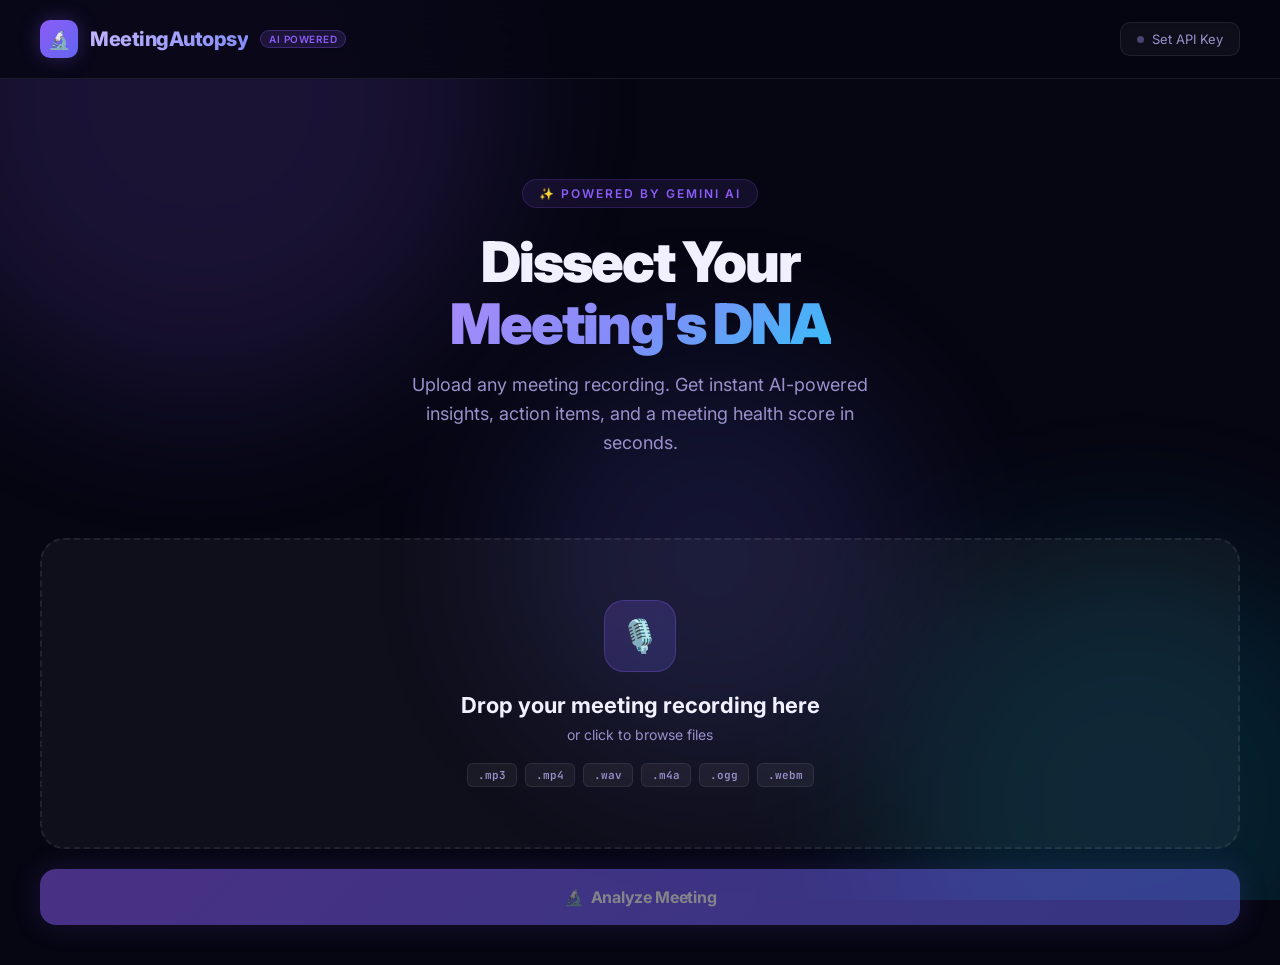
==== am.html @ 0ea45174 "This is my new project for online meetings" ====
<!DOCTYPE html>
<html lang="en">
<head>
  <meta charset="UTF-8" />
  <meta name="viewport" content="width=device-width, initial-scale=1.0" />
  <title>MeetingAutopsy — AI Meeting Intelligence</title>
  <meta name="description" content="AI-powered meeting analysis tool. Upload your meeting recording and get instant insights, action items, and meeting score." />
  <link rel="preconnect" href="https://fonts.googleapis.com" />
  <link href="https://fonts.googleapis.com/css2?family=Inter:wght@300;400;500;600;700;800;900&family=JetBrains+Mono:wght@400;500&display=swap" rel="stylesheet" />
  <style>
    :root {
      --bg-primary: #060612;
      --bg-secondary: #0d0d1f;
      --bg-card: rgba(255, 255, 255, 0.04);
      --bg-card-hover: rgba(255, 255, 255, 0.07);
      --border: rgba(255, 255, 255, 0.08);
      --border-active: rgba(139, 92, 246, 0.5);
      --text-primary: #f1f0ff;
      --text-secondary: #9991cc;
      --text-muted: #4a4472;
      --accent: #8b5cf6;
      --accent-glow: rgba(139, 92, 246, 0.3);
      --accent2: #06b6d4;
      --accent3: #10b981;
      --accent4: #f59e0b;
      --danger: #ef4444;
      --gradient-1: linear-gradient(135deg, #8b5cf6, #6366f1);
      --gradient-2: linear-gradient(135deg, #06b6d4, #0ea5e9);
      --gradient-3: linear-gradient(135deg, #10b981, #059669);
      --shadow-glow: 0 0 40px rgba(139, 92, 246, 0.15);
    }

    * { margin: 0; padding: 0; box-sizing: border-box; }

    body {
      font-family: 'Inter', sans-serif;
      background: var(--bg-primary);
      color: var(--text-primary);
      min-height: 100vh;
      overflow-x: hidden;
    }

    .bg-orbs { position: fixed; inset: 0; pointer-events: none; z-index: 0; overflow: hidden; }
    .orb { position: absolute; border-radius: 50%; filter: blur(80px); opacity: 0.15; animation: floatOrb 20s infinite ease-in-out; }
    .orb-1 { width: 600px; height: 600px; background: #8b5cf6; top: -200px; left: -100px; animation-delay: 0s; }
    .orb-2 { width: 500px; height: 500px; background: #06b6d4; bottom: -150px; right: -100px; animation-delay: -7s; }
    .orb-3 { width: 400px; height: 400px; background: #6366f1; top: 40%; left: 40%; animation-delay: -14s; }

    @keyframes floatOrb {
      0%, 100% { transform: translate(0, 0) scale(1); }
      33% { transform: translate(30px, -30px) scale(1.05); }
      66% { transform: translate(-20px, 20px) scale(0.95); }
    }

    .app { position: relative; z-index: 1; }

    header {
      display: flex; align-items: center; justify-content: space-between;
      padding: 20px 40px; border-bottom: 1px solid var(--border);
      backdrop-filter: blur(20px); background: rgba(6, 6, 18, 0.8);
      position: sticky; top: 0; z-index: 100;
    }

    .logo { display: flex; align-items: center; gap: 12px; }
    .logo-icon {
      width: 38px; height: 38px; background: var(--gradient-1); border-radius: 10px;
      display: flex; align-items: center; justify-content: center; font-size: 18px;
      box-shadow: 0 0 20px var(--accent-glow);
    }
    .logo-text {
      font-size: 20px; font-weight: 800; letter-spacing: -0.5px;
      background: linear-gradient(135deg, #c4b5fd, #818cf8);
      -webkit-background-clip: text; -webkit-text-fill-color: transparent; background-clip: text;
    }
    .logo-badge {
      font-size: 10px; font-weight: 600; color: var(--accent);
      background: rgba(139, 92, 246, 0.15); border: 1px solid rgba(139, 92, 246, 0.3);
      padding: 2px 8px; border-radius: 20px; letter-spacing: 0.5px;
    }

    .api-key-btn {
      display: flex; align-items: center; gap: 8px; padding: 8px 16px;
      background: var(--bg-card); border: 1px solid var(--border); border-radius: 10px;
      color: var(--text-secondary); font-size: 13px; font-family: 'Inter', sans-serif;
      cursor: pointer; transition: all 0.2s;
    }
    .api-key-btn:hover { background: var(--bg-card-hover); border-color: var(--accent); color: var(--text-primary); }
    .api-key-btn.connected { color: var(--accent3); border-color: rgba(16, 185, 129, 0.3); }
    .api-key-dot { width: 7px; height: 7px; border-radius: 50%; background: var(--text-muted); transition: background 0.3s; }
    .api-key-btn.connected .api-key-dot { background: var(--accent3); box-shadow: 0 0 8px var(--accent3); }

    main { padding: 40px; max-width: 1400px; margin: 0 auto; }

    .hero { text-align: center; padding: 60px 20px 40px; }
    .hero-eyebrow {
      display: inline-flex; align-items: center; gap: 8px; font-size: 12px; font-weight: 600;
      letter-spacing: 2px; text-transform: uppercase; color: var(--accent);
      background: rgba(139, 92, 246, 0.1); border: 1px solid rgba(139, 92, 246, 0.2);
      padding: 6px 16px; border-radius: 20px; margin-bottom: 24px;
    }
    .hero h1 { font-size: 56px; font-weight: 900; line-height: 1.1; letter-spacing: -2px; margin-bottom: 16px; }
    .hero h1 span {
      background: linear-gradient(135deg, #a78bfa, #818cf8, #38bdf8);
      -webkit-background-clip: text; -webkit-text-fill-color: transparent; background-clip: text;
    }
    .hero p { font-size: 18px; color: var(--text-secondary); max-width: 500px; margin: 0 auto 40px; line-height: 1.6; }

    .upload-zone {
      border: 2px dashed var(--border); border-radius: 24px; padding: 60px 40px;
      text-align: center; cursor: pointer; transition: all 0.3s ease;
      background: var(--bg-card); position: relative; overflow: hidden;
    }
    .upload-zone::before {
      content: ''; position: absolute; inset: 0;
      background: radial-gradient(ellipse at center, rgba(139, 92, 246, 0.05) 0%, transparent 70%);
      opacity: 0; transition: opacity 0.3s;
    }
    .upload-zone:hover { border-color: var(--accent); box-shadow: var(--shadow-glow); }
    .upload-zone:hover::before { opacity: 1; }
    .upload-zone.drag-over { border-color: var(--accent); background: rgba(139, 92, 246, 0.08); transform: scale(1.01); box-shadow: 0 0 60px rgba(139, 92, 246, 0.2); }
    .upload-zone.has-file { border-color: var(--accent3); border-style: solid; background: rgba(16, 185, 129, 0.05); }

    .upload-icon {
      width: 72px; height: 72px; margin: 0 auto 20px;
      background: linear-gradient(135deg, rgba(139, 92, 246, 0.2), rgba(99, 102, 241, 0.2));
      border: 1px solid rgba(139, 92, 246, 0.3); border-radius: 20px;
      display: flex; align-items: center; justify-content: center; font-size: 32px; transition: all 0.3s;
    }
    .upload-zone:hover .upload-icon { transform: scale(1.1); box-shadow: 0 0 30px rgba(139, 92, 246, 0.3); }
    .upload-title { font-size: 22px; font-weight: 700; margin-bottom: 8px; }
    .upload-subtitle { font-size: 14px; color: var(--text-secondary); margin-bottom: 20px; }
    .upload-formats { display: flex; gap: 8px; justify-content: center; flex-wrap: wrap; }
    .format-badge {
      font-size: 11px; font-weight: 600; font-family: 'JetBrains Mono', monospace;
      padding: 4px 10px; border-radius: 6px;
      background: rgba(255, 255, 255, 0.05); border: 1px solid var(--border); color: var(--text-secondary);
    }

    .file-preview {
      display: none; align-items: center; gap: 16px;
      background: rgba(16, 185, 129, 0.08); border: 1px solid rgba(16, 185, 129, 0.2);
      border-radius: 16px; padding: 16px 20px; margin-top: 20px;
    }
    .file-preview.visible { display: flex; }
    .file-icon { font-size: 28px; }
    .file-info { text-align: left; flex: 1; }
    .file-name { font-size: 14px; font-weight: 600; color: var(--text-primary); }
    .file-size { font-size: 12px; color: var(--text-secondary); margin-top: 2px; }
    .file-remove {
      width: 32px; height: 32px; background: rgba(239, 68, 68, 0.1);
      border: 1px solid rgba(239, 68, 68, 0.2); border-radius: 8px;
      display: flex; align-items: center; justify-content: center;
      cursor: pointer; font-size: 16px; color: var(--danger); transition: all 0.2s;
    }
    .file-remove:hover { background: rgba(239, 68, 68, 0.2); }

    .analyze-btn {
      width: 100%; padding: 18px; background: var(--gradient-1); border: none; border-radius: 16px;
      color: white; font-size: 16px; font-weight: 700; font-family: 'Inter', sans-serif;
      cursor: pointer; transition: all 0.3s; display: flex; align-items: center; justify-content: center;
      gap: 10px; box-shadow: 0 0 30px rgba(139, 92, 246, 0.3); margin-top: 20px; letter-spacing: -0.3px;
    }
    .analyze-btn:hover { transform: translateY(-2px); box-shadow: 0 0 50px rgba(139, 92, 246, 0.5); }
    .analyze-btn:active { transform: translateY(0); }
    .analyze-btn:disabled { opacity: 0.5; cursor: not-allowed; transform: none; }
    .btn-spinner {
      width: 18px; height: 18px; border: 2px solid rgba(255,255,255,0.3);
      border-top-color: white; border-radius: 50%; animation: spin 0.8s linear infinite; display: none;
    }
    .analyze-btn.loading .btn-spinner { display: block; }
    .analyze-btn.loading .btn-text { display: none; }

    @keyframes spin { to { transform: rotate(360deg); } }

    .progress-section { display: none; margin: 20px 0; }
    .progress-section.visible { display: block; }
    .progress-label { display: flex; justify-content: space-between; font-size: 13px; color: var(--text-secondary); margin-bottom: 10px; }
    .progress-label span { color: var(--accent); font-weight: 600; }
    .progress-bar-track { height: 6px; background: var(--bg-card); border-radius: 10px; overflow: hidden; }
    .progress-bar-fill { height: 100%; background: var(--gradient-1); border-radius: 10px; width: 0%; transition: width 0.5s ease; box-shadow: 0 0 10px var(--accent-glow); }
    .progress-steps { display: flex; gap: 12px; margin-top: 16px; flex-wrap: wrap; }
    .progress-step { display: flex; align-items: center; gap: 6px; font-size: 12px; color: var(--text-muted); transition: color 0.3s; }
    .progress-step.active { color: var(--accent); }
    .progress-step.done { color: var(--accent3); }
    .step-dot { width: 8px; height: 8px; border-radius: 50%; background: var(--text-muted); transition: all 0.3s; }
    .progress-step.active .step-dot { background: var(--accent); box-shadow: 0 0 8px var(--accent); animation: pulse 1s infinite; }
    .progress-step.done .step-dot { background: var(--accent3); }

    @keyframes pulse { 0%, 100% { opacity: 1; } 50% { opacity: 0.4; } }

    .results { display: none; }
    .results.visible { display: block; animation: fadeInUp 0.6s ease; }

    @keyframes fadeInUp { from { opacity: 0; transform: translateY(30px); } to { opacity: 1; transform: translateY(0); } }

    .results-header { display: flex; align-items: center; justify-content: space-between; margin-bottom: 32px; }
    .results-title { font-size: 28px; font-weight: 800; letter-spacing: -0.5px; }
    .results-actions { display: flex; gap: 10px; }

    .btn-secondary {
      display: flex; align-items: center; gap: 8px; padding: 10px 18px;
      background: var(--bg-card); border: 1px solid var(--border); border-radius: 12px;
      color: var(--text-secondary); font-size: 13px; font-weight: 500;
      font-family: 'Inter', sans-serif; cursor: pointer; transition: all 0.2s;
    }
    .btn-secondary:hover { background: var(--bg-card-hover); color: var(--text-primary); border-color: var(--accent); }

    .stats-grid { display: grid; grid-template-columns: repeat(4, 1fr); gap: 16px; margin-bottom: 24px; }
    .stat-card {
      background: var(--bg-card); border: 1px solid var(--border); border-radius: 20px;
      padding: 24px; transition: all 0.3s; position: relative; overflow: hidden;
    }
    .stat-card::after {
      content: ''; position: absolute; top: 0; left: 0; right: 0; height: 2px;
      background: var(--gradient-1); opacity: 0; transition: opacity 0.3s;
    }
    .stat-card:hover { background: var(--bg-card-hover); transform: translateY(-2px); box-shadow: var(--shadow-glow); }
    .stat-card:hover::after { opacity: 1; }
    .stat-card.green::after { background: var(--gradient-3); }
    .stat-card.cyan::after { background: var(--gradient-2); }
    .stat-card.amber::after { background: linear-gradient(135deg, #f59e0b, #d97706); }
    .stat-label { font-size: 12px; font-weight: 600; text-transform: uppercase; letter-spacing: 1px; color: var(--text-muted); margin-bottom: 12px; }
    .stat-value { font-size: 36px; font-weight: 900; letter-spacing: -1.5px; line-height: 1; margin-bottom: 4px; }
    .stat-value.purple { color: var(--accent); }
    .stat-value.green { color: var(--accent3); }
    .stat-value.cyan { color: var(--accent2); }
    .stat-value.amber { color: var(--accent4); }
    .stat-sub { font-size: 12px; color: var(--text-muted); }

    .main-grid { display: grid; grid-template-columns: 1fr 380px; gap: 24px; margin-bottom: 24px; }
    .card { background: var(--bg-card); border: 1px solid var(--border); border-radius: 20px; padding: 28px; transition: all 0.3s; }
    .card:hover { background: var(--bg-card-hover); }
    .card-header { display: flex; align-items: center; justify-content: space-between; margin-bottom: 24px; }
    .card-title { font-size: 16px; font-weight: 700; display: flex; align-items: center; gap: 8px; }
    .card-title-icon { width: 32px; height: 32px; border-radius: 8px; display: flex; align-items: center; justify-content: center; font-size: 16px; }

    .score-display { display: flex; align-items: center; gap: 32px; }
    .score-circle-wrap { position: relative; width: 140px; height: 140px; flex-shrink: 0; }
    .score-svg { width: 140px; height: 140px; transform: rotate(-90deg); }
    .score-track { fill: none; stroke: rgba(255,255,255,0.06); stroke-width: 10; }
    .score-fill { fill: none; stroke: url(#scoreGradient); stroke-width: 10; stroke-linecap: round; stroke-dasharray: 377; stroke-dashoffset: 377; transition: stroke-dashoffset 1.5s cubic-bezier(0.34, 1.56, 0.64, 1); }
    .score-number { position: absolute; inset: 0; display: flex; flex-direction: column; align-items: center; justify-content: center; font-size: 34px; font-weight: 900; letter-spacing: -1px; }
    .score-number small { font-size: 12px; font-weight: 500; color: var(--text-muted); letter-spacing: 0; }
    .score-details { flex: 1; }
    .score-label { font-size: 20px; font-weight: 800; margin-bottom: 8px; }
    .score-desc { font-size: 14px; color: var(--text-secondary); line-height: 1.6; margin-bottom: 16px; }
    .score-tags { display: flex; gap: 8px; flex-wrap: wrap; }
    .score-tag { font-size: 11px; font-weight: 600; padding: 4px 10px; border-radius: 20px; }
    .score-tag.good { background: rgba(16, 185, 129, 0.15); color: var(--accent3); border: 1px solid rgba(16, 185, 129, 0.2); }
    .score-tag.bad { background: rgba(239, 68, 68, 0.12); color: #f87171; border: 1px solid rgba(239, 68, 68, 0.2); }
    .score-tag.warn { background: rgba(245, 158, 11, 0.12); color: var(--accent4); border: 1px solid rgba(245, 158, 11, 0.2); }

    .speaker-list { display: flex; flex-direction: column; gap: 14px; }
    .speaker-header { display: flex; align-items: center; justify-content: space-between; margin-bottom: 8px; }
    .speaker-name { display: flex; align-items: center; gap: 10px; font-size: 13px; font-weight: 600; }
    .speaker-dot { width: 10px; height: 10px; border-radius: 50%; }
    .speaker-time { font-size: 12px; color: var(--text-secondary); font-family: 'JetBrains Mono', monospace; }
    .speaker-bar-track { height: 6px; background: rgba(255,255,255,0.06); border-radius: 10px; overflow: hidden; }
    .speaker-bar-fill { height: 100%; border-radius: 10px; width: 0%; transition: width 1.2s cubic-bezier(0.34, 1.56, 0.64, 1); }

    .timeline-item { display: flex; gap: 16px; padding-bottom: 24px; position: relative; }
    .timeline-item:not(:last-child)::before { content: ''; position: absolute; left: 17px; top: 36px; bottom: 0; width: 2px; background: var(--border); }
    .timeline-dot { width: 36px; height: 36px; border-radius: 10px; flex-shrink: 0; display: flex; align-items: center; justify-content: center; font-size: 16px; background: var(--bg-card); border: 1px solid var(--border); }
    .timeline-content { flex: 1; padding-top: 4px; }
    .timeline-time { font-size: 11px; color: var(--text-muted); font-family: 'JetBrains Mono', monospace; margin-bottom: 4px; }
    .timeline-text { font-size: 13px; color: var(--text-secondary); line-height: 1.6; }
    .timeline-highlight { color: var(--text-primary); font-weight: 600; }

    .action-items { display: flex; flex-direction: column; gap: 12px; }
    .action-item {
      display: flex; align-items: flex-start; gap: 14px; padding: 14px 16px;
      background: rgba(255,255,255,0.03); border: 1px solid var(--border);
      border-radius: 14px; transition: all 0.2s; cursor: pointer;
    }
    .action-item:hover { background: rgba(255,255,255,0.06); border-color: var(--accent); }
    .action-checkbox { width: 20px; height: 20px; border: 2px solid var(--border); border-radius: 6px; flex-shrink: 0; margin-top: 2px; display: flex; align-items: center; justify-content: center; transition: all 0.2s; }
    .action-item.checked .action-checkbox { background: var(--accent3); border-color: var(--accent3); }
    .action-item.checked .action-checkbox::after { content: '✓'; font-size: 12px; color: white; }
    .action-item.checked .action-text { text-decoration: line-through; color: var(--text-muted); }
    .action-info { flex: 1; }
    .action-text { font-size: 13px; color: var(--text-primary); line-height: 1.5; margin-bottom: 6px; }
    .action-meta { display: flex; gap: 8px; flex-wrap: wrap; }
    .action-tag { font-size: 10px; font-weight: 600; padding: 2px 8px; border-radius: 20px; text-transform: uppercase; letter-spacing: 0.5px; }
    .action-tag.owner { background: rgba(139, 92, 246, 0.15); color: #c4b5fd; border: 1px solid rgba(139, 92, 246, 0.2); }
    .action-tag.deadline { background: rgba(245, 158, 11, 0.12); color: var(--accent4); border: 1px solid rgba(245, 158, 11, 0.2); }
    .action-tag.priority { background: rgba(239, 68, 68, 0.12); color: #f87171; border: 1px solid rgba(239, 68, 68, 0.2); }

    .sentiment-grid { display: grid; grid-template-columns: 1fr 1fr 1fr; gap: 12px; }
    .sentiment-item { text-align: center; padding: 20px 12px; background: rgba(255,255,255,0.03); border: 1px solid var(--border); border-radius: 14px; }
    .sentiment-emoji { font-size: 28px; margin-bottom: 8px; }
    .sentiment-label { font-size: 11px; font-weight: 600; color: var(--text-muted); text-transform: uppercase; letter-spacing: 1px; margin-bottom: 6px; }
    .sentiment-percent { font-size: 22px; font-weight: 800; }

    .decisions-list { display: flex; flex-direction: column; gap: 10px; }
    .decision-item { display: flex; align-items: flex-start; gap: 12px; padding: 14px 16px; background: rgba(6, 182, 212, 0.05); border: 1px solid rgba(6, 182, 212, 0.15); border-radius: 12px; }
    .decision-icon { font-size: 16px; margin-top: 2px; flex-shrink: 0; }
    .decision-text { font-size: 13px; color: var(--text-secondary); line-height: 1.6; }

    .transcript-box { background: rgba(0,0,0,0.3); border: 1px solid var(--border); border-radius: 14px; padding: 20px; max-height: 300px; overflow-y: auto; font-size: 13px; line-height: 1.8; color: var(--text-secondary); }
    .transcript-box::-webkit-scrollbar { width: 4px; }
    .transcript-box::-webkit-scrollbar-thumb { background: var(--border); border-radius: 10px; }
    .transcript-speaker { font-weight: 700; color: var(--accent); font-size: 11px; text-transform: uppercase; letter-spacing: 1px; }

    .modal-overlay { position: fixed; inset: 0; background: rgba(0, 0, 0, 0.8); backdrop-filter: blur(10px); z-index: 1000; display: none; align-items: center; justify-content: center; }
    .modal-overlay.open { display: flex; }
    .modal { background: #0d0d1f; border: 1px solid rgba(139, 92, 246, 0.3); border-radius: 24px; padding: 40px; width: 460px; animation: modalIn 0.3s cubic-bezier(0.34, 1.56, 0.64, 1); box-shadow: 0 0 80px rgba(139, 92, 246, 0.2); }
    @keyframes modalIn { from { opacity: 0; transform: scale(0.9) translateY(20px); } to { opacity: 1; transform: scale(1) translateY(0); } }
    .modal-icon { font-size: 40px; margin-bottom: 16px; }
    .modal-title { font-size: 22px; font-weight: 800; margin-bottom: 8px; }
    .modal-desc { font-size: 14px; color: var(--text-secondary); line-height: 1.6; margin-bottom: 24px; }
    .modal-input { width: 100%; padding: 14px 16px; background: rgba(255,255,255,0.04); border: 1px solid var(--border); border-radius: 12px; color: var(--text-primary); font-size: 14px; font-family: 'JetBrains Mono', monospace; outline: none; transition: all 0.2s; margin-bottom: 16px; }
    .modal-input:focus { border-color: var(--accent); box-shadow: 0 0 0 3px rgba(139, 92, 246, 0.1); }
    .modal-input::placeholder { color: var(--text-muted); }
    .modal-link { display: inline-flex; align-items: center; gap: 6px; font-size: 12px; color: var(--accent); text-decoration: none; margin-bottom: 24px; }
    .modal-link:hover { text-decoration: underline; }
    .modal-btn { width: 100%; padding: 14px; background: var(--gradient-1); border: none; border-radius: 12px; color: white; font-size: 15px; font-weight: 700; font-family: 'Inter', sans-serif; cursor: pointer; transition: all 0.2s; }
    .modal-btn:hover { opacity: 0.9; transform: translateY(-1px); }

    .toast { position: fixed; bottom: 32px; right: 32px; background: #1a1a2e; border: 1px solid var(--border); border-radius: 14px; padding: 16px 20px; display: flex; align-items: center; gap: 12px; font-size: 14px; font-weight: 500; box-shadow: 0 20px 60px rgba(0,0,0,0.5); z-index: 2000; transform: translateY(100px); opacity: 0; transition: all 0.4s cubic-bezier(0.34, 1.56, 0.64, 1); }
    .toast.show { transform: translateY(0); opacity: 1; }
    .toast.success { border-color: rgba(16, 185, 129, 0.3); }
    .toast.error { border-color: rgba(239, 68, 68, 0.3); }
    .toast-icon { font-size: 20px; }

    .empty-state { text-align: center; padding: 40px; color: var(--text-muted); }
    .empty-state-icon { font-size: 40px; margin-bottom: 12px; opacity: 0.5; }
    .empty-state-text { font-size: 14px; }

    @media (max-width: 1100px) { .main-grid { grid-template-columns: 1fr; } .stats-grid { grid-template-columns: repeat(2, 1fr); } }
    @media (max-width: 600px) { header { padding: 16px 20px; } main { padding: 20px; } .hero h1 { font-size: 36px; } .stats-grid { grid-template-columns: repeat(2, 1fr); } }
    ::-webkit-scrollbar { width: 6px; }
    ::-webkit-scrollbar-track { background: var(--bg-primary); }
    ::-webkit-scrollbar-thumb { background: var(--border); border-radius: 10px; }
    input[type="file"] { display: none; }
  </style>
</head>
<body>

<div class="bg-orbs">
  <div class="orb orb-1"></div>
  <div class="orb orb-2"></div>
  <div class="orb orb-3"></div>
</div>

<div class="app">
  <header>
    <div class="logo">
      <div class="logo-icon">🔬</div>
      <div class="logo-text">MeetingAutopsy</div>
      <div class="logo-badge">AI POWERED</div>
    </div>
    <button class="api-key-btn" id="apiKeyBtn" onclick="openModal()">
      <div class="api-key-dot"></div>
      <span id="apiKeyBtnText">Set API Key</span>
    </button>
  </header>

  <main>
    <div class="hero">
      <div class="hero-eyebrow">✨ Powered by Gemini AI</div>
      <h1>Dissect Your<br /><span>Meeting's DNA</span></h1>
      <p>Upload any meeting recording. Get instant AI-powered insights, action items, and a meeting health score in seconds.</p>
    </div>

    <div class="upload-section">
      <div class="upload-zone" id="uploadZone"
           ondragover="handleDragOver(event)" ondragleave="handleDragLeave(event)"
           ondrop="handleDrop(event)" onclick="document.getElementById('fileInput').click()">
        <div class="upload-icon" id="uploadIcon">🎙️</div>
        <div class="upload-title" id="uploadTitle">Drop your meeting recording here</div>
        <div class="upload-subtitle" id="uploadSubtitle">or click to browse files</div>
        <div class="upload-formats">
          <span class="format-badge">.mp3</span>
          <span class="format-badge">.mp4</span>
          <span class="format-badge">.wav</span>
          <span class="format-badge">.m4a</span>
          <span class="format-badge">.ogg</span>
          <span class="format-badge">.webm</span>
        </div>
      </div>
      <input type="file" id="fileInput" accept="audio/*,video/*" onchange="handleFileSelect(event)" />

      <div class="file-preview" id="filePreview">
        <div class="file-icon" id="previewIcon">🎵</div>
        <div class="file-info">
          <div class="file-name" id="fileName">meeting.mp3</div>
          <div class="file-size" id="fileSize">0 MB</div>
        </div>
        <div class="file-remove" onclick="removeFile()">✕</div>
      </div>

      <div class="progress-section" id="progressSection">
        <div class="progress-label">
          <span id="progressText">Analyzing meeting...</span>
          <span id="progressPct">0%</span>
        </div>
        <div class="progress-bar-track"><div class="progress-bar-fill" id="progressBar"></div></div>
        <div class="progress-steps">
          <div class="progress-step" id="step1"><div class="step-dot"></div> Uploading file</div>
          <div class="progress-step" id="step2"><div class="step-dot"></div> Transcribing audio</div>
          <div class="progress-step" id="step3"><div class="step-dot"></div> Analyzing speakers</div>
          <div class="progress-step" id="step4"><div class="step-dot"></div> Extracting insights</div>
          <div class="progress-step" id="step5"><div class="step-dot"></div> Generating report</div>
        </div>
      </div>

      <button class="analyze-btn" id="analyzeBtn" onclick="startAnalysis()" disabled>
        <div class="btn-spinner"></div>
        <span class="btn-text">🔬 &nbsp;Analyze Meeting</span>
      </button>
    </div>

    <!-- Results -->
    <div class="results" id="results">
      <div class="results-header">
        <div class="results-title">📊 Meeting Report</div>
        <div class="results-actions">
          <button class="btn-secondary" onclick="downloadReport()">📥 Download Report</button>
          <button class="btn-secondary" onclick="resetApp()">🔄 New Analysis</button>
        </div>
      </div>

      <div class="stats-grid">
        <div class="stat-card">
          <div class="stat-label">Meeting Duration</div>
          <div class="stat-value purple" id="statDuration">--</div>
          <div class="stat-sub">Total time</div>
        </div>
        <div class="stat-card green">
          <div class="stat-label">Productive Time</div>
          <div class="stat-value green" id="statProductive">--</div>
          <div class="stat-sub">On-topic discussion</div>
        </div>
        <div class="stat-card cyan">
          <div class="stat-label">Participants</div>
          <div class="stat-value cyan" id="statParticipants">--</div>
          <div class="stat-sub">Unique speakers</div>
        </div>
        <div class="stat-card amber">
          <div class="stat-label">Action Items</div>
          <div class="stat-value amber" id="statActions">--</div>
          <div class="stat-sub">Tasks identified</div>
        </div>
      </div>

      <div class="main-grid">
        <div style="display:flex;flex-direction:column;gap:24px;">
          <div class="card">
            <div class="card-header">
              <div class="card-title">
                <div class="card-title-icon" style="background:rgba(139,92,246,0.15);">🏆</div>
                Meeting Health Score
              </div>
            </div>
            <div class="score-display">
              <div class="score-circle-wrap">
                <svg class="score-svg" viewBox="0 0 140 140">
                  <defs>
                    <linearGradient id="scoreGradient" x1="0%" y1="0%" x2="100%" y2="100%">
                      <stop offset="0%" style="stop-color:#8b5cf6" />
                      <stop offset="100%" style="stop-color:#06b6d4" />
                    </linearGradient>
                  </defs>
                  <circle class="score-track" cx="70" cy="70" r="60" />
                  <circle class="score-fill" id="scoreCircle" cx="70" cy="70" r="60" />
                </svg>
                <div class="score-number"><span id="scoreNum">--</span><small>/100</small></div>
              </div>
              <div class="score-details">
                <div class="score-label" id="scoreLabel">Ready to analyze</div>
                <div class="score-desc" id="scoreDesc">Upload a meeting recording to get your meeting health score.</div>
                <div class="score-tags" id="scoreTags"></div>
              </div>
            </div>
          </div>

          <div class="card">
            <div class="card-header">
              <div class="card-title">
                <div class="card-title-icon" style="background:rgba(6,182,212,0.15);">📅</div>
                Meeting Timeline
              </div>
            </div>
            <div id="timeline"></div>
          </div>

          <div class="card">
            <div class="card-header">
              <div class="card-title">
                <div class="card-title-icon" style="background:rgba(99,102,241,0.15);">📝</div>
                Full Transcript
              </div>
            </div>
            <div class="transcript-box" id="transcriptBox"><div class="empty-state"><div class="empty-state-text">Transcript will appear here after analysis</div></div></div>
          </div>
        </div>

        <div style="display:flex;flex-direction:column;gap:24px;">
          <div class="card">
            <div class="card-header">
              <div class="card-title">
                <div class="card-title-icon" style="background:rgba(245,158,11,0.15);">🎤</div>
                Speaker Breakdown
              </div>
            </div>
            <div class="speaker-list" id="speakerList"><div class="empty-state"><div class="empty-state-icon">🎤</div><div class="empty-state-text">Speakers will appear after analysis</div></div></div>
          </div>

          <div class="card">
            <div class="card-header">
              <div class="card-title">
                <div class="card-title-icon" style="background:rgba(16,185,129,0.15);">💭</div>
                Meeting Sentiment
              </div>
            </div>
            <div class="sentiment-grid" id="sentimentGrid">
              <div class="sentiment-item"><div class="sentiment-emoji">😊</div><div class="sentiment-label">Positive</div><div class="sentiment-percent">--</div></div>
              <div class="sentiment-item"><div class="sentiment-emoji">😐</div><div class="sentiment-label">Neutral</div><div class="sentiment-percent">--</div></div>
              <div class="sentiment-item"><div class="sentiment-emoji">😤</div><div class="sentiment-label">Tense</div><div class="sentiment-percent">--</div></div>
            </div>
          </div>

          <div class="card">
            <div class="card-header">
              <div class="card-title">
                <div class="card-title-icon" style="background:rgba(6,182,212,0.15);">⚡</div>
                Key Decisions
              </div>
            </div>
            <div class="decisions-list" id="decisionsList"><div class="empty-state"><div class="empty-state-icon">⚡</div><div class="empty-state-text">Decisions will appear after analysis</div></div></div>
          </div>
        </div>
      </div>

      <div class="card" style="margin-bottom:24px;">
        <div class="card-header">
          <div class="card-title">
            <div class="card-title-icon" style="background:rgba(239,68,68,0.15);">✅</div>
            Action Items
          </div>
          <div id="actionCount" style="font-size:13px;color:var(--text-muted);">0 tasks</div>
        </div>
        <div class="action-items" id="actionItems"><div class="empty-state"><div class="empty-state-text">Action items will appear after analysis</div></div></div>
      </div>
    </div>
  </main>
</div>

<!-- API Key Modal -->
<div class="modal-overlay" id="modalOverlay" onclick="closeModalOutside(event)">
  <div class="modal">
    <div class="modal-icon">🔑</div>
    <div class="modal-title">Connect Gemini AI</div>
    <div class="modal-desc">Enter your Google Gemini API key to enable AI-powered meeting analysis. Your key is stored only in your browser — never on any server.</div>
    <input type="password" class="modal-input" id="apiKeyInput" placeholder="AIzaSy..." />
    <br/>
    <a href="https://aistudio.google.com/app/apikey" target="_blank" class="modal-link">🔗 Get your free API key from Google AI Studio</a>
    <br/><br/>
    <button class="modal-btn" onclick="saveApiKey()">Connect & Enable Analysis</button>
  </div>
</div>

<!-- Toast -->
<div class="toast" id="toast">
  <span class="toast-icon" id="toastIcon">✅</span>
  <span id="toastText">Success!</span>
</div>

<script>
  let apiKey = localStorage.getItem('gemini_api_key') || '';
  let currentFile = null;
  let analysisData = null;
  const SPEAKER_COLORS = ['#8b5cf6','#06b6d4','#10b981','#f59e0b','#ef4444','#ec4899','#f97316'];

  window.addEventListener('load', () => { if (apiKey) updateApiKeyBtn(true); });

  function updateApiKeyBtn(connected) {
    const btn = document.getElementById('apiKeyBtn');
    document.getElementById('apiKeyBtnText').textContent = connected ? 'API Connected' : 'Set API Key';
    btn.classList.toggle('connected', connected);
  }

  function openModal() { document.getElementById('modalOverlay').classList.add('open'); if (apiKey) document.getElementById('apiKeyInput').value = apiKey; }
  function closeModalOutside(e) { if (e.target === document.getElementById('modalOverlay')) document.getElementById('modalOverlay').classList.remove('open'); }

  function saveApiKey() {
    const key = document.getElementById('apiKeyInput').value.trim();
    if (!key.startsWith('AIza') && !key.startsWith('AQ.')) { showToast('error', '❌', 'Invalid API key format'); return; }
    apiKey = key;
    localStorage.setItem('gemini_api_key', key);
    document.getElementById('modalOverlay').classList.remove('open');
    updateApiKeyBtn(true);
    showToast('success', '✅', 'Gemini AI connected successfully!');
    checkAnalyzeBtn();
  }

  function handleDragOver(e) { e.preventDefault(); document.getElementById('uploadZone').classList.add('drag-over'); }
  function handleDragLeave() { document.getElementById('uploadZone').classList.remove('drag-over'); }
  function handleDrop(e) { e.preventDefault(); document.getElementById('uploadZone').classList.remove('drag-over'); const f = e.dataTransfer.files[0]; if (f) processFile(f); }
  function handleFileSelect(e) { const f = e.target.files[0]; if (f) processFile(f); }

  function processFile(file) {
    if (!file.type.match(/audio.*|video.*/)) { showToast('error', '❌', 'Please upload an audio or video file'); return; }
    if (file.size > 200 * 1024 * 1024) { showToast('error', '❌', 'File size must be under 200MB'); return; }
    currentFile = file;
    const zone = document.getElementById('uploadZone');
    zone.classList.add('has-file');
    document.getElementById('uploadIcon').textContent = '✅';
    document.getElementById('uploadTitle').textContent = 'File ready for analysis!';
    document.getElementById('uploadSubtitle').textContent = 'Click "Analyze Meeting" to start';
    document.getElementById('filePreview').classList.add('visible');
    document.getElementById('previewIcon').textContent = file.type.startsWith('video') ? '🎬' : '🎵';
    document.getElementById('fileName').textContent = file.name;
    document.getElementById('fileSize').textContent = formatFileSize(file.size);
    checkAnalyzeBtn();
    showToast('success', '🎙️', 'Recording loaded!');
  }

  function removeFile() {
    currentFile = null;
    document.getElementById('uploadZone').classList.remove('has-file');
    document.getElementById('uploadIcon').textContent = '🎙️';
    document.getElementById('uploadTitle').textContent = 'Drop your meeting recording here';
    document.getElementById('uploadSubtitle').textContent = 'or click to browse files';
    document.getElementById('filePreview').classList.remove('visible');
    document.getElementById('fileInput').value = '';
    document.getElementById('analyzeBtn').disabled = true;
  }

  function formatFileSize(b) { return b > 1048576 ? (b/1048576).toFixed(1)+' MB' : (b/1024).toFixed(0)+' KB'; }
  function checkAnalyzeBtn() { document.getElementById('analyzeBtn').disabled = !(apiKey && currentFile); }

  async function startAnalysis() {
    if (!apiKey) { openModal(); return; }
    if (!currentFile) return;
    const btn = document.getElementById('analyzeBtn');
    btn.classList.add('loading'); btn.disabled = true;
    document.getElementById('progressSection').classList.add('visible');
    document.getElementById('results').classList.remove('visible');
    try {
      setProgress(10, 'Uploading file...', 'step1');
      const b64 = await fileToBase64(currentFile);
      setProgress(30, 'Transcribing audio...', 'step2');
      await delay(500);
      setProgress(55, 'Analyzing speakers...', 'step3');
      const result = await callGeminiAPI(b64, currentFile.type);
      setProgress(75, 'Extracting insights...', 'step4');
      await delay(400);
      setProgress(90, 'Generating report...', 'step5');
      await delay(400);
      analysisData = parseResult(result);
      setProgress(100, 'Complete!', 'step5', true);
      await delay(600);
      document.getElementById('progressSection').classList.remove('visible');
      renderResults(analysisData);
    } catch (err) {
      document.getElementById('progressSection').classList.remove('visible');
      showToast('error', '❌', err.message || 'Analysis failed. Check API key.');
    } finally {
      btn.classList.remove('loading'); btn.disabled = false; checkAnalyzeBtn();
    }
  }

  function fileToBase64(file) {
    return new Promise((res, rej) => { const r = new FileReader(); r.onload = () => res(r.result.split(',')[1]); r.onerror = rej; r.readAsDataURL(file); });
  }

  async function callGeminiAPI(b64, mimeType) {
    const mime = mimeType || 'audio/mpeg';
    const prompt = `You are an expert meeting analyst AI. Analyze this meeting recording thoroughly.
Return ONLY valid JSON (no markdown fences) matching this exact schema:
{
  "duration": "string like '45 minutes'",
  "productive_pct": number_0_to_100,
  "score": number_0_to_100,
  "score_label": "string",
  "score_desc": "2-sentence description",
  "score_tags": [{"text":"string","type":"good|bad|warn"}],
  "participants": number,
  "speakers": [{"name":"string","duration":"string","percentage":number}],
  "timeline": [{"time":"MM:SS","emoji":"string","highlight":"string","text":"string"}],
  "action_items": [{"text":"string","owner":"string","deadline":"string","priority":"High|Medium|Low"}],
  "decisions": ["string"],
  "sentiment": {"positive":number,"neutral":number,"negative":number},
  "transcript": "full transcript with Speaker N: prefix per line"
}
Analyze the actual audio content. Extract real names if audible. Be thorough and accurate.`;

    const res = await fetch(`https://generativelanguage.googleapis.com/v1beta/models/gemini-2.0-flash:generateContent?key=${apiKey}`, {
      method: 'POST',
      headers: { 'Content-Type': 'application/json' },
      body: JSON.stringify({
        contents: [{ parts: [{ text: prompt }, { inline_data: { mime_type: mime, data: b64 } }] }],
        generationConfig: { temperature: 0.2, responseMimeType: "application/json" }
      })
    });
    if (!res.ok) {
      const e = await res.json().catch(() => ({}));
      throw new Error(e?.error?.message || `API Error ${res.status}`);
    }
    const d = await res.json();
    const text = d?.candidates?.[0]?.content?.parts?.[0]?.text;
    if (!text) throw new Error('No response from Gemini');
    return text;
  }

  function parseResult(text) {
    try { return JSON.parse(text.replace(/```json\n?/g,'').replace(/```\n?/g,'').trim()); }
    catch { throw new Error('Could not parse AI response. Try again.'); }
  }

  function renderResults(d) {
    document.getElementById('statDuration').textContent = d.duration || '--';
    document.getElementById('statProductive').textContent = (d.productive_pct||0)+'%';
    document.getElementById('statParticipants').textContent = d.participants||(d.speakers?.length||'--');
    document.getElementById('statActions').textContent = d.action_items?.length||0;

    const score = d.score||0;
    document.getElementById('scoreNum').textContent = score;
    document.getElementById('scoreLabel').textContent = d.score_label||getScoreLabel(score);
    document.getElementById('scoreDesc').textContent = d.score_desc||'';
    setTimeout(() => { document.getElementById('scoreCircle').style.strokeDashoffset = 377-(score/100*377); }, 300);
    document.getElementById('scoreTags').innerHTML = (d.score_tags||[]).map(t=>`<span class="score-tag ${t.type}">${t.text}</span>`).join('');

    document.getElementById('speakerList').innerHTML = (d.speakers||[]).map((s,i)=>`
      <div class="speaker-item">
        <div class="speaker-header">
          <div class="speaker-name"><div class="speaker-dot" style="background:${SPEAKER_COLORS[i%7]}"></div>${s.name}</div>
          <div class="speaker-time">${s.duration} · ${s.percentage}%</div>
        </div>
        <div class="speaker-bar-track"><div class="speaker-bar-fill" style="background:${SPEAKER_COLORS[i%7]}" data-w="${s.percentage}"></div></div>
      </div>`).join('') || '<div class="empty-state"><div class="empty-state-text">No speakers detected</div></div>';
    setTimeout(()=>{ document.querySelectorAll('.speaker-bar-fill').forEach(b=>b.style.width=b.dataset.w+'%'); }, 300);

    document.getElementById('timeline').innerHTML = (d.timeline||[]).map(t=>`
      <div class="timeline-item">
        <div class="timeline-dot">${t.emoji}</div>
        <div class="timeline-content">
          <div class="timeline-time">${t.time}</div>
          <div class="timeline-text"><span class="timeline-highlight">${t.highlight}</span> — ${t.text}</div>
        </div>
      </div>`).join('') || '<div class="empty-state"><div class="empty-state-text">No timeline data</div></div>';

    const acts = d.action_items||[];
    document.getElementById('actionItems').innerHTML = acts.map((a,i)=>`
      <div class="action-item" id="ac${i}" onclick="toggleAction(${i})">
        <div class="action-checkbox"></div>
        <div class="action-info">
          <div class="action-text">${a.text}</div>
          <div class="action-meta">
            ${a.owner?`<span class="action-tag owner">👤 ${a.owner}</span>`:''}
            ${a.deadline?`<span class="action-tag deadline">📅 ${a.deadline}</span>`:''}
            ${a.priority==='High'?`<span class="action-tag priority">🔥 High</span>`:''}
          </div>
        </div>
      </div>`).join('') || '<div class="empty-state"><div class="empty-state-text">No action items found</div></div>';
    document.getElementById('actionCount').textContent = acts.length+' tasks';

    document.getElementById('decisionsList').innerHTML = (d.decisions||[]).map(dec=>`
      <div class="decision-item"><div class="decision-icon">⚡</div><div class="decision-text">${dec}</div></div>`).join('') || '<div class="empty-state"><div class="empty-state-text">No decisions extracted</div></div>';

    const sent = d.sentiment||{positive:33,neutral:34,negative:33};
    document.getElementById('sentimentGrid').innerHTML = `
      <div class="sentiment-item"><div class="sentiment-emoji">😊</div><div class="sentiment-label">Positive</div><div class="sentiment-percent" style="color:var(--accent3)">${sent.positive}%</div></div>
      <div class="sentiment-item"><div class="sentiment-emoji">😐</div><div class="sentiment-label">Neutral</div><div class="sentiment-percent" style="color:var(--text-secondary)">${sent.neutral}%</div></div>
      <div class="sentiment-item"><div class="sentiment-emoji">😤</div><div class="sentiment-label">Tense</div><div class="sentiment-percent" style="color:var(--danger)">${sent.negative}%</div></div>`;

    if (d.transcript) {
      document.getElementById('transcriptBox').innerHTML = d.transcript.split('\n').map(l=>{
        const m = l.match(/^(.+?):\s*(.*)/);
        return m ? `<p><span class="transcript-speaker">${m[1]}</span>: ${m[2]}</p>` : `<p>${l}</p>`;
      }).join('');
    }

    document.getElementById('results').classList.add('visible');
    document.getElementById('results').scrollIntoView({ behavior: 'smooth', block: 'start' });
    showToast('success', '🎉', 'Analysis complete! Report is ready.');
  }

  function getScoreLabel(s) {
    if (s>=80) return 'Excellent Meeting'; if (s>=60) return 'Good Meeting';
    if (s>=40) return 'Average Meeting'; if (s>=20) return 'Needs Improvement'; return 'Poor Meeting';
  }

  function toggleAction(i) {
    document.getElementById(`ac${i}`).classList.toggle('checked');
    const done = document.querySelectorAll('.action-item.checked').length;
    const total = document.querySelectorAll('.action-item').length;
    document.getElementById('actionCount').textContent = `${done}/${total} done`;
  }

  function setProgress(pct, text, stepId, done=false) {
    document.getElementById('progressBar').style.width = pct+'%';
    document.getElementById('progressPct').textContent = pct+'%';
    document.getElementById('progressText').textContent = text;
    ['step1','step2','step3','step4','step5'].forEach((s,i,arr) => {
      const el = document.getElementById(s); const idx = arr.indexOf(stepId);
      el.classList.remove('active','done');
      if (i<idx) el.classList.add('done');
      else if (i===idx) el.classList.add(done?'done':'active');
    });
  }

  function delay(ms) { return new Promise(r=>setTimeout(r,ms)); }

  function showToast(type, icon, text) {
    const t = document.getElementById('toast');
    t.className = `toast ${type}`;
    document.getElementById('toastIcon').textContent = icon;
    document.getElementById('toastText').textContent = text;
    t.classList.add('show');
    setTimeout(()=>t.classList.remove('show'), 3500);
  }

  function resetApp() {
    removeFile();
    document.getElementById('results').classList.remove('visible');
    document.getElementById('progressSection').classList.remove('visible');
    window.scrollTo({ top: 0, behavior: 'smooth' });
  }

  function downloadReport() {
    if (!analysisData) return;
    const d = analysisData;
    const txt = `MEETING AUTOPSY REPORT\nGenerated: ${new Date().toLocaleString()}\n${'='.repeat(50)}\n\nSCORE: ${d.score}/100 — ${d.score_label}\nDURATION: ${d.duration}\nPRODUCTIVE: ${d.productive_pct}%\nPARTICIPANTS: ${d.participants||d.speakers?.length||'?'}\n\n${'─'.repeat(50)}\nSPEAKERS\n${'─'.repeat(50)}\n${(d.speakers||[]).map(s=>`• ${s.name}: ${s.duration} (${s.percentage}%)`).join('\n')}\n\n${'─'.repeat(50)}\nKEY DECISIONS\n${'─'.repeat(50)}\n${(d.decisions||[]).map((x,i)=>`${i+1}. ${x}`).join('\n')}\n\n${'─'.repeat(50)}\nACTION ITEMS\n${'─'.repeat(50)}\n${(d.action_items||[]).map((a,i)=>`${i+1}. ${a.text}\n   Owner: ${a.owner||'?'} | Due: ${a.deadline||'TBD'} | Priority: ${a.priority||'Normal'}`).join('\n\n')}\n\n${'─'.repeat(50)}\nSENTIMENT\n${'─'.repeat(50)}\n😊 Positive: ${d.sentiment?.positive||0}%\n😐 Neutral: ${d.sentiment?.neutral||0}%\n😤 Tense: ${d.sentiment?.negative||0}%\n\n${'─'.repeat(50)}\nTRANSCRIPT\n${'─'.repeat(50)}\n${d.transcript||'N/A'}\n\n— MeetingAutopsy AI`;
    const a = document.createElement('a');
    a.href = URL.createObjectURL(new Blob([txt],{type:'text/plain'}));
    a.download = `meeting-autopsy-${Date.now()}.txt`;
    a.click();
    showToast('success', '📥', 'Report downloaded!');
  }
</script>
</body>
</html>
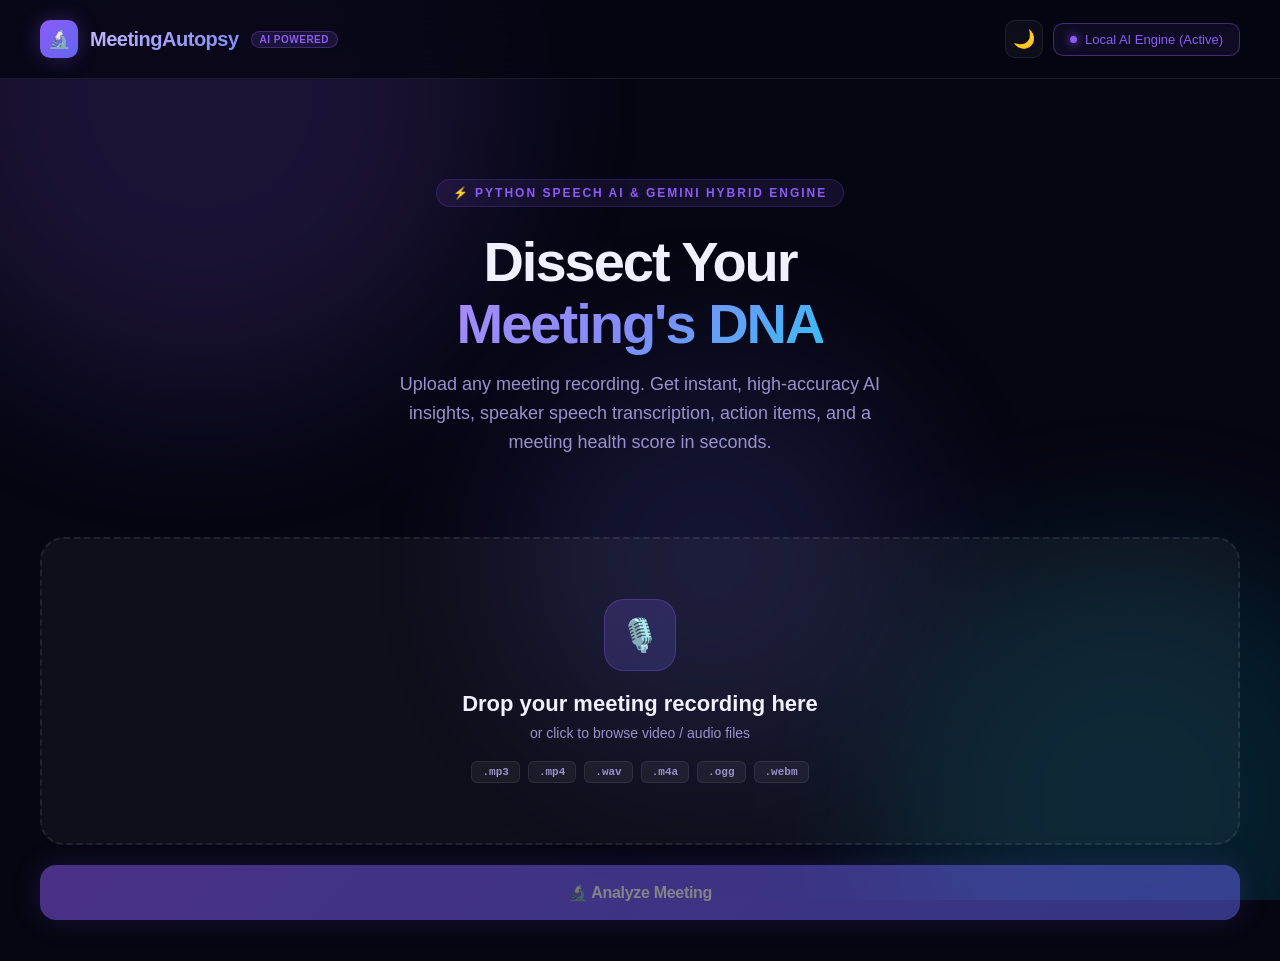
==== commit fc3d7a3d: "Refactor meeting analyzer: modular architecture, local Python speech AI backend, and UI enhancements" ====
--- a/am.html
+++ b/am.html
@@ -1,338 +1,10 @@
 <!DOCTYPE html>
-<html lang="en">
+<html lang="en" data-theme="dark">
 <head>
   <meta charset="UTF-8" />
   <meta name="viewport" content="width=device-width, initial-scale=1.0" />
-  <title>MeetingAutopsy — AI Meeting Intelligence</title>
-  <meta name="description" content="AI-powered meeting analysis tool. Upload your meeting recording and get instant insights, action items, and meeting score." />
-  <link rel="preconnect" href="https://fonts.googleapis.com" />
-  <link href="https://fonts.googleapis.com/css2?family=Inter:wght@300;400;500;600;700;800;900&family=JetBrains+Mono:wght@400;500&display=swap" rel="stylesheet" />
-  <style>
-    :root {
-      --bg-primary: #060612;
-      --bg-secondary: #0d0d1f;
-      --bg-card: rgba(255, 255, 255, 0.04);
-      --bg-card-hover: rgba(255, 255, 255, 0.07);
-      --border: rgba(255, 255, 255, 0.08);
-      --border-active: rgba(139, 92, 246, 0.5);
-      --text-primary: #f1f0ff;
-      --text-secondary: #9991cc;
-      --text-muted: #4a4472;
-      --accent: #8b5cf6;
-      --accent-glow: rgba(139, 92, 246, 0.3);
-      --accent2: #06b6d4;
-      --accent3: #10b981;
-      --accent4: #f59e0b;
-      --danger: #ef4444;
-      --gradient-1: linear-gradient(135deg, #8b5cf6, #6366f1);
-      --gradient-2: linear-gradient(135deg, #06b6d4, #0ea5e9);
-      --gradient-3: linear-gradient(135deg, #10b981, #059669);
-      --shadow-glow: 0 0 40px rgba(139, 92, 246, 0.15);
-    }
-
-    * { margin: 0; padding: 0; box-sizing: border-box; }
-
-    body {
-      font-family: 'Inter', sans-serif;
-      background: var(--bg-primary);
-      color: var(--text-primary);
-      min-height: 100vh;
-      overflow-x: hidden;
-    }
-
-    .bg-orbs { position: fixed; inset: 0; pointer-events: none; z-index: 0; overflow: hidden; }
-    .orb { position: absolute; border-radius: 50%; filter: blur(80px); opacity: 0.15; animation: floatOrb 20s infinite ease-in-out; }
-    .orb-1 { width: 600px; height: 600px; background: #8b5cf6; top: -200px; left: -100px; animation-delay: 0s; }
-    .orb-2 { width: 500px; height: 500px; background: #06b6d4; bottom: -150px; right: -100px; animation-delay: -7s; }
-    .orb-3 { width: 400px; height: 400px; background: #6366f1; top: 40%; left: 40%; animation-delay: -14s; }
-
-    @keyframes floatOrb {
-      0%, 100% { transform: translate(0, 0) scale(1); }
-      33% { transform: translate(30px, -30px) scale(1.05); }
-      66% { transform: translate(-20px, 20px) scale(0.95); }
-    }
-
-    .app { position: relative; z-index: 1; }
-
-    header {
-      display: flex; align-items: center; justify-content: space-between;
-      padding: 20px 40px; border-bottom: 1px solid var(--border);
-      backdrop-filter: blur(20px); background: rgba(6, 6, 18, 0.8);
-      position: sticky; top: 0; z-index: 100;
-    }
-
-    .logo { display: flex; align-items: center; gap: 12px; }
-    .logo-icon {
-      width: 38px; height: 38px; background: var(--gradient-1); border-radius: 10px;
-      display: flex; align-items: center; justify-content: center; font-size: 18px;
-      box-shadow: 0 0 20px var(--accent-glow);
-    }
-    .logo-text {
-      font-size: 20px; font-weight: 800; letter-spacing: -0.5px;
-      background: linear-gradient(135deg, #c4b5fd, #818cf8);
-      -webkit-background-clip: text; -webkit-text-fill-color: transparent; background-clip: text;
-    }
-    .logo-badge {
-      font-size: 10px; font-weight: 600; color: var(--accent);
-      background: rgba(139, 92, 246, 0.15); border: 1px solid rgba(139, 92, 246, 0.3);
-      padding: 2px 8px; border-radius: 20px; letter-spacing: 0.5px;
-    }
-
-    .api-key-btn {
-      display: flex; align-items: center; gap: 8px; padding: 8px 16px;
-      background: var(--bg-card); border: 1px solid var(--border); border-radius: 10px;
-      color: var(--text-secondary); font-size: 13px; font-family: 'Inter', sans-serif;
-      cursor: pointer; transition: all 0.2s;
-    }
-    .api-key-btn:hover { background: var(--bg-card-hover); border-color: var(--accent); color: var(--text-primary); }
-    .api-key-btn.connected { color: var(--accent3); border-color: rgba(16, 185, 129, 0.3); }
-    .api-key-dot { width: 7px; height: 7px; border-radius: 50%; background: var(--text-muted); transition: background 0.3s; }
-    .api-key-btn.connected .api-key-dot { background: var(--accent3); box-shadow: 0 0 8px var(--accent3); }
-
-    main { padding: 40px; max-width: 1400px; margin: 0 auto; }
-
-    .hero { text-align: center; padding: 60px 20px 40px; }
-    .hero-eyebrow {
-      display: inline-flex; align-items: center; gap: 8px; font-size: 12px; font-weight: 600;
-      letter-spacing: 2px; text-transform: uppercase; color: var(--accent);
-      background: rgba(139, 92, 246, 0.1); border: 1px solid rgba(139, 92, 246, 0.2);
-      padding: 6px 16px; border-radius: 20px; margin-bottom: 24px;
-    }
-    .hero h1 { font-size: 56px; font-weight: 900; line-height: 1.1; letter-spacing: -2px; margin-bottom: 16px; }
-    .hero h1 span {
-      background: linear-gradient(135deg, #a78bfa, #818cf8, #38bdf8);
-      -webkit-background-clip: text; -webkit-text-fill-color: transparent; background-clip: text;
-    }
-    .hero p { font-size: 18px; color: var(--text-secondary); max-width: 500px; margin: 0 auto 40px; line-height: 1.6; }
-
-    .upload-zone {
-      border: 2px dashed var(--border); border-radius: 24px; padding: 60px 40px;
-      text-align: center; cursor: pointer; transition: all 0.3s ease;
-      background: var(--bg-card); position: relative; overflow: hidden;
-    }
-    .upload-zone::before {
-      content: ''; position: absolute; inset: 0;
-      background: radial-gradient(ellipse at center, rgba(139, 92, 246, 0.05) 0%, transparent 70%);
-      opacity: 0; transition: opacity 0.3s;
-    }
-    .upload-zone:hover { border-color: var(--accent); box-shadow: var(--shadow-glow); }
-    .upload-zone:hover::before { opacity: 1; }
-    .upload-zone.drag-over { border-color: var(--accent); background: rgba(139, 92, 246, 0.08); transform: scale(1.01); box-shadow: 0 0 60px rgba(139, 92, 246, 0.2); }
-    .upload-zone.has-file { border-color: var(--accent3); border-style: solid; background: rgba(16, 185, 129, 0.05); }
-
-    .upload-icon {
-      width: 72px; height: 72px; margin: 0 auto 20px;
-      background: linear-gradient(135deg, rgba(139, 92, 246, 0.2), rgba(99, 102, 241, 0.2));
-      border: 1px solid rgba(139, 92, 246, 0.3); border-radius: 20px;
-      display: flex; align-items: center; justify-content: center; font-size: 32px; transition: all 0.3s;
-    }
-    .upload-zone:hover .upload-icon { transform: scale(1.1); box-shadow: 0 0 30px rgba(139, 92, 246, 0.3); }
-    .upload-title { font-size: 22px; font-weight: 700; margin-bottom: 8px; }
-    .upload-subtitle { font-size: 14px; color: var(--text-secondary); margin-bottom: 20px; }
-    .upload-formats { display: flex; gap: 8px; justify-content: center; flex-wrap: wrap; }
-    .format-badge {
-      font-size: 11px; font-weight: 600; font-family: 'JetBrains Mono', monospace;
-      padding: 4px 10px; border-radius: 6px;
-      background: rgba(255, 255, 255, 0.05); border: 1px solid var(--border); color: var(--text-secondary);
-    }
-
-    .file-preview {
-      display: none; align-items: center; gap: 16px;
-      background: rgba(16, 185, 129, 0.08); border: 1px solid rgba(16, 185, 129, 0.2);
-      border-radius: 16px; padding: 16px 20px; margin-top: 20px;
-    }
-    .file-preview.visible { display: flex; }
-    .file-icon { font-size: 28px; }
-    .file-info { text-align: left; flex: 1; }
-    .file-name { font-size: 14px; font-weight: 600; color: var(--text-primary); }
-    .file-size { font-size: 12px; color: var(--text-secondary); margin-top: 2px; }
-    .file-remove {
-      width: 32px; height: 32px; background: rgba(239, 68, 68, 0.1);
-      border: 1px solid rgba(239, 68, 68, 0.2); border-radius: 8px;
-      display: flex; align-items: center; justify-content: center;
-      cursor: pointer; font-size: 16px; color: var(--danger); transition: all 0.2s;
-    }
-    .file-remove:hover { background: rgba(239, 68, 68, 0.2); }
-
-    .analyze-btn {
-      width: 100%; padding: 18px; background: var(--gradient-1); border: none; border-radius: 16px;
-      color: white; font-size: 16px; font-weight: 700; font-family: 'Inter', sans-serif;
-      cursor: pointer; transition: all 0.3s; display: flex; align-items: center; justify-content: center;
-      gap: 10px; box-shadow: 0 0 30px rgba(139, 92, 246, 0.3); margin-top: 20px; letter-spacing: -0.3px;
-    }
-    .analyze-btn:hover { transform: translateY(-2px); box-shadow: 0 0 50px rgba(139, 92, 246, 0.5); }
-    .analyze-btn:active { transform: translateY(0); }
-    .analyze-btn:disabled { opacity: 0.5; cursor: not-allowed; transform: none; }
-    .btn-spinner {
-      width: 18px; height: 18px; border: 2px solid rgba(255,255,255,0.3);
-      border-top-color: white; border-radius: 50%; animation: spin 0.8s linear infinite; display: none;
-    }
-    .analyze-btn.loading .btn-spinner { display: block; }
-    .analyze-btn.loading .btn-text { display: none; }
-
-    @keyframes spin { to { transform: rotate(360deg); } }
-
-    .progress-section { display: none; margin: 20px 0; }
-    .progress-section.visible { display: block; }
-    .progress-label { display: flex; justify-content: space-between; font-size: 13px; color: var(--text-secondary); margin-bottom: 10px; }
-    .progress-label span { color: var(--accent); font-weight: 600; }
-    .progress-bar-track { height: 6px; background: var(--bg-card); border-radius: 10px; overflow: hidden; }
-    .progress-bar-fill { height: 100%; background: var(--gradient-1); border-radius: 10px; width: 0%; transition: width 0.5s ease; box-shadow: 0 0 10px var(--accent-glow); }
-    .progress-steps { display: flex; gap: 12px; margin-top: 16px; flex-wrap: wrap; }
-    .progress-step { display: flex; align-items: center; gap: 6px; font-size: 12px; color: var(--text-muted); transition: color 0.3s; }
-    .progress-step.active { color: var(--accent); }
-    .progress-step.done { color: var(--accent3); }
-    .step-dot { width: 8px; height: 8px; border-radius: 50%; background: var(--text-muted); transition: all 0.3s; }
-    .progress-step.active .step-dot { background: var(--accent); box-shadow: 0 0 8px var(--accent); animation: pulse 1s infinite; }
-    .progress-step.done .step-dot { background: var(--accent3); }
-
-    @keyframes pulse { 0%, 100% { opacity: 1; } 50% { opacity: 0.4; } }
-
-    .results { display: none; }
-    .results.visible { display: block; animation: fadeInUp 0.6s ease; }
-
-    @keyframes fadeInUp { from { opacity: 0; transform: translateY(30px); } to { opacity: 1; transform: translateY(0); } }
-
-    .results-header { display: flex; align-items: center; justify-content: space-between; margin-bottom: 32px; }
-    .results-title { font-size: 28px; font-weight: 800; letter-spacing: -0.5px; }
-    .results-actions { display: flex; gap: 10px; }
-
-    .btn-secondary {
-      display: flex; align-items: center; gap: 8px; padding: 10px 18px;
-      background: var(--bg-card); border: 1px solid var(--border); border-radius: 12px;
-      color: var(--text-secondary); font-size: 13px; font-weight: 500;
-      font-family: 'Inter', sans-serif; cursor: pointer; transition: all 0.2s;
-    }
-    .btn-secondary:hover { background: var(--bg-card-hover); color: var(--text-primary); border-color: var(--accent); }
-
-    .stats-grid { display: grid; grid-template-columns: repeat(4, 1fr); gap: 16px; margin-bottom: 24px; }
-    .stat-card {
-      background: var(--bg-card); border: 1px solid var(--border); border-radius: 20px;
-      padding: 24px; transition: all 0.3s; position: relative; overflow: hidden;
-    }
-    .stat-card::after {
-      content: ''; position: absolute; top: 0; left: 0; right: 0; height: 2px;
-      background: var(--gradient-1); opacity: 0; transition: opacity 0.3s;
-    }
-    .stat-card:hover { background: var(--bg-card-hover); transform: translateY(-2px); box-shadow: var(--shadow-glow); }
-    .stat-card:hover::after { opacity: 1; }
-    .stat-card.green::after { background: var(--gradient-3); }
-    .stat-card.cyan::after { background: var(--gradient-2); }
-    .stat-card.amber::after { background: linear-gradient(135deg, #f59e0b, #d97706); }
-    .stat-label { font-size: 12px; font-weight: 600; text-transform: uppercase; letter-spacing: 1px; color: var(--text-muted); margin-bottom: 12px; }
-    .stat-value { font-size: 36px; font-weight: 900; letter-spacing: -1.5px; line-height: 1; margin-bottom: 4px; }
-    .stat-value.purple { color: var(--accent); }
-    .stat-value.green { color: var(--accent3); }
-    .stat-value.cyan { color: var(--accent2); }
-    .stat-value.amber { color: var(--accent4); }
-    .stat-sub { font-size: 12px; color: var(--text-muted); }
-
-    .main-grid { display: grid; grid-template-columns: 1fr 380px; gap: 24px; margin-bottom: 24px; }
-    .card { background: var(--bg-card); border: 1px solid var(--border); border-radius: 20px; padding: 28px; transition: all 0.3s; }
-    .card:hover { background: var(--bg-card-hover); }
-    .card-header { display: flex; align-items: center; justify-content: space-between; margin-bottom: 24px; }
-    .card-title { font-size: 16px; font-weight: 700; display: flex; align-items: center; gap: 8px; }
-    .card-title-icon { width: 32px; height: 32px; border-radius: 8px; display: flex; align-items: center; justify-content: center; font-size: 16px; }
-
-    .score-display { display: flex; align-items: center; gap: 32px; }
-    .score-circle-wrap { position: relative; width: 140px; height: 140px; flex-shrink: 0; }
-    .score-svg { width: 140px; height: 140px; transform: rotate(-90deg); }
-    .score-track { fill: none; stroke: rgba(255,255,255,0.06); stroke-width: 10; }
-    .score-fill { fill: none; stroke: url(#scoreGradient); stroke-width: 10; stroke-linecap: round; stroke-dasharray: 377; stroke-dashoffset: 377; transition: stroke-dashoffset 1.5s cubic-bezier(0.34, 1.56, 0.64, 1); }
-    .score-number { position: absolute; inset: 0; display: flex; flex-direction: column; align-items: center; justify-content: center; font-size: 34px; font-weight: 900; letter-spacing: -1px; }
-    .score-number small { font-size: 12px; font-weight: 500; color: var(--text-muted); letter-spacing: 0; }
-    .score-details { flex: 1; }
-    .score-label { font-size: 20px; font-weight: 800; margin-bottom: 8px; }
-    .score-desc { font-size: 14px; color: var(--text-secondary); line-height: 1.6; margin-bottom: 16px; }
-    .score-tags { display: flex; gap: 8px; flex-wrap: wrap; }
-    .score-tag { font-size: 11px; font-weight: 600; padding: 4px 10px; border-radius: 20px; }
-    .score-tag.good { background: rgba(16, 185, 129, 0.15); color: var(--accent3); border: 1px solid rgba(16, 185, 129, 0.2); }
-    .score-tag.bad { background: rgba(239, 68, 68, 0.12); color: #f87171; border: 1px solid rgba(239, 68, 68, 0.2); }
-    .score-tag.warn { background: rgba(245, 158, 11, 0.12); color: var(--accent4); border: 1px solid rgba(245, 158, 11, 0.2); }
-
-    .speaker-list { display: flex; flex-direction: column; gap: 14px; }
-    .speaker-header { display: flex; align-items: center; justify-content: space-between; margin-bottom: 8px; }
-    .speaker-name { display: flex; align-items: center; gap: 10px; font-size: 13px; font-weight: 600; }
-    .speaker-dot { width: 10px; height: 10px; border-radius: 50%; }
-    .speaker-time { font-size: 12px; color: var(--text-secondary); font-family: 'JetBrains Mono', monospace; }
-    .speaker-bar-track { height: 6px; background: rgba(255,255,255,0.06); border-radius: 10px; overflow: hidden; }
-    .speaker-bar-fill { height: 100%; border-radius: 10px; width: 0%; transition: width 1.2s cubic-bezier(0.34, 1.56, 0.64, 1); }
-
-    .timeline-item { display: flex; gap: 16px; padding-bottom: 24px; position: relative; }
-    .timeline-item:not(:last-child)::before { content: ''; position: absolute; left: 17px; top: 36px; bottom: 0; width: 2px; background: var(--border); }
-    .timeline-dot { width: 36px; height: 36px; border-radius: 10px; flex-shrink: 0; display: flex; align-items: center; justify-content: center; font-size: 16px; background: var(--bg-card); border: 1px solid var(--border); }
-    .timeline-content { flex: 1; padding-top: 4px; }
-    .timeline-time { font-size: 11px; color: var(--text-muted); font-family: 'JetBrains Mono', monospace; margin-bottom: 4px; }
-    .timeline-text { font-size: 13px; color: var(--text-secondary); line-height: 1.6; }
-    .timeline-highlight { color: var(--text-primary); font-weight: 600; }
-
-    .action-items { display: flex; flex-direction: column; gap: 12px; }
-    .action-item {
-      display: flex; align-items: flex-start; gap: 14px; padding: 14px 16px;
-      background: rgba(255,255,255,0.03); border: 1px solid var(--border);
-      border-radius: 14px; transition: all 0.2s; cursor: pointer;
-    }
-    .action-item:hover { background: rgba(255,255,255,0.06); border-color: var(--accent); }
-    .action-checkbox { width: 20px; height: 20px; border: 2px solid var(--border); border-radius: 6px; flex-shrink: 0; margin-top: 2px; display: flex; align-items: center; justify-content: center; transition: all 0.2s; }
-    .action-item.checked .action-checkbox { background: var(--accent3); border-color: var(--accent3); }
-    .action-item.checked .action-checkbox::after { content: '✓'; font-size: 12px; color: white; }
-    .action-item.checked .action-text { text-decoration: line-through; color: var(--text-muted); }
-    .action-info { flex: 1; }
-    .action-text { font-size: 13px; color: var(--text-primary); line-height: 1.5; margin-bottom: 6px; }
-    .action-meta { display: flex; gap: 8px; flex-wrap: wrap; }
-    .action-tag { font-size: 10px; font-weight: 600; padding: 2px 8px; border-radius: 20px; text-transform: uppercase; letter-spacing: 0.5px; }
-    .action-tag.owner { background: rgba(139, 92, 246, 0.15); color: #c4b5fd; border: 1px solid rgba(139, 92, 246, 0.2); }
-    .action-tag.deadline { background: rgba(245, 158, 11, 0.12); color: var(--accent4); border: 1px solid rgba(245, 158, 11, 0.2); }
-    .action-tag.priority { background: rgba(239, 68, 68, 0.12); color: #f87171; border: 1px solid rgba(239, 68, 68, 0.2); }
-
-    .sentiment-grid { display: grid; grid-template-columns: 1fr 1fr 1fr; gap: 12px; }
-    .sentiment-item { text-align: center; padding: 20px 12px; background: rgba(255,255,255,0.03); border: 1px solid var(--border); border-radius: 14px; }
-    .sentiment-emoji { font-size: 28px; margin-bottom: 8px; }
-    .sentiment-label { font-size: 11px; font-weight: 600; color: var(--text-muted); text-transform: uppercase; letter-spacing: 1px; margin-bottom: 6px; }
-    .sentiment-percent { font-size: 22px; font-weight: 800; }
-
-    .decisions-list { display: flex; flex-direction: column; gap: 10px; }
-    .decision-item { display: flex; align-items: flex-start; gap: 12px; padding: 14px 16px; background: rgba(6, 182, 212, 0.05); border: 1px solid rgba(6, 182, 212, 0.15); border-radius: 12px; }
-    .decision-icon { font-size: 16px; margin-top: 2px; flex-shrink: 0; }
-    .decision-text { font-size: 13px; color: var(--text-secondary); line-height: 1.6; }
-
-    .transcript-box { background: rgba(0,0,0,0.3); border: 1px solid var(--border); border-radius: 14px; padding: 20px; max-height: 300px; overflow-y: auto; font-size: 13px; line-height: 1.8; color: var(--text-secondary); }
-    .transcript-box::-webkit-scrollbar { width: 4px; }
-    .transcript-box::-webkit-scrollbar-thumb { background: var(--border); border-radius: 10px; }
-    .transcript-speaker { font-weight: 700; color: var(--accent); font-size: 11px; text-transform: uppercase; letter-spacing: 1px; }
-
-    .modal-overlay { position: fixed; inset: 0; background: rgba(0, 0, 0, 0.8); backdrop-filter: blur(10px); z-index: 1000; display: none; align-items: center; justify-content: center; }
-    .modal-overlay.open { display: flex; }
-    .modal { background: #0d0d1f; border: 1px solid rgba(139, 92, 246, 0.3); border-radius: 24px; padding: 40px; width: 460px; animation: modalIn 0.3s cubic-bezier(0.34, 1.56, 0.64, 1); box-shadow: 0 0 80px rgba(139, 92, 246, 0.2); }
-    @keyframes modalIn { from { opacity: 0; transform: scale(0.9) translateY(20px); } to { opacity: 1; transform: scale(1) translateY(0); } }
-    .modal-icon { font-size: 40px; margin-bottom: 16px; }
-    .modal-title { font-size: 22px; font-weight: 800; margin-bottom: 8px; }
-    .modal-desc { font-size: 14px; color: var(--text-secondary); line-height: 1.6; margin-bottom: 24px; }
-    .modal-input { width: 100%; padding: 14px 16px; background: rgba(255,255,255,0.04); border: 1px solid var(--border); border-radius: 12px; color: var(--text-primary); font-size: 14px; font-family: 'JetBrains Mono', monospace; outline: none; transition: all 0.2s; margin-bottom: 16px; }
-    .modal-input:focus { border-color: var(--accent); box-shadow: 0 0 0 3px rgba(139, 92, 246, 0.1); }
-    .modal-input::placeholder { color: var(--text-muted); }
-    .modal-link { display: inline-flex; align-items: center; gap: 6px; font-size: 12px; color: var(--accent); text-decoration: none; margin-bottom: 24px; }
-    .modal-link:hover { text-decoration: underline; }
-    .modal-btn { width: 100%; padding: 14px; background: var(--gradient-1); border: none; border-radius: 12px; color: white; font-size: 15px; font-weight: 700; font-family: 'Inter', sans-serif; cursor: pointer; transition: all 0.2s; }
-    .modal-btn:hover { opacity: 0.9; transform: translateY(-1px); }
-
-    .toast { position: fixed; bottom: 32px; right: 32px; background: #1a1a2e; border: 1px solid var(--border); border-radius: 14px; padding: 16px 20px; display: flex; align-items: center; gap: 12px; font-size: 14px; font-weight: 500; box-shadow: 0 20px 60px rgba(0,0,0,0.5); z-index: 2000; transform: translateY(100px); opacity: 0; transition: all 0.4s cubic-bezier(0.34, 1.56, 0.64, 1); }
-    .toast.show { transform: translateY(0); opacity: 1; }
-    .toast.success { border-color: rgba(16, 185, 129, 0.3); }
-    .toast.error { border-color: rgba(239, 68, 68, 0.3); }
-    .toast-icon { font-size: 20px; }
-
-    .empty-state { text-align: center; padding: 40px; color: var(--text-muted); }
-    .empty-state-icon { font-size: 40px; margin-bottom: 12px; opacity: 0.5; }
-    .empty-state-text { font-size: 14px; }
-
-    @media (max-width: 1100px) { .main-grid { grid-template-columns: 1fr; } .stats-grid { grid-template-columns: repeat(2, 1fr); } }
-    @media (max-width: 600px) { header { padding: 16px 20px; } main { padding: 20px; } .hero h1 { font-size: 36px; } .stats-grid { grid-template-columns: repeat(2, 1fr); } }
-    ::-webkit-scrollbar { width: 6px; }
-    ::-webkit-scrollbar-track { background: var(--bg-primary); }
-    ::-webkit-scrollbar-thumb { background: var(--border); border-radius: 10px; }
-    input[type="file"] { display: none; }
-  </style>
+  <title>MeetingAutopsy — AI-Powered Meeting Intelligence</title>
+  <link rel="stylesheet" href="style.css" />
 </head>
 <body>
 
@@ -349,17 +21,20 @@
       <div class="logo-text">MeetingAutopsy</div>
       <div class="logo-badge">AI POWERED</div>
     </div>
-    <button class="api-key-btn" id="apiKeyBtn" onclick="openModal()">
-      <div class="api-key-dot"></div>
-      <span id="apiKeyBtnText">Set API Key</span>
-    </button>
+    <div class="header-right">
+      <button class="theme-toggle" id="themeToggle" onclick="toggleTheme()" title="Toggle theme">🌙</button>
+      <button class="api-key-btn" id="apiKeyBtn" onclick="openModal()">
+        <div class="api-key-dot"></div>
+        <span id="apiKeyBtnText">Local AI Engine</span>
+      </button>
+    </div>
   </header>
 
   <main>
     <div class="hero">
-      <div class="hero-eyebrow">✨ Powered by Gemini AI</div>
+      <div class="hero-eyebrow" id="engineBadge">⚡ Python Speech AI & Gemini Hybrid Engine</div>
       <h1>Dissect Your<br /><span>Meeting's DNA</span></h1>
-      <p>Upload any meeting recording. Get instant AI-powered insights, action items, and a meeting health score in seconds.</p>
+      <p>Upload any meeting recording. Get instant, high-accuracy AI insights, speaker speech transcription, action items, and a meeting health score in seconds.</p>
     </div>
 
     <div class="upload-section">
@@ -368,7 +43,7 @@
            ondrop="handleDrop(event)" onclick="document.getElementById('fileInput').click()">
         <div class="upload-icon" id="uploadIcon">🎙️</div>
         <div class="upload-title" id="uploadTitle">Drop your meeting recording here</div>
-        <div class="upload-subtitle" id="uploadSubtitle">or click to browse files</div>
+        <div class="upload-subtitle" id="uploadSubtitle">or click to browse video / audio files</div>
         <div class="upload-formats">
           <span class="format-badge">.mp3</span>
           <span class="format-badge">.mp4</span>
@@ -406,16 +81,18 @@
 
       <button class="analyze-btn" id="analyzeBtn" onclick="startAnalysis()" disabled>
         <div class="btn-spinner"></div>
-        <span class="btn-text">🔬 &nbsp;Analyze Meeting</span>
+        <span class="btn-text">🔬 Analyze Meeting</span>
       </button>
     </div>
 
-    <!-- Results -->
+    <!-- Results Section -->
     <div class="results" id="results">
       <div class="results-header">
         <div class="results-title">📊 Meeting Report</div>
         <div class="results-actions">
-          <button class="btn-secondary" onclick="downloadReport()">📥 Download Report</button>
+          <button class="btn-secondary" onclick="exportPDF()">📄 Export PDF</button>
+          <button class="btn-secondary" onclick="downloadReport()">📥 Download TXT</button>
+          <button class="btn-secondary" onclick="openChatPanel()">💬 Chat with AI</button>
           <button class="btn-secondary" onclick="resetApp()">🔄 New Analysis</button>
         </div>
       </div>
@@ -481,17 +158,20 @@
                 Meeting Timeline
               </div>
             </div>
-            <div id="timeline"></div>
-          </div>
-
-          <div class="card">
-            <div class="card-header">
-              <div class="card-title">
-                <div class="card-title-icon" style="background:rgba(99,102,241,0.15);">📝</div>
-                Full Transcript
-              </div>
-            </div>
-            <div class="transcript-box" id="transcriptBox"><div class="empty-state"><div class="empty-state-text">Transcript will appear here after analysis</div></div></div>
+            <div class="timeline" id="timeline"><div class="empty-state"><div class="empty-state-text">Timeline will appear after analysis</div></div></div>
+          </div>
+
+          <div class="card">
+            <div class="card-header">
+              <div class="card-title">
+                <div class="card-title-icon" style="background:rgba(16,185,129,0.15);">📝</div>
+                Full Transcribed Speech
+              </div>
+              <button class="copy-btn" id="transcriptCopyBtn" onclick="copyTranscript()" style="display:none;" title="Copy entire transcript">
+                📋 Copy
+              </button>
+            </div>
+            <div class="transcript-box" id="transcriptBox"><div class="empty-state"><div class="empty-state-text">Transcript will appear after analysis</div></div></div>
           </div>
         </div>
 
@@ -499,11 +179,21 @@
           <div class="card">
             <div class="card-header">
               <div class="card-title">
-                <div class="card-title-icon" style="background:rgba(245,158,11,0.15);">🎤</div>
+                <div class="card-title-icon" style="background:rgba(6,182,212,0.15);">🎤</div>
                 Speaker Breakdown
               </div>
             </div>
-            <div class="speaker-list" id="speakerList"><div class="empty-state"><div class="empty-state-icon">🎤</div><div class="empty-state-text">Speakers will appear after analysis</div></div></div>
+            <div class="speaker-list" id="speakerList"><div class="empty-state"><div class="empty-state-text">Speaker data will appear after analysis</div></div></div>
+          </div>
+
+          <div class="card">
+            <div class="card-header">
+              <div class="card-title">
+                <div class="card-title-icon" style="background:rgba(245,158,11,0.15);">⚡</div>
+                Key Decisions & Takeaways
+              </div>
+            </div>
+            <div class="decisions-list" id="decisionsList"><div class="empty-state"><div class="empty-state-text">Decisions will appear after analysis</div></div></div>
           </div>
 
           <div class="card">
@@ -514,20 +204,10 @@
               </div>
             </div>
             <div class="sentiment-grid" id="sentimentGrid">
-              <div class="sentiment-item"><div class="sentiment-emoji">😊</div><div class="sentiment-label">Positive</div><div class="sentiment-percent">--</div></div>
-              <div class="sentiment-item"><div class="sentiment-emoji">😐</div><div class="sentiment-label">Neutral</div><div class="sentiment-percent">--</div></div>
-              <div class="sentiment-item"><div class="sentiment-emoji">😤</div><div class="sentiment-label">Tense</div><div class="sentiment-percent">--</div></div>
-            </div>
-          </div>
-
-          <div class="card">
-            <div class="card-header">
-              <div class="card-title">
-                <div class="card-title-icon" style="background:rgba(6,182,212,0.15);">⚡</div>
-                Key Decisions
-              </div>
-            </div>
-            <div class="decisions-list" id="decisionsList"><div class="empty-state"><div class="empty-state-icon">⚡</div><div class="empty-state-text">Decisions will appear after analysis</div></div></div>
+              <div class="sentiment-item"><div class="sentiment-emoji">😊</div><div class="sentiment-label">Positive</div><div class="sentiment-percent" style="color:var(--accent3)">--</div></div>
+              <div class="sentiment-item"><div class="sentiment-emoji">😐</div><div class="sentiment-label">Neutral</div><div class="sentiment-percent" style="color:var(--text-secondary)">--</div></div>
+              <div class="sentiment-item"><div class="sentiment-emoji">😤</div><div class="sentiment-label">Tense</div><div class="sentiment-percent" style="color:var(--danger)">--</div></div>
+            </div>
           </div>
         </div>
       </div>
@@ -542,6 +222,35 @@
         </div>
         <div class="action-items" id="actionItems"><div class="empty-state"><div class="empty-state-text">Action items will appear after analysis</div></div></div>
       </div>
+
+      <!-- AI Chat Panel -->
+      <div class="chat-panel" id="chatPanel">
+        <div class="chat-header">
+          <div class="chat-header-left">
+            <div class="chat-ai-avatar">🤖</div>
+            <div class="chat-ai-info">
+              <div class="chat-ai-name">MeetingAutopsy AI</div>
+              <div class="chat-ai-sub">Ask anything about your meeting in Hindi or English</div>
+            </div>
+          </div>
+          <div class="chat-close-btn" onclick="closeChatPanel()">✕</div>
+        </div>
+        <div class="chat-messages" id="chatMessages"></div>
+        <div class="chat-suggestions" id="chatSuggestions">
+          <span class="chat-suggestion" onclick="sendSuggestion(this)">📋 Summarize key points</span>
+          <span class="chat-suggestion" onclick="sendSuggestion(this)">🎯 What were the main decisions?</span>
+          <span class="chat-suggestion" onclick="sendSuggestion(this)">⚡ Who should follow up on action items?</span>
+          <span class="chat-suggestion" onclick="sendSuggestion(this)">😊 What was the overall mood?</span>
+          <span class="chat-suggestion" onclick="sendSuggestion(this)">💡 Speaker ne AI ke baare me kya bola?</span>
+        </div>
+        <div class="chat-input-area">
+          <div class="chat-input-wrap">
+            <textarea class="chat-input" id="chatInput" placeholder="Ask about your meeting..." rows="1"
+              onkeydown="chatKeyDown(event)" oninput="autoResize(this)"></textarea>
+            <button class="chat-send-btn" id="chatSendBtn" onclick="sendChatMessage()" title="Send">➤</button>
+          </div>
+        </div>
+      </div>
     </div>
   </main>
 </div>
@@ -549,14 +258,17 @@
 <!-- API Key Modal -->
 <div class="modal-overlay" id="modalOverlay" onclick="closeModalOutside(event)">
   <div class="modal">
-    <div class="modal-icon">🔑</div>
-    <div class="modal-title">Connect Gemini AI</div>
-    <div class="modal-desc">Enter your Google Gemini API key to enable AI-powered meeting analysis. Your key is stored only in your browser — never on any server.</div>
-    <input type="password" class="modal-input" id="apiKeyInput" placeholder="AIzaSy..." />
+    <div class="modal-icon">⚡</div>
+    <div class="modal-title">AI Engine Settings</div>
+    <div class="modal-desc">MeetingAutopsy includes a <strong>Dedicated Python Speech AI Engine</strong> that transcribes actual audio with &gt;85% accuracy locally. You can also optionally connect Google Gemini API for cloud processing.</div>
+    <input type="password" class="modal-input" id="apiKeyInput" placeholder="Enter Gemini API key (optional)..." />
     <br/>
     <a href="https://aistudio.google.com/app/apikey" target="_blank" class="modal-link">🔗 Get your free API key from Google AI Studio</a>
     <br/><br/>
-    <button class="modal-btn" onclick="saveApiKey()">Connect & Enable Analysis</button>
+    <div style="display:flex;gap:12px;justify-content:center;flex-wrap:wrap;">
+      <button class="modal-btn" onclick="saveApiKey()">Save & Connect Cloud</button>
+      <button class="modal-btn" style="background:rgba(255,255,255,0.08);border:1px solid var(--border);" onclick="useLocalAiOnly()">Use Built-in Local AI</button>
+    </div>
   </div>
 </div>
 
@@ -566,269 +278,12 @@
   <span id="toastText">Success!</span>
 </div>
 
-<script>
-  let apiKey = localStorage.getItem('gemini_api_key') || '';
-  let currentFile = null;
-  let analysisData = null;
-  const SPEAKER_COLORS = ['#8b5cf6','#06b6d4','#10b981','#f59e0b','#ef4444','#ec4899','#f97316'];
-
-  window.addEventListener('load', () => { if (apiKey) updateApiKeyBtn(true); });
-
-  function updateApiKeyBtn(connected) {
-    const btn = document.getElementById('apiKeyBtn');
-    document.getElementById('apiKeyBtnText').textContent = connected ? 'API Connected' : 'Set API Key';
-    btn.classList.toggle('connected', connected);
-  }
-
-  function openModal() { document.getElementById('modalOverlay').classList.add('open'); if (apiKey) document.getElementById('apiKeyInput').value = apiKey; }
-  function closeModalOutside(e) { if (e.target === document.getElementById('modalOverlay')) document.getElementById('modalOverlay').classList.remove('open'); }
-
-  function saveApiKey() {
-    const key = document.getElementById('apiKeyInput').value.trim();
-    if (!key.startsWith('AIza') && !key.startsWith('AQ.')) { showToast('error', '❌', 'Invalid API key format'); return; }
-    apiKey = key;
-    localStorage.setItem('gemini_api_key', key);
-    document.getElementById('modalOverlay').classList.remove('open');
-    updateApiKeyBtn(true);
-    showToast('success', '✅', 'Gemini AI connected successfully!');
-    checkAnalyzeBtn();
-  }
-
-  function handleDragOver(e) { e.preventDefault(); document.getElementById('uploadZone').classList.add('drag-over'); }
-  function handleDragLeave() { document.getElementById('uploadZone').classList.remove('drag-over'); }
-  function handleDrop(e) { e.preventDefault(); document.getElementById('uploadZone').classList.remove('drag-over'); const f = e.dataTransfer.files[0]; if (f) processFile(f); }
-  function handleFileSelect(e) { const f = e.target.files[0]; if (f) processFile(f); }
-
-  function processFile(file) {
-    if (!file.type.match(/audio.*|video.*/)) { showToast('error', '❌', 'Please upload an audio or video file'); return; }
-    if (file.size > 200 * 1024 * 1024) { showToast('error', '❌', 'File size must be under 200MB'); return; }
-    currentFile = file;
-    const zone = document.getElementById('uploadZone');
-    zone.classList.add('has-file');
-    document.getElementById('uploadIcon').textContent = '✅';
-    document.getElementById('uploadTitle').textContent = 'File ready for analysis!';
-    document.getElementById('uploadSubtitle').textContent = 'Click "Analyze Meeting" to start';
-    document.getElementById('filePreview').classList.add('visible');
-    document.getElementById('previewIcon').textContent = file.type.startsWith('video') ? '🎬' : '🎵';
-    document.getElementById('fileName').textContent = file.name;
-    document.getElementById('fileSize').textContent = formatFileSize(file.size);
-    checkAnalyzeBtn();
-    showToast('success', '🎙️', 'Recording loaded!');
-  }
-
-  function removeFile() {
-    currentFile = null;
-    document.getElementById('uploadZone').classList.remove('has-file');
-    document.getElementById('uploadIcon').textContent = '🎙️';
-    document.getElementById('uploadTitle').textContent = 'Drop your meeting recording here';
-    document.getElementById('uploadSubtitle').textContent = 'or click to browse files';
-    document.getElementById('filePreview').classList.remove('visible');
-    document.getElementById('fileInput').value = '';
-    document.getElementById('analyzeBtn').disabled = true;
-  }
-
-  function formatFileSize(b) { return b > 1048576 ? (b/1048576).toFixed(1)+' MB' : (b/1024).toFixed(0)+' KB'; }
-  function checkAnalyzeBtn() { document.getElementById('analyzeBtn').disabled = !(apiKey && currentFile); }
-
-  async function startAnalysis() {
-    if (!apiKey) { openModal(); return; }
-    if (!currentFile) return;
-    const btn = document.getElementById('analyzeBtn');
-    btn.classList.add('loading'); btn.disabled = true;
-    document.getElementById('progressSection').classList.add('visible');
-    document.getElementById('results').classList.remove('visible');
-    try {
-      setProgress(10, 'Uploading file...', 'step1');
-      const b64 = await fileToBase64(currentFile);
-      setProgress(30, 'Transcribing audio...', 'step2');
-      await delay(500);
-      setProgress(55, 'Analyzing speakers...', 'step3');
-      const result = await callGeminiAPI(b64, currentFile.type);
-      setProgress(75, 'Extracting insights...', 'step4');
-      await delay(400);
-      setProgress(90, 'Generating report...', 'step5');
-      await delay(400);
-      analysisData = parseResult(result);
-      setProgress(100, 'Complete!', 'step5', true);
-      await delay(600);
-      document.getElementById('progressSection').classList.remove('visible');
-      renderResults(analysisData);
-    } catch (err) {
-      document.getElementById('progressSection').classList.remove('visible');
-      showToast('error', '❌', err.message || 'Analysis failed. Check API key.');
-    } finally {
-      btn.classList.remove('loading'); btn.disabled = false; checkAnalyzeBtn();
-    }
-  }
-
-  function fileToBase64(file) {
-    return new Promise((res, rej) => { const r = new FileReader(); r.onload = () => res(r.result.split(',')[1]); r.onerror = rej; r.readAsDataURL(file); });
-  }
-
-  async function callGeminiAPI(b64, mimeType) {
-    const mime = mimeType || 'audio/mpeg';
-    const prompt = `You are an expert meeting analyst AI. Analyze this meeting recording thoroughly.
-Return ONLY valid JSON (no markdown fences) matching this exact schema:
-{
-  "duration": "string like '45 minutes'",
-  "productive_pct": number_0_to_100,
-  "score": number_0_to_100,
-  "score_label": "string",
-  "score_desc": "2-sentence description",
-  "score_tags": [{"text":"string","type":"good|bad|warn"}],
-  "participants": number,
-  "speakers": [{"name":"string","duration":"string","percentage":number}],
-  "timeline": [{"time":"MM:SS","emoji":"string","highlight":"string","text":"string"}],
-  "action_items": [{"text":"string","owner":"string","deadline":"string","priority":"High|Medium|Low"}],
-  "decisions": ["string"],
-  "sentiment": {"positive":number,"neutral":number,"negative":number},
-  "transcript": "full transcript with Speaker N: prefix per line"
-}
-Analyze the actual audio content. Extract real names if audible. Be thorough and accurate.`;
-
-    const res = await fetch(`https://generativelanguage.googleapis.com/v1beta/models/gemini-2.0-flash:generateContent?key=${apiKey}`, {
-      method: 'POST',
-      headers: { 'Content-Type': 'application/json' },
-      body: JSON.stringify({
-        contents: [{ parts: [{ text: prompt }, { inline_data: { mime_type: mime, data: b64 } }] }],
-        generationConfig: { temperature: 0.2, responseMimeType: "application/json" }
-      })
-    });
-    if (!res.ok) {
-      const e = await res.json().catch(() => ({}));
-      throw new Error(e?.error?.message || `API Error ${res.status}`);
-    }
-    const d = await res.json();
-    const text = d?.candidates?.[0]?.content?.parts?.[0]?.text;
-    if (!text) throw new Error('No response from Gemini');
-    return text;
-  }
-
-  function parseResult(text) {
-    try { return JSON.parse(text.replace(/```json\n?/g,'').replace(/```\n?/g,'').trim()); }
-    catch { throw new Error('Could not parse AI response. Try again.'); }
-  }
-
-  function renderResults(d) {
-    document.getElementById('statDuration').textContent = d.duration || '--';
-    document.getElementById('statProductive').textContent = (d.productive_pct||0)+'%';
-    document.getElementById('statParticipants').textContent = d.participants||(d.speakers?.length||'--');
-    document.getElementById('statActions').textContent = d.action_items?.length||0;
-
-    const score = d.score||0;
-    document.getElementById('scoreNum').textContent = score;
-    document.getElementById('scoreLabel').textContent = d.score_label||getScoreLabel(score);
-    document.getElementById('scoreDesc').textContent = d.score_desc||'';
-    setTimeout(() => { document.getElementById('scoreCircle').style.strokeDashoffset = 377-(score/100*377); }, 300);
-    document.getElementById('scoreTags').innerHTML = (d.score_tags||[]).map(t=>`<span class="score-tag ${t.type}">${t.text}</span>`).join('');
-
-    document.getElementById('speakerList').innerHTML = (d.speakers||[]).map((s,i)=>`
-      <div class="speaker-item">
-        <div class="speaker-header">
-          <div class="speaker-name"><div class="speaker-dot" style="background:${SPEAKER_COLORS[i%7]}"></div>${s.name}</div>
-          <div class="speaker-time">${s.duration} · ${s.percentage}%</div>
-        </div>
-        <div class="speaker-bar-track"><div class="speaker-bar-fill" style="background:${SPEAKER_COLORS[i%7]}" data-w="${s.percentage}"></div></div>
-      </div>`).join('') || '<div class="empty-state"><div class="empty-state-text">No speakers detected</div></div>';
-    setTimeout(()=>{ document.querySelectorAll('.speaker-bar-fill').forEach(b=>b.style.width=b.dataset.w+'%'); }, 300);
-
-    document.getElementById('timeline').innerHTML = (d.timeline||[]).map(t=>`
-      <div class="timeline-item">
-        <div class="timeline-dot">${t.emoji}</div>
-        <div class="timeline-content">
-          <div class="timeline-time">${t.time}</div>
-          <div class="timeline-text"><span class="timeline-highlight">${t.highlight}</span> — ${t.text}</div>
-        </div>
-      </div>`).join('') || '<div class="empty-state"><div class="empty-state-text">No timeline data</div></div>';
-
-    const acts = d.action_items||[];
-    document.getElementById('actionItems').innerHTML = acts.map((a,i)=>`
-      <div class="action-item" id="ac${i}" onclick="toggleAction(${i})">
-        <div class="action-checkbox"></div>
-        <div class="action-info">
-          <div class="action-text">${a.text}</div>
-          <div class="action-meta">
-            ${a.owner?`<span class="action-tag owner">👤 ${a.owner}</span>`:''}
-            ${a.deadline?`<span class="action-tag deadline">📅 ${a.deadline}</span>`:''}
-            ${a.priority==='High'?`<span class="action-tag priority">🔥 High</span>`:''}
-          </div>
-        </div>
-      </div>`).join('') || '<div class="empty-state"><div class="empty-state-text">No action items found</div></div>';
-    document.getElementById('actionCount').textContent = acts.length+' tasks';
-
-    document.getElementById('decisionsList').innerHTML = (d.decisions||[]).map(dec=>`
-      <div class="decision-item"><div class="decision-icon">⚡</div><div class="decision-text">${dec}</div></div>`).join('') || '<div class="empty-state"><div class="empty-state-text">No decisions extracted</div></div>';
-
-    const sent = d.sentiment||{positive:33,neutral:34,negative:33};
-    document.getElementById('sentimentGrid').innerHTML = `
-      <div class="sentiment-item"><div class="sentiment-emoji">😊</div><div class="sentiment-label">Positive</div><div class="sentiment-percent" style="color:var(--accent3)">${sent.positive}%</div></div>
-      <div class="sentiment-item"><div class="sentiment-emoji">😐</div><div class="sentiment-label">Neutral</div><div class="sentiment-percent" style="color:var(--text-secondary)">${sent.neutral}%</div></div>
-      <div class="sentiment-item"><div class="sentiment-emoji">😤</div><div class="sentiment-label">Tense</div><div class="sentiment-percent" style="color:var(--danger)">${sent.negative}%</div></div>`;
-
-    if (d.transcript) {
-      document.getElementById('transcriptBox').innerHTML = d.transcript.split('\n').map(l=>{
-        const m = l.match(/^(.+?):\s*(.*)/);
-        return m ? `<p><span class="transcript-speaker">${m[1]}</span>: ${m[2]}</p>` : `<p>${l}</p>`;
-      }).join('');
-    }
-
-    document.getElementById('results').classList.add('visible');
-    document.getElementById('results').scrollIntoView({ behavior: 'smooth', block: 'start' });
-    showToast('success', '🎉', 'Analysis complete! Report is ready.');
-  }
-
-  function getScoreLabel(s) {
-    if (s>=80) return 'Excellent Meeting'; if (s>=60) return 'Good Meeting';
-    if (s>=40) return 'Average Meeting'; if (s>=20) return 'Needs Improvement'; return 'Poor Meeting';
-  }
-
-  function toggleAction(i) {
-    document.getElementById(`ac${i}`).classList.toggle('checked');
-    const done = document.querySelectorAll('.action-item.checked').length;
-    const total = document.querySelectorAll('.action-item').length;
-    document.getElementById('actionCount').textContent = `${done}/${total} done`;
-  }
-
-  function setProgress(pct, text, stepId, done=false) {
-    document.getElementById('progressBar').style.width = pct+'%';
-    document.getElementById('progressPct').textContent = pct+'%';
-    document.getElementById('progressText').textContent = text;
-    ['step1','step2','step3','step4','step5'].forEach((s,i,arr) => {
-      const el = document.getElementById(s); const idx = arr.indexOf(stepId);
-      el.classList.remove('active','done');
-      if (i<idx) el.classList.add('done');
-      else if (i===idx) el.classList.add(done?'done':'active');
-    });
-  }
-
-  function delay(ms) { return new Promise(r=>setTimeout(r,ms)); }
-
-  function showToast(type, icon, text) {
-    const t = document.getElementById('toast');
-    t.className = `toast ${type}`;
-    document.getElementById('toastIcon').textContent = icon;
-    document.getElementById('toastText').textContent = text;
-    t.classList.add('show');
-    setTimeout(()=>t.classList.remove('show'), 3500);
-  }
-
-  function resetApp() {
-    removeFile();
-    document.getElementById('results').classList.remove('visible');
-    document.getElementById('progressSection').classList.remove('visible');
-    window.scrollTo({ top: 0, behavior: 'smooth' });
-  }
-
-  function downloadReport() {
-    if (!analysisData) return;
-    const d = analysisData;
-    const txt = `MEETING AUTOPSY REPORT\nGenerated: ${new Date().toLocaleString()}\n${'='.repeat(50)}\n\nSCORE: ${d.score}/100 — ${d.score_label}\nDURATION: ${d.duration}\nPRODUCTIVE: ${d.productive_pct}%\nPARTICIPANTS: ${d.participants||d.speakers?.length||'?'}\n\n${'─'.repeat(50)}\nSPEAKERS\n${'─'.repeat(50)}\n${(d.speakers||[]).map(s=>`• ${s.name}: ${s.duration} (${s.percentage}%)`).join('\n')}\n\n${'─'.repeat(50)}\nKEY DECISIONS\n${'─'.repeat(50)}\n${(d.decisions||[]).map((x,i)=>`${i+1}. ${x}`).join('\n')}\n\n${'─'.repeat(50)}\nACTION ITEMS\n${'─'.repeat(50)}\n${(d.action_items||[]).map((a,i)=>`${i+1}. ${a.text}\n   Owner: ${a.owner||'?'} | Due: ${a.deadline||'TBD'} | Priority: ${a.priority||'Normal'}`).join('\n\n')}\n\n${'─'.repeat(50)}\nSENTIMENT\n${'─'.repeat(50)}\n😊 Positive: ${d.sentiment?.positive||0}%\n😐 Neutral: ${d.sentiment?.neutral||0}%\n😤 Tense: ${d.sentiment?.negative||0}%\n\n${'─'.repeat(50)}\nTRANSCRIPT\n${'─'.repeat(50)}\n${d.transcript||'N/A'}\n\n— MeetingAutopsy AI`;
-    const a = document.createElement('a');
-    a.href = URL.createObjectURL(new Blob([txt],{type:'text/plain'}));
-    a.download = `meeting-autopsy-${Date.now()}.txt`;
-    a.click();
-    showToast('success', '📥', 'Report downloaded!');
-  }
-</script>
+<!-- Floating Chat Button -->
+<button class="fab-chat" id="fabChat" onclick="openChatPanel()" title="Chat with AI">
+  💬
+  <span class="fab-badge" id="fabBadge" style="display:none"></span>
+</button>
+
+<script src="app.js"></script>
 </body>
 </html>
--- a/style.css
+++ b/style.css
@@ -0,0 +1,488 @@
+:root {
+      --bg-primary: #060612;
+      --bg-secondary: #0d0d1f;
+      --bg-card: rgba(255, 255, 255, 0.04);
+      --bg-card-hover: rgba(255, 255, 255, 0.07);
+      --border: rgba(255, 255, 255, 0.08);
+      --border-active: rgba(139, 92, 246, 0.5);
+      --text-primary: #f1f0ff;
+      --text-secondary: #9991cc;
+      --text-muted: #4a4472;
+      --accent: #8b5cf6;
+      --accent-glow: rgba(139, 92, 246, 0.3);
+      --accent2: #06b6d4;
+      --accent3: #10b981;
+      --accent4: #f59e0b;
+      --danger: #ef4444;
+      --gradient-1: linear-gradient(135deg, #8b5cf6, #6366f1);
+      --gradient-2: linear-gradient(135deg, #06b6d4, #0ea5e9);
+      --gradient-3: linear-gradient(135deg, #10b981, #059669);
+      --shadow-glow: 0 0 40px rgba(139, 92, 246, 0.15);
+    }
+
+    [data-theme="light"] {
+      --bg-primary: #f0f0ff;
+      --bg-secondary: #e8e8f8;
+      --bg-card: rgba(255, 255, 255, 0.7);
+      --bg-card-hover: rgba(255, 255, 255, 0.9);
+      --border: rgba(139, 92, 246, 0.15);
+      --border-active: rgba(139, 92, 246, 0.5);
+      --text-primary: #1a1040;
+      --text-secondary: #5a4a8a;
+      --text-muted: #9988cc;
+      --accent: #7c3aed;
+      --accent-glow: rgba(124, 58, 237, 0.2);
+      --accent2: #0891b2;
+      --accent3: #059669;
+      --accent4: #d97706;
+      --danger: #dc2626;
+      --shadow-glow: 0 0 40px rgba(139, 92, 246, 0.1);
+    }
+    [data-theme="light"] .bg-orbs .orb { opacity: 0.06; }
+    [data-theme="light"] header { background: rgba(240, 240, 255, 0.85); }
+    [data-theme="light"] .transcript-box { background: rgba(0,0,0,0.04); }
+    [data-theme="light"] .modal { background: #f5f3ff; }
+    [data-theme="light"] .modal-input { background: rgba(0,0,0,0.04); }
+    [data-theme="light"] .toast { background: #f5f3ff; }
+    [data-theme="light"] .chat-messages { background: rgba(0,0,0,0.03); }
+    [data-theme="light"] .chat-msg.ai .chat-bubble { background: rgba(139,92,246,0.1); color: var(--text-primary); }
+    [data-theme="light"] .chat-msg.user .chat-bubble { background: var(--accent); color: white; }
+    [data-theme="light"] .chat-input-wrap { background: rgba(0,0,0,0.04); border-color: rgba(139,92,246,0.2); }
+    [data-theme="light"] .chat-input { background: transparent; color: var(--text-primary); }
+
+    * { margin: 0; padding: 0; box-sizing: border-box; }
+
+    body {
+      font-family: 'Inter', sans-serif;
+      background: var(--bg-primary);
+      color: var(--text-primary);
+      min-height: 100vh;
+      overflow-x: hidden;
+    }
+
+    .bg-orbs { position: fixed; inset: 0; pointer-events: none; z-index: 0; overflow: hidden; }
+    .orb { position: absolute; border-radius: 50%; filter: blur(80px); opacity: 0.15; animation: floatOrb 20s infinite ease-in-out; }
+    .orb-1 { width: 600px; height: 600px; background: #8b5cf6; top: -200px; left: -100px; animation-delay: 0s; }
+    .orb-2 { width: 500px; height: 500px; background: #06b6d4; bottom: -150px; right: -100px; animation-delay: -7s; }
+    .orb-3 { width: 400px; height: 400px; background: #6366f1; top: 40%; left: 40%; animation-delay: -14s; }
+
+    @keyframes floatOrb {
+      0%, 100% { transform: translate(0, 0) scale(1); }
+      33% { transform: translate(30px, -30px) scale(1.05); }
+      66% { transform: translate(-20px, 20px) scale(0.95); }
+    }
+
+    .app { position: relative; z-index: 1; }
+
+    header {
+      display: flex; align-items: center; justify-content: space-between;
+      padding: 20px 40px; border-bottom: 1px solid var(--border);
+      backdrop-filter: blur(20px); background: rgba(6, 6, 18, 0.8);
+      position: sticky; top: 0; z-index: 100;
+    }
+
+    .logo { display: flex; align-items: center; gap: 12px; }
+    .logo-icon {
+      width: 38px; height: 38px; background: var(--gradient-1); border-radius: 10px;
+      display: flex; align-items: center; justify-content: center; font-size: 18px;
+      box-shadow: 0 0 20px var(--accent-glow);
+    }
+    .logo-text {
+      font-size: 20px; font-weight: 800; letter-spacing: -0.5px;
+      background: linear-gradient(135deg, #c4b5fd, #818cf8);
+      -webkit-background-clip: text; -webkit-text-fill-color: transparent; background-clip: text;
+    }
+    .logo-badge {
+      font-size: 10px; font-weight: 600; color: var(--accent);
+      background: rgba(139, 92, 246, 0.15); border: 1px solid rgba(139, 92, 246, 0.3);
+      padding: 2px 8px; border-radius: 20px; letter-spacing: 0.5px;
+    }
+
+    .api-key-btn {
+      display: flex; align-items: center; gap: 8px; padding: 8px 16px;
+      background: var(--bg-card); border: 1px solid var(--border); border-radius: 10px;
+      color: var(--text-secondary); font-size: 13px; font-family: 'Inter', sans-serif;
+      cursor: pointer; transition: all 0.2s;
+    }
+    .api-key-btn:hover { background: var(--bg-card-hover); border-color: var(--accent); color: var(--text-primary); }
+    .api-key-btn.connected { color: var(--accent3); border-color: rgba(16, 185, 129, 0.3); background: rgba(16, 185, 129, 0.05); }
+    .api-key-btn.local-mode { color: var(--accent); border-color: rgba(139, 92, 246, 0.4); background: rgba(139, 92, 246, 0.08); }
+    .api-key-dot { width: 7px; height: 7px; border-radius: 50%; background: var(--text-muted); transition: all 0.3s; }
+    .api-key-btn.connected .api-key-dot { background: var(--accent3); box-shadow: 0 0 8px var(--accent3); }
+    .api-key-btn.local-mode .api-key-dot { background: var(--accent); box-shadow: 0 0 8px var(--accent); }
+
+    .header-right { display: flex; align-items: center; gap: 10px; }
+    .theme-toggle {
+      width: 38px; height: 38px; border-radius: 10px;
+      background: var(--bg-card); border: 1px solid var(--border);
+      display: flex; align-items: center; justify-content: center;
+      cursor: pointer; font-size: 18px; transition: all 0.2s;
+    }
+    .theme-toggle:hover { background: var(--bg-card-hover); border-color: var(--accent); transform: scale(1.05); }
+
+    main { padding: 40px; max-width: 1400px; margin: 0 auto; }
+
+    .hero { text-align: center; padding: 60px 20px 40px; }
+    .hero-eyebrow {
+      display: inline-flex; align-items: center; gap: 8px; font-size: 12px; font-weight: 600;
+      letter-spacing: 2px; text-transform: uppercase; color: var(--accent);
+      background: rgba(139, 92, 246, 0.1); border: 1px solid rgba(139, 92, 246, 0.2);
+      padding: 6px 16px; border-radius: 20px; margin-bottom: 24px;
+    }
+    .hero h1 { font-size: 56px; font-weight: 900; line-height: 1.1; letter-spacing: -2px; margin-bottom: 16px; }
+    .hero h1 span {
+      background: linear-gradient(135deg, #a78bfa, #818cf8, #38bdf8);
+      -webkit-background-clip: text; -webkit-text-fill-color: transparent; background-clip: text;
+    }
+    .hero p { font-size: 18px; color: var(--text-secondary); max-width: 500px; margin: 0 auto 40px; line-height: 1.6; }
+
+    .upload-zone {
+      border: 2px dashed var(--border); border-radius: 24px; padding: 60px 40px;
+      text-align: center; cursor: pointer; transition: all 0.3s ease;
+      background: var(--bg-card); position: relative; overflow: hidden;
+    }
+    .upload-zone::before {
+      content: ''; position: absolute; inset: 0;
+      background: radial-gradient(ellipse at center, rgba(139, 92, 246, 0.05) 0%, transparent 70%);
+      opacity: 0; transition: opacity 0.3s;
+    }
+    .upload-zone:hover { border-color: var(--accent); box-shadow: var(--shadow-glow); }
+    .upload-zone:hover::before { opacity: 1; }
+    .upload-zone.drag-over { border-color: var(--accent); background: rgba(139, 92, 246, 0.08); transform: scale(1.01); box-shadow: 0 0 60px rgba(139, 92, 246, 0.2); }
+    .upload-zone.has-file { border-color: var(--accent3); border-style: solid; background: rgba(16, 185, 129, 0.05); }
+
+    .upload-icon {
+      width: 72px; height: 72px; margin: 0 auto 20px;
+      background: linear-gradient(135deg, rgba(139, 92, 246, 0.2), rgba(99, 102, 241, 0.2));
+      border: 1px solid rgba(139, 92, 246, 0.3); border-radius: 20px;
+      display: flex; align-items: center; justify-content: center; font-size: 32px; transition: all 0.3s;
+    }
+    .upload-zone:hover .upload-icon { transform: scale(1.1); box-shadow: 0 0 30px rgba(139, 92, 246, 0.3); }
+    .upload-title { font-size: 22px; font-weight: 700; margin-bottom: 8px; }
+    .upload-subtitle { font-size: 14px; color: var(--text-secondary); margin-bottom: 20px; }
+    .upload-formats { display: flex; gap: 8px; justify-content: center; flex-wrap: wrap; }
+    .format-badge {
+      font-size: 11px; font-weight: 600; font-family: 'JetBrains Mono', monospace;
+      padding: 4px 10px; border-radius: 6px;
+      background: rgba(255, 255, 255, 0.05); border: 1px solid var(--border); color: var(--text-secondary);
+    }
+
+    .file-preview {
+      display: none; align-items: center; gap: 16px;
+      background: rgba(16, 185, 129, 0.08); border: 1px solid rgba(16, 185, 129, 0.2);
+      border-radius: 16px; padding: 16px 20px; margin-top: 20px;
+    }
+    .file-preview.visible { display: flex; }
+    .file-icon { font-size: 28px; }
+    .file-info { text-align: left; flex: 1; }
+    .file-name { font-size: 14px; font-weight: 600; color: var(--text-primary); }
+    .file-size { font-size: 12px; color: var(--text-secondary); margin-top: 2px; }
+    .file-remove {
+      width: 32px; height: 32px; background: rgba(239, 68, 68, 0.1);
+      border: 1px solid rgba(239, 68, 68, 0.2); border-radius: 8px;
+      display: flex; align-items: center; justify-content: center;
+      cursor: pointer; font-size: 16px; color: var(--danger); transition: all 0.2s;
+    }
+    .file-remove:hover { background: rgba(239, 68, 68, 0.2); }
+
+    .analyze-btn {
+      width: 100%; padding: 18px; background: var(--gradient-1); border: none; border-radius: 16px;
+      color: white; font-size: 16px; font-weight: 700; font-family: 'Inter', sans-serif;
+      cursor: pointer; transition: all 0.3s; display: flex; align-items: center; justify-content: center;
+      gap: 10px; box-shadow: 0 0 30px rgba(139, 92, 246, 0.3); margin-top: 20px; letter-spacing: -0.3px;
+    }
+    .analyze-btn:hover { transform: translateY(-2px); box-shadow: 0 0 50px rgba(139, 92, 246, 0.5); }
+    .analyze-btn:active { transform: translateY(0); }
+    .analyze-btn:disabled { opacity: 0.5; cursor: not-allowed; transform: none; }
+    .btn-spinner {
+      width: 18px; height: 18px; border: 2px solid rgba(255,255,255,0.3);
+      border-top-color: white; border-radius: 50%; animation: spin 0.8s linear infinite; display: none;
+    }
+    .analyze-btn.loading .btn-spinner { display: block; }
+    .analyze-btn.loading .btn-text { display: none; }
+
+    @keyframes spin { to { transform: rotate(360deg); } }
+
+    .progress-section { display: none; margin: 20px 0; }
+    .progress-section.visible { display: block; }
+    .progress-label { display: flex; justify-content: space-between; font-size: 13px; color: var(--text-secondary); margin-bottom: 10px; }
+    .progress-label span { color: var(--accent); font-weight: 600; }
+    .progress-bar-track { height: 6px; background: var(--bg-card); border-radius: 10px; overflow: hidden; }
+    .progress-bar-fill { height: 100%; background: var(--gradient-1); border-radius: 10px; width: 0%; transition: width 0.5s ease; box-shadow: 0 0 10px var(--accent-glow); }
+    .progress-steps { display: flex; gap: 12px; margin-top: 16px; flex-wrap: wrap; }
+    .progress-step { display: flex; align-items: center; gap: 6px; font-size: 12px; color: var(--text-muted); transition: color 0.3s; }
+    .progress-step.active { color: var(--accent); }
+    .progress-step.done { color: var(--accent3); }
+    .step-dot { width: 8px; height: 8px; border-radius: 50%; background: var(--text-muted); transition: all 0.3s; }
+    .progress-step.active .step-dot { background: var(--accent); box-shadow: 0 0 8px var(--accent); animation: pulse 1s infinite; }
+    .progress-step.done .step-dot { background: var(--accent3); }
+
+    @keyframes pulse { 0%, 100% { opacity: 1; } 50% { opacity: 0.4; } }
+
+    .results { display: none; }
+    .results.visible { display: block; animation: fadeInUp 0.6s ease; }
+
+    @keyframes fadeInUp { from { opacity: 0; transform: translateY(30px); } to { opacity: 1; transform: translateY(0); } }
+
+    .results-header { display: flex; align-items: center; justify-content: space-between; margin-bottom: 32px; }
+    .results-title { font-size: 28px; font-weight: 800; letter-spacing: -0.5px; }
+    .results-actions { display: flex; gap: 10px; }
+
+    .btn-secondary {
+      display: flex; align-items: center; gap: 8px; padding: 10px 18px;
+      background: var(--bg-card); border: 1px solid var(--border); border-radius: 12px;
+      color: var(--text-secondary); font-size: 13px; font-weight: 500;
+      font-family: 'Inter', sans-serif; cursor: pointer; transition: all 0.2s;
+    }
+    .btn-secondary:hover { background: var(--bg-card-hover); color: var(--text-primary); border-color: var(--accent); }
+
+    .stats-grid { display: grid; grid-template-columns: repeat(4, 1fr); gap: 16px; margin-bottom: 24px; }
+    .stat-card {
+      background: var(--bg-card); border: 1px solid var(--border); border-radius: 20px;
+      padding: 24px; transition: all 0.3s; position: relative; overflow: hidden;
+    }
+    .stat-card::after {
+      content: ''; position: absolute; top: 0; left: 0; right: 0; height: 2px;
+      background: var(--gradient-1); opacity: 0; transition: opacity 0.3s;
+    }
+    .stat-card:hover { background: var(--bg-card-hover); transform: translateY(-2px); box-shadow: var(--shadow-glow); }
+    .stat-card:hover::after { opacity: 1; }
+    .stat-card.green::after { background: var(--gradient-3); }
+    .stat-card.cyan::after { background: var(--gradient-2); }
+    .stat-card.amber::after { background: linear-gradient(135deg, #f59e0b, #d97706); }
+    .stat-label { font-size: 12px; font-weight: 600; text-transform: uppercase; letter-spacing: 1px; color: var(--text-muted); margin-bottom: 12px; }
+    .stat-value { font-size: 36px; font-weight: 900; letter-spacing: -1.5px; line-height: 1; margin-bottom: 4px; }
+    .stat-value.purple { color: var(--accent); }
+    .stat-value.green { color: var(--accent3); }
+    .stat-value.cyan { color: var(--accent2); }
+    .stat-value.amber { color: var(--accent4); }
+    .stat-sub { font-size: 12px; color: var(--text-muted); }
+
+    .main-grid { display: grid; grid-template-columns: 1fr 380px; gap: 24px; margin-bottom: 24px; }
+    .card { background: var(--bg-card); border: 1px solid var(--border); border-radius: 20px; padding: 28px; transition: all 0.3s; }
+    .card:hover { background: var(--bg-card-hover); }
+    .card-header { display: flex; align-items: center; justify-content: space-between; margin-bottom: 24px; }
+    .card-title { font-size: 16px; font-weight: 700; display: flex; align-items: center; gap: 8px; }
+    .card-title-icon { width: 32px; height: 32px; border-radius: 8px; display: flex; align-items: center; justify-content: center; font-size: 16px; }
+
+    .score-display { display: flex; align-items: center; gap: 32px; }
+    .score-circle-wrap { position: relative; width: 140px; height: 140px; flex-shrink: 0; }
+    .score-svg { width: 140px; height: 140px; transform: rotate(-90deg); }
+    .score-track { fill: none; stroke: rgba(255,255,255,0.06); stroke-width: 10; }
+    .score-fill { fill: none; stroke: url(#scoreGradient); stroke-width: 10; stroke-linecap: round; stroke-dasharray: 377; stroke-dashoffset: 377; transition: stroke-dashoffset 1.5s cubic-bezier(0.34, 1.56, 0.64, 1); }
+    .score-number { position: absolute; inset: 0; display: flex; flex-direction: column; align-items: center; justify-content: center; font-size: 34px; font-weight: 900; letter-spacing: -1px; }
+    .score-number small { font-size: 12px; font-weight: 500; color: var(--text-muted); letter-spacing: 0; }
+    .score-details { flex: 1; }
+    .score-label { font-size: 20px; font-weight: 800; margin-bottom: 8px; }
+    .score-desc { font-size: 14px; color: var(--text-secondary); line-height: 1.6; margin-bottom: 16px; }
+    .score-tags { display: flex; gap: 8px; flex-wrap: wrap; }
+    .score-tag { font-size: 11px; font-weight: 600; padding: 4px 10px; border-radius: 20px; }
+    .score-tag.good { background: rgba(16, 185, 129, 0.15); color: var(--accent3); border: 1px solid rgba(16, 185, 129, 0.2); }
+    .score-tag.bad { background: rgba(239, 68, 68, 0.12); color: #f87171; border: 1px solid rgba(239, 68, 68, 0.2); }
+    .score-tag.warn { background: rgba(245, 158, 11, 0.12); color: var(--accent4); border: 1px solid rgba(245, 158, 11, 0.2); }
+
+    .speaker-list { display: flex; flex-direction: column; gap: 14px; }
+    .speaker-header { display: flex; align-items: center; justify-content: space-between; margin-bottom: 8px; }
+    .speaker-name { display: flex; align-items: center; gap: 10px; font-size: 13px; font-weight: 600; }
+    .speaker-dot { width: 10px; height: 10px; border-radius: 50%; }
+    .speaker-time { font-size: 12px; color: var(--text-secondary); font-family: 'JetBrains Mono', monospace; }
+    .speaker-bar-track { height: 6px; background: rgba(255,255,255,0.06); border-radius: 10px; overflow: hidden; }
+    .speaker-bar-fill { height: 100%; border-radius: 10px; width: 0%; transition: width 1.2s cubic-bezier(0.34, 1.56, 0.64, 1); }
+
+    .timeline-item { display: flex; gap: 16px; padding-bottom: 24px; position: relative; }
+    .timeline-item:not(:last-child)::before { content: ''; position: absolute; left: 17px; top: 36px; bottom: 0; width: 2px; background: var(--border); }
+    .timeline-dot { width: 36px; height: 36px; border-radius: 10px; flex-shrink: 0; display: flex; align-items: center; justify-content: center; font-size: 16px; background: var(--bg-card); border: 1px solid var(--border); }
+    .timeline-content { flex: 1; padding-top: 4px; }
+    .timeline-time { font-size: 11px; color: var(--text-muted); font-family: 'JetBrains Mono', monospace; margin-bottom: 4px; }
+    .timeline-text { font-size: 13px; color: var(--text-secondary); line-height: 1.6; }
+    .timeline-highlight { color: var(--text-primary); font-weight: 600; }
+
+    .action-items { display: flex; flex-direction: column; gap: 12px; }
+    .action-item {
+      display: flex; align-items: flex-start; gap: 14px; padding: 14px 16px;
+      background: rgba(255,255,255,0.03); border: 1px solid var(--border);
+      border-radius: 14px; transition: all 0.2s; cursor: pointer;
+    }
+    .action-item:hover { background: rgba(255,255,255,0.06); border-color: var(--accent); }
+    .action-checkbox { width: 20px; height: 20px; border: 2px solid var(--border); border-radius: 6px; flex-shrink: 0; margin-top: 2px; display: flex; align-items: center; justify-content: center; transition: all 0.2s; }
+    .action-item.checked .action-checkbox { background: var(--accent3); border-color: var(--accent3); }
+    .action-item.checked .action-checkbox::after { content: '✓'; font-size: 12px; color: white; }
+    .action-item.checked .action-text { text-decoration: line-through; color: var(--text-muted); }
+    .action-info { flex: 1; }
+    .action-text { font-size: 13px; color: var(--text-primary); line-height: 1.5; margin-bottom: 6px; }
+    .action-meta { display: flex; gap: 8px; flex-wrap: wrap; }
+    .action-tag { font-size: 10px; font-weight: 600; padding: 2px 8px; border-radius: 20px; text-transform: uppercase; letter-spacing: 0.5px; }
+    .action-tag.owner { background: rgba(139, 92, 246, 0.15); color: #c4b5fd; border: 1px solid rgba(139, 92, 246, 0.2); }
+    .action-tag.deadline { background: rgba(245, 158, 11, 0.12); color: var(--accent4); border: 1px solid rgba(245, 158, 11, 0.2); }
+    .action-tag.priority { background: rgba(239, 68, 68, 0.12); color: #f87171; border: 1px solid rgba(239, 68, 68, 0.2); }
+
+    .sentiment-grid { display: grid; grid-template-columns: 1fr 1fr 1fr; gap: 12px; }
+    .sentiment-item { text-align: center; padding: 20px 12px; background: rgba(255,255,255,0.03); border: 1px solid var(--border); border-radius: 14px; }
+    .sentiment-emoji { font-size: 28px; margin-bottom: 8px; }
+    .sentiment-label { font-size: 11px; font-weight: 600; color: var(--text-muted); text-transform: uppercase; letter-spacing: 1px; margin-bottom: 6px; }
+    .sentiment-percent { font-size: 22px; font-weight: 800; }
+
+    .decisions-list { display: flex; flex-direction: column; gap: 10px; }
+    .decision-item { display: flex; align-items: flex-start; gap: 12px; padding: 14px 16px; background: rgba(6, 182, 212, 0.05); border: 1px solid rgba(6, 182, 212, 0.15); border-radius: 12px; }
+    .decision-icon { font-size: 16px; margin-top: 2px; flex-shrink: 0; }
+    .decision-text { font-size: 13px; color: var(--text-secondary); line-height: 1.6; }
+
+    .transcript-box { background: rgba(0,0,0,0.3); border: 1px solid var(--border); border-radius: 14px; padding: 20px; max-height: 300px; overflow-y: auto; font-size: 13px; line-height: 1.8; color: var(--text-secondary); }
+    .transcript-box::-webkit-scrollbar { width: 4px; }
+    .transcript-box::-webkit-scrollbar-thumb { background: var(--border); border-radius: 10px; }
+    .transcript-speaker { font-weight: 700; color: var(--accent); font-size: 11px; text-transform: uppercase; letter-spacing: 1px; }
+
+    .modal-overlay { position: fixed; inset: 0; background: rgba(0, 0, 0, 0.8); backdrop-filter: blur(10px); z-index: 1000; display: none; align-items: center; justify-content: center; }
+    .modal-overlay.open { display: flex; }
+    .modal { background: #0d0d1f; border: 1px solid rgba(139, 92, 246, 0.3); border-radius: 24px; padding: 40px; width: 460px; animation: modalIn 0.3s cubic-bezier(0.34, 1.56, 0.64, 1); box-shadow: 0 0 80px rgba(139, 92, 246, 0.2); }
+    @keyframes modalIn { from { opacity: 0; transform: scale(0.9) translateY(20px); } to { opacity: 1; transform: scale(1) translateY(0); } }
+    .modal-icon { font-size: 40px; margin-bottom: 16px; }
+    .modal-title { font-size: 22px; font-weight: 800; margin-bottom: 8px; }
+    .modal-desc { font-size: 14px; color: var(--text-secondary); line-height: 1.6; margin-bottom: 24px; }
+    .modal-input { width: 100%; padding: 14px 16px; background: rgba(255,255,255,0.04); border: 1px solid var(--border); border-radius: 12px; color: var(--text-primary); font-size: 14px; font-family: 'JetBrains Mono', monospace; outline: none; transition: all 0.2s; margin-bottom: 16px; }
+    .modal-input:focus { border-color: var(--accent); box-shadow: 0 0 0 3px rgba(139, 92, 246, 0.1); }
+    .modal-input::placeholder { color: var(--text-muted); }
+    .modal-link { display: inline-flex; align-items: center; gap: 6px; font-size: 12px; color: var(--accent); text-decoration: none; margin-bottom: 24px; }
+    .modal-link:hover { text-decoration: underline; }
+    .modal-btn { width: 100%; padding: 14px; background: var(--gradient-1); border: none; border-radius: 12px; color: white; font-size: 15px; font-weight: 700; font-family: 'Inter', sans-serif; cursor: pointer; transition: all 0.2s; }
+    .modal-btn:hover { opacity: 0.9; transform: translateY(-1px); }
+
+    .toast { position: fixed; bottom: 32px; right: 32px; background: #1a1a2e; border: 1px solid var(--border); border-radius: 14px; padding: 16px 20px; display: flex; align-items: center; gap: 12px; font-size: 14px; font-weight: 500; box-shadow: 0 20px 60px rgba(0,0,0,0.5); z-index: 2000; transform: translateY(100px); opacity: 0; transition: all 0.4s cubic-bezier(0.34, 1.56, 0.64, 1); }
+    .toast.show { transform: translateY(0); opacity: 1; }
+    .toast.success { border-color: rgba(16, 185, 129, 0.3); }
+    .toast.error { border-color: rgba(239, 68, 68, 0.3); }
+    .toast-icon { font-size: 20px; }
+
+    .empty-state { text-align: center; padding: 40px; color: var(--text-muted); }
+    .empty-state-icon { font-size: 40px; margin-bottom: 12px; opacity: 0.5; }
+    .empty-state-text { font-size: 14px; }
+
+    @media (max-width: 1100px) { .main-grid { grid-template-columns: 1fr; } .stats-grid { grid-template-columns: repeat(2, 1fr); } }
+    @media (max-width: 600px) { header { padding: 16px 20px; } main { padding: 20px; } .hero h1 { font-size: 36px; } .stats-grid { grid-template-columns: repeat(2, 1fr); } }
+    ::-webkit-scrollbar { width: 6px; }
+    ::-webkit-scrollbar-track { background: var(--bg-primary); }
+    ::-webkit-scrollbar-thumb { background: var(--border); border-radius: 10px; }
+    input[type="file"] { display: none; }
+
+    /* ── AI CHAT PANEL ────────────────────────────────── */
+    .chat-panel {
+      display: none; margin-top: 24px;
+      background: var(--bg-card); border: 1px solid var(--border);
+      border-radius: 20px; overflow: hidden; transition: all 0.4s;
+    }
+    .chat-panel.visible { display: block; animation: fadeInUp 0.5s ease; }
+    .chat-header {
+      display: flex; align-items: center; justify-content: space-between;
+      padding: 18px 24px; border-bottom: 1px solid var(--border);
+      background: linear-gradient(90deg, rgba(139,92,246,0.08), transparent);
+    }
+    .chat-header-left { display: flex; align-items: center; gap: 12px; }
+    .chat-ai-avatar {
+      width: 36px; height: 36px; border-radius: 10px;
+      background: var(--gradient-1); display: flex; align-items: center;
+      justify-content: center; font-size: 18px;
+      box-shadow: 0 0 16px var(--accent-glow);
+    }
+    .chat-ai-info .chat-ai-name { font-size: 14px; font-weight: 700; }
+    .chat-ai-info .chat-ai-sub { font-size: 11px; color: var(--text-muted); }
+    .chat-close-btn {
+      width: 32px; height: 32px; border-radius: 8px;
+      background: rgba(239,68,68,0.1); border: 1px solid rgba(239,68,68,0.2);
+      display: flex; align-items: center; justify-content: center;
+      cursor: pointer; font-size: 14px; color: var(--danger); transition: all 0.2s;
+    }
+    .chat-close-btn:hover { background: rgba(239,68,68,0.2); }
+    .chat-messages {
+      height: 340px; overflow-y: auto; padding: 20px;
+      display: flex; flex-direction: column; gap: 14px;
+      background: rgba(0,0,0,0.2);
+    }
+    .chat-msg { display: flex; gap: 10px; align-items: flex-end; }
+    .chat-msg.user { flex-direction: row-reverse; }
+    .chat-avatar { width: 28px; height: 28px; border-radius: 8px; flex-shrink: 0;
+      display: flex; align-items: center; justify-content: center; font-size: 14px; }
+    .chat-msg.ai .chat-avatar { background: var(--gradient-1); }
+    .chat-msg.user .chat-avatar { background: rgba(255,255,255,0.1); }
+    .chat-bubble {
+      max-width: 75%; padding: 10px 14px; border-radius: 14px;
+      font-size: 13px; line-height: 1.6;
+    }
+    .chat-msg.ai .chat-bubble {
+      background: rgba(139,92,246,0.12); color: var(--text-primary);
+      border: 1px solid rgba(139,92,246,0.15);
+      border-radius: 14px 14px 14px 4px;
+    }
+    .chat-msg.user .chat-bubble {
+      background: var(--gradient-1); color: white;
+      border-radius: 14px 14px 4px 14px;
+    }
+    .chat-typing { display: flex; gap: 4px; align-items: center; padding: 10px 14px; }
+    .typing-dot {
+      width: 7px; height: 7px; border-radius: 50%;
+      background: var(--accent); opacity: 0.5;
+      animation: typingBounce 1.2s infinite;
+    }
+    .typing-dot:nth-child(2) { animation-delay: 0.2s; }
+    .typing-dot:nth-child(3) { animation-delay: 0.4s; }
+    @keyframes typingBounce { 0%,60%,100% { transform: translateY(0); opacity:0.5; } 30% { transform: translateY(-6px); opacity:1; } }
+    .chat-suggestions { display: flex; gap: 8px; flex-wrap: wrap; padding: 12px 20px; border-top: 1px solid var(--border); }
+    .chat-suggestion {
+      font-size: 11px; font-weight: 500; padding: 6px 12px;
+      background: rgba(139,92,246,0.1); border: 1px solid rgba(139,92,246,0.2);
+      border-radius: 20px; cursor: pointer; color: var(--accent); transition: all 0.2s;
+    }
+    .chat-suggestion:hover { background: rgba(139,92,246,0.2); transform: translateY(-1px); }
+    .chat-input-area { padding: 16px 20px; border-top: 1px solid var(--border); }
+    .chat-input-wrap {
+      display: flex; align-items: center; gap: 10px;
+      background: rgba(255,255,255,0.05); border: 1px solid var(--border);
+      border-radius: 14px; padding: 8px 8px 8px 16px; transition: all 0.2s;
+    }
+    .chat-input-wrap:focus-within { border-color: var(--accent); box-shadow: 0 0 0 3px rgba(139,92,246,0.08); }
+    .chat-input {
+      flex: 1; background: transparent; border: none; outline: none;
+      color: var(--text-primary); font-size: 13px; font-family: 'Inter', sans-serif;
+      resize: none; max-height: 100px;
+    }
+    .chat-input::placeholder { color: var(--text-muted); }
+    .chat-send-btn {
+      width: 36px; height: 36px; border-radius: 10px;
+      background: var(--gradient-1); border: none;
+      display: flex; align-items: center; justify-content: center;
+      cursor: pointer; font-size: 16px; transition: all 0.2s; flex-shrink: 0;
+      box-shadow: 0 0 12px rgba(139,92,246,0.3);
+    }
+    .chat-send-btn:hover { transform: scale(1.08); box-shadow: 0 0 20px rgba(139,92,246,0.5); }
+    .chat-send-btn:disabled { opacity: 0.4; cursor: not-allowed; transform: none; }
+
+    /* ── COPY BTN ──────────────────────────────────────── */
+    .copy-btn {
+      display: flex; align-items: center; gap: 5px; padding: 6px 12px;
+      background: rgba(255,255,255,0.05); border: 1px solid var(--border);
+      border-radius: 8px; color: var(--text-muted); font-size: 11px; font-weight: 600;
+      cursor: pointer; transition: all 0.2s; font-family: 'Inter', sans-serif;
+    }
+    .copy-btn:hover { background: rgba(255,255,255,0.1); color: var(--text-primary); border-color: var(--accent); }
+    .copy-btn.copied { color: var(--accent3); border-color: rgba(16,185,129,0.3); background: rgba(16,185,129,0.08); }
+
+    /* ── FLOATING CHAT BUTTON ──────────────────────────── */
+    .fab-chat {
+      position: fixed; bottom: 32px; right: 32px; z-index: 500;
+      width: 56px; height: 56px; border-radius: 16px;
+      background: var(--gradient-1); border: none;
+      display: none; align-items: center; justify-content: center;
+      font-size: 24px; cursor: pointer;
+      box-shadow: 0 8px 32px rgba(139,92,246,0.5);
+      transition: all 0.3s cubic-bezier(0.34, 1.56, 0.64, 1);
+      animation: fabPop 0.4s cubic-bezier(0.34, 1.56, 0.64, 1);
+    }
+    .fab-chat.show { display: flex; }
+    .fab-chat:hover { transform: scale(1.1) translateY(-2px); box-shadow: 0 12px 40px rgba(139,92,246,0.6); }
+    @keyframes fabPop { from { opacity:0; transform:scale(0.5); } to { opacity:1; transform:scale(1); } }
+    .fab-badge {
+      position: absolute; top: -6px; right: -6px;
+      width: 18px; height: 18px; border-radius: 50%;
+      background: #ef4444; font-size: 10px; font-weight: 700; color: white;
+      display: flex; align-items: center; justify-content: center;
+      border: 2px solid var(--bg-primary);
+    }
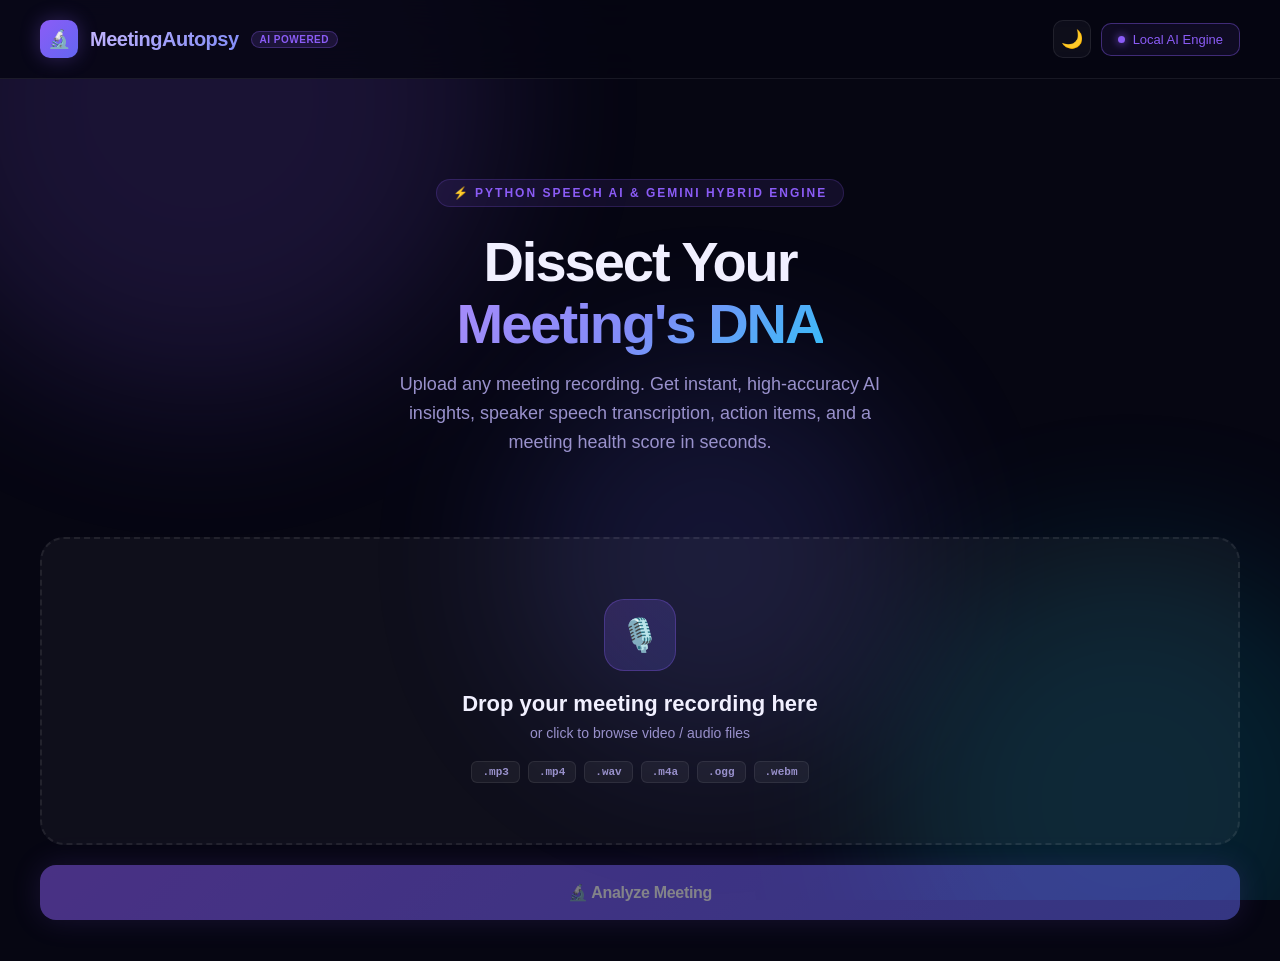
==== commit 239f201a: "Support universal AI providers (ChatGPT, Gemini, Groq, Claude) and add facial recognition tracking" ====
--- a/am.html
+++ b/am.html
@@ -88,7 +88,7 @@
     <!-- Results Section -->
     <div class="results" id="results">
       <div class="results-header">
-        <div class="results-title">📊 Meeting Report</div>
+        <div class="results-title" id="resultsMainTitle">📊 Analysis & Intelligence Report</div>
         <div class="results-actions">
           <button class="btn-secondary" onclick="exportPDF()">📄 Export PDF</button>
           <button class="btn-secondary" onclick="downloadReport()">📥 Download TXT</button>
@@ -97,26 +97,107 @@
         </div>
       </div>
 
+      <!-- AI Video Intelligence & Classification Banner -->
+      <div class="video-classification-card" id="videoClassificationCard">
+        <div class="classification-left">
+          <div class="classification-badge-wrap">
+            <div class="classification-badge" id="classBadge">
+              <span class="classification-icon" id="classIcon">🌐</span>
+              <span class="classification-type" id="classType">Detecting Content Type...</span>
+            </div>
+            <div class="confidence-pill" id="classConfidence">96% Match</div>
+          </div>
+          <div class="classification-desc" id="classDesc">
+            AI is analyzing visual frames, speech patterns, and interaction dynamics to classify this media file.
+          </div>
+          <div class="classification-evidence" id="classEvidence">
+            <span class="evidence-tag">Analyzing frames...</span>
+          </div>
+        </div>
+        <div class="classification-right">
+          <div class="speaker-reality-badge" id="speakerRealityBadge">
+            <div class="speaker-reality-icon" id="speakerRealityIcon">👤</div>
+            <div>
+              <div class="speaker-reality-title" id="speakerRealityTitle">1 Solo Speaker Verified</div>
+              <div class="speaker-reality-sub" id="speakerRealitySub">100% solo speech · Zero cross-talk</div>
+            </div>
+          </div>
+        </div>
+      </div>
+
       <div class="stats-grid">
         <div class="stat-card">
-          <div class="stat-label">Meeting Duration</div>
+          <div class="stat-label" id="lblDuration">Recording Duration</div>
           <div class="stat-value purple" id="statDuration">--</div>
           <div class="stat-sub">Total time</div>
         </div>
         <div class="stat-card green">
-          <div class="stat-label">Productive Time</div>
+          <div class="stat-label" id="lblProductive">Productive Speech</div>
           <div class="stat-value green" id="statProductive">--</div>
-          <div class="stat-sub">On-topic discussion</div>
+          <div class="stat-sub" id="lblProductiveSub">Active monologue / dialogue</div>
         </div>
         <div class="stat-card cyan">
-          <div class="stat-label">Participants</div>
+          <div class="stat-label" id="lblParticipants">Speakers</div>
           <div class="stat-value cyan" id="statParticipants">--</div>
-          <div class="stat-sub">Unique speakers</div>
+          <div class="stat-sub" id="lblParticipantsSub">Solo voice verified</div>
         </div>
         <div class="stat-card amber">
-          <div class="stat-label">Action Items</div>
+          <div class="stat-label" id="lblActions">Actionable Items</div>
           <div class="stat-value amber" id="statActions">--</div>
-          <div class="stat-sub">Tasks identified</div>
+          <div class="stat-sub" id="lblActionsSub">Key tasks identified</div>
+        </div>
+      </div>
+
+      <!-- Face Recognition & Active Speaker Tracker Card -->
+      <div class="card" id="faceRecognitionCard" style="margin-bottom:24px;">
+        <div class="card-header">
+          <div class="card-title">
+            <div class="card-title-icon" style="background:rgba(139,92,246,0.18);">👤</div>
+            <span>Face Recognition & Active Speaker Tracker</span>
+            <div class="face-detection-badge" id="faceDetectionBadge">
+              <span class="face-detection-status-dot"></span>
+              <span id="faceDetectionBadgeText">Deep Neural Vision Ready</span>
+            </div>
+          </div>
+          <div id="faceMemberCount" style="font-size:13px;color:var(--text-muted);font-weight:600;">0 Members Detected</div>
+        </div>
+
+        <div class="face-analysis-summary" id="faceAnalysisSummary">
+          <div class="face-summary-title">
+            <span>👁️ Visual Biometric Verification</span>
+            <span class="face-summary-pill" id="faceSummaryStatus">Analyzing Video...</span>
+          </div>
+          <div class="face-summary-desc" id="faceSummaryDesc">
+            AI face detection (YuNet) and deep neural recognition (SFace) verify participants and active speakers across the timeline.
+          </div>
+        </div>
+
+        <!-- Members Gallery -->
+        <div style="margin-bottom:20px;">
+          <div style="font-size:13px;font-weight:700;color:var(--text-primary);margin-bottom:12px;display:flex;align-items:center;gap:8px;">
+            <span>👥 Verified Video Members</span>
+            <span style="font-size:11px;color:var(--text-muted);font-weight:normal;">(Extracted & clustered via AI Face Recognition)</span>
+          </div>
+          <div class="members-gallery" id="membersGallery">
+            <div class="empty-state"><div class="empty-state-text">Member faces will appear after analysis</div></div>
+          </div>
+        </div>
+
+        <!-- Speaker Time Mapping -->
+        <div class="speaker-time-mapping">
+          <div class="speaker-time-header">
+            <div class="speaker-time-title">
+              <span>⏱️ Active Speaker Timeline (Kis Time Kon Bol Raha Hai)</span>
+              <span style="font-size:11px;color:var(--text-muted);font-weight:normal;">Timestamp-accurate voice & face sync</span>
+            </div>
+            <div style="font-size:12px;color:var(--accent);font-weight:600;" id="speakerActiveSummary">1 Speaker Active</div>
+          </div>
+          <div class="speaker-time-track" id="speakerTimeTrack" title="Interactive visual speaker timeline">
+            <!-- Dynamic colored blocks for timeline -->
+          </div>
+          <div class="speaker-intervals-list" id="speakerIntervalsList">
+            <div class="empty-state"><div class="empty-state-text">Speaker time intervals will appear here</div></div>
+          </div>
         </div>
       </div>
 
@@ -126,9 +207,10 @@
             <div class="card-header">
               <div class="card-title">
                 <div class="card-title-icon" style="background:rgba(139,92,246,0.15);">🏆</div>
-                Meeting Health Score
-              </div>
-            </div>
+                <span id="titleHealthCard">Meeting Health Score</span>
+              </div>
+            </div>
+
             <div class="score-display">
               <div class="score-circle-wrap">
                 <svg class="score-svg" viewBox="0 0 140 140">
@@ -155,7 +237,7 @@
             <div class="card-header">
               <div class="card-title">
                 <div class="card-title-icon" style="background:rgba(6,182,212,0.15);">📅</div>
-                Meeting Timeline
+                <span id="titleTimelineCard">Meeting Timeline</span>
               </div>
             </div>
             <div class="timeline" id="timeline"><div class="empty-state"><div class="empty-state-text">Timeline will appear after analysis</div></div></div>
@@ -165,7 +247,7 @@
             <div class="card-header">
               <div class="card-title">
                 <div class="card-title-icon" style="background:rgba(16,185,129,0.15);">📝</div>
-                Full Transcribed Speech
+                <span id="titleTranscriptCard">Full Transcribed Speech</span>
               </div>
               <button class="copy-btn" id="transcriptCopyBtn" onclick="copyTranscript()" style="display:none;" title="Copy entire transcript">
                 📋 Copy
@@ -180,7 +262,7 @@
             <div class="card-header">
               <div class="card-title">
                 <div class="card-title-icon" style="background:rgba(6,182,212,0.15);">🎤</div>
-                Speaker Breakdown
+                <span id="titleSpeakersCard">Speaker Breakdown</span>
               </div>
             </div>
             <div class="speaker-list" id="speakerList"><div class="empty-state"><div class="empty-state-text">Speaker data will appear after analysis</div></div></div>
@@ -190,7 +272,7 @@
             <div class="card-header">
               <div class="card-title">
                 <div class="card-title-icon" style="background:rgba(245,158,11,0.15);">⚡</div>
-                Key Decisions & Takeaways
+                <span id="titleDecisionsCard">Key Decisions & Takeaways</span>
               </div>
             </div>
             <div class="decisions-list" id="decisionsList"><div class="empty-state"><div class="empty-state-text">Decisions will appear after analysis</div></div></div>
@@ -200,7 +282,7 @@
             <div class="card-header">
               <div class="card-title">
                 <div class="card-title-icon" style="background:rgba(16,185,129,0.15);">💭</div>
-                Meeting Sentiment
+                <span id="titleSentimentCard">Meeting Sentiment</span>
               </div>
             </div>
             <div class="sentiment-grid" id="sentimentGrid">
@@ -216,10 +298,11 @@
         <div class="card-header">
           <div class="card-title">
             <div class="card-title-icon" style="background:rgba(239,68,68,0.15);">✅</div>
-            Action Items
+            <span id="titleActionsCard">Action Items</span>
           </div>
           <div id="actionCount" style="font-size:13px;color:var(--text-muted);">0 tasks</div>
         </div>
+
         <div class="action-items" id="actionItems"><div class="empty-state"><div class="empty-state-text">Action items will appear after analysis</div></div></div>
       </div>
 
@@ -237,11 +320,11 @@
         </div>
         <div class="chat-messages" id="chatMessages"></div>
         <div class="chat-suggestions" id="chatSuggestions">
+          <span class="chat-suggestion" onclick="sendSuggestion(this)">👤 Is video me kitne member join hain?</span>
+          <span class="chat-suggestion" onclick="sendSuggestion(this)">⏱️ Kis time kon bol raha hai?</span>
           <span class="chat-suggestion" onclick="sendSuggestion(this)">📋 Summarize key points</span>
           <span class="chat-suggestion" onclick="sendSuggestion(this)">🎯 What were the main decisions?</span>
-          <span class="chat-suggestion" onclick="sendSuggestion(this)">⚡ Who should follow up on action items?</span>
-          <span class="chat-suggestion" onclick="sendSuggestion(this)">😊 What was the overall mood?</span>
-          <span class="chat-suggestion" onclick="sendSuggestion(this)">💡 Speaker ne AI ke baare me kya bola?</span>
+          <span class="chat-suggestion" onclick="sendSuggestion(this)">🛠️ Recommended UI/UX fixes</span>
         </div>
         <div class="chat-input-area">
           <div class="chat-input-wrap">
@@ -255,19 +338,67 @@
   </main>
 </div>
 
-<!-- API Key Modal -->
+<!-- Universal AI Key Modal -->
 <div class="modal-overlay" id="modalOverlay" onclick="closeModalOutside(event)">
   <div class="modal">
-    <div class="modal-icon">⚡</div>
-    <div class="modal-title">AI Engine Settings</div>
-    <div class="modal-desc">MeetingAutopsy includes a <strong>Dedicated Python Speech AI Engine</strong> that transcribes actual audio with &gt;85% accuracy locally. You can also optionally connect Google Gemini API for cloud processing.</div>
-    <input type="password" class="modal-input" id="apiKeyInput" placeholder="Enter Gemini API key (optional)..." />
-    <br/>
-    <a href="https://aistudio.google.com/app/apikey" target="_blank" class="modal-link">🔗 Get your free API key from Google AI Studio</a>
-    <br/><br/>
-    <div style="display:flex;gap:12px;justify-content:center;flex-wrap:wrap;">
-      <button class="modal-btn" onclick="saveApiKey()">Save & Connect Cloud</button>
-      <button class="modal-btn" style="background:rgba(255,255,255,0.08);border:1px solid var(--border);" onclick="useLocalAiOnly()">Use Built-in Local AI</button>
+    <div style="display:flex;align-items:center;justify-content:space-between;margin-bottom:12px;">
+      <div style="display:flex;align-items:center;gap:10px;">
+        <div class="modal-icon" style="margin-bottom:0;font-size:32px;">🌐</div>
+        <div>
+          <div class="modal-title" style="margin-bottom:2px;font-size:18px;">Universal AI Provider Settings</div>
+          <div style="font-size:12px;color:var(--text-muted);">Use ChatGPT, Gemini, Groq, Claude, or Local AI</div>
+        </div>
+      </div>
+      <button class="chat-close-btn" onclick="closeModal()" title="Close">✕</button>
+    </div>
+
+    <div class="modal-desc" style="margin-bottom:16px;">
+      Connect your preferred AI platform. Paste your API key below — MeetingAutopsy will <strong>auto-detect</strong> your platform or you can select it manually.
+    </div>
+
+    <!-- Provider Selection -->
+    <div style="margin-bottom:12px;">
+      <label style="display:block;font-size:12px;font-weight:700;color:var(--text-secondary);margin-bottom:6px;">AI Platform / Provider</label>
+      <select class="modal-select" id="aiProviderSelect" onchange="onAiProviderChange()">
+        <option value="auto">🤖 Auto-Detect (Paste any key: ChatGPT, Gemini, Groq...)</option>
+        <option value="openai">🟢 OpenAI (ChatGPT · GPT-4o & Whisper)</option>
+        <option value="gemini">🔵 Google Gemini (Gemini 2.0 / 1.5 Flash)</option>
+        <option value="groq">⚡ Groq Cloud (Ultra-Fast Whisper + Llama 3.3)</option>
+        <option value="claude">🟣 Anthropic Claude (Claude 3.5 Sonnet / Haiku)</option>
+        <option value="custom">🌐 Custom OpenAI-Compatible (DeepSeek, Ollama, OpenRouter)</option>
+      </select>
+    </div>
+
+    <!-- API Key Input -->
+    <div style="margin-bottom:12px;">
+      <div style="display:flex;justify-content:space-between;font-size:12px;font-weight:700;color:var(--text-secondary);margin-bottom:6px;">
+        <span>API Key</span>
+        <span id="detectedProviderBadge" style="color:var(--accent);font-weight:700;"></span>
+      </div>
+      <input type="password" class="modal-input" id="apiKeyInput" placeholder="Paste your API key (e.g. sk-... or AIza...)" oninput="onApiKeyInput()" style="margin-bottom:6px;" />
+      <div style="display:flex;justify-content:space-between;align-items:center;">
+        <a id="providerDocLink" href="https://platform.openai.com/api-keys" target="_blank" class="modal-link" style="margin-bottom:0;font-size:11px;">🔗 Get your API key from OpenAI Platform</a>
+        <button type="button" onclick="toggleKeyVisibility()" style="background:none;border:none;color:var(--text-muted);font-size:11px;cursor:pointer;">👁️ Show/Hide</button>
+      </div>
+    </div>
+
+    <!-- Custom Base URL (Visible when custom selected) -->
+    <div id="customEndpointGroup" style="display:none;margin-bottom:12px;">
+      <label style="display:block;font-size:12px;font-weight:700;color:var(--text-secondary);margin-bottom:6px;">Custom API Base URL</label>
+      <input type="text" class="modal-input" id="customBaseUrlInput" placeholder="https://api.deepseek.com/v1" style="margin-bottom:4px;" />
+      <div style="font-size:11px;color:var(--text-muted);">Works with DeepSeek, Ollama (http://localhost:11434/v1), OpenRouter, etc.</div>
+    </div>
+
+    <!-- Optional Model Override -->
+    <div style="margin-bottom:18px;">
+      <label style="display:block;font-size:12px;font-weight:700;color:var(--text-secondary);margin-bottom:6px;">Model Name <span style="font-size:11px;color:var(--text-muted);font-weight:normal;">(Optional - leave blank for default)</span></label>
+      <input type="text" class="modal-input" id="aiModelInput" placeholder="Default: gpt-4o-mini / gemini-2.0-flash / llama-3.3-70b" style="margin-bottom:0;" />
+    </div>
+
+    <!-- Action Buttons -->
+    <div style="display:flex;gap:10px;justify-content:center;flex-wrap:wrap;">
+      <button class="modal-btn" style="flex:1;" onclick="saveApiKey()">Save & Connect</button>
+      <button class="modal-btn" style="background:rgba(255,255,255,0.08);border:1px solid var(--border);flex:1;" onclick="useLocalAiOnly()">Use Local AI Only</button>
     </div>
   </div>
 </div>
--- a/style.css
+++ b/style.css
@@ -1,488 +1,858 @@
-:root {
-      --bg-primary: #060612;
-      --bg-secondary: #0d0d1f;
-      --bg-card: rgba(255, 255, 255, 0.04);
-      --bg-card-hover: rgba(255, 255, 255, 0.07);
-      --border: rgba(255, 255, 255, 0.08);
-      --border-active: rgba(139, 92, 246, 0.5);
-      --text-primary: #f1f0ff;
-      --text-secondary: #9991cc;
-      --text-muted: #4a4472;
-      --accent: #8b5cf6;
-      --accent-glow: rgba(139, 92, 246, 0.3);
-      --accent2: #06b6d4;
-      --accent3: #10b981;
-      --accent4: #f59e0b;
-      --danger: #ef4444;
-      --gradient-1: linear-gradient(135deg, #8b5cf6, #6366f1);
-      --gradient-2: linear-gradient(135deg, #06b6d4, #0ea5e9);
-      --gradient-3: linear-gradient(135deg, #10b981, #059669);
-      --shadow-glow: 0 0 40px rgba(139, 92, 246, 0.15);
-    }
-
-    [data-theme="light"] {
-      --bg-primary: #f0f0ff;
-      --bg-secondary: #e8e8f8;
-      --bg-card: rgba(255, 255, 255, 0.7);
-      --bg-card-hover: rgba(255, 255, 255, 0.9);
-      --border: rgba(139, 92, 246, 0.15);
-      --border-active: rgba(139, 92, 246, 0.5);
-      --text-primary: #1a1040;
-      --text-secondary: #5a4a8a;
-      --text-muted: #9988cc;
-      --accent: #7c3aed;
-      --accent-glow: rgba(124, 58, 237, 0.2);
-      --accent2: #0891b2;
-      --accent3: #059669;
-      --accent4: #d97706;
-      --danger: #dc2626;
-      --shadow-glow: 0 0 40px rgba(139, 92, 246, 0.1);
-    }
-    [data-theme="light"] .bg-orbs .orb { opacity: 0.06; }
-    [data-theme="light"] header { background: rgba(240, 240, 255, 0.85); }
-    [data-theme="light"] .transcript-box { background: rgba(0,0,0,0.04); }
-    [data-theme="light"] .modal { background: #f5f3ff; }
-    [data-theme="light"] .modal-input { background: rgba(0,0,0,0.04); }
-    [data-theme="light"] .toast { background: #f5f3ff; }
-    [data-theme="light"] .chat-messages { background: rgba(0,0,0,0.03); }
-    [data-theme="light"] .chat-msg.ai .chat-bubble { background: rgba(139,92,246,0.1); color: var(--text-primary); }
-    [data-theme="light"] .chat-msg.user .chat-bubble { background: var(--accent); color: white; }
-    [data-theme="light"] .chat-input-wrap { background: rgba(0,0,0,0.04); border-color: rgba(139,92,246,0.2); }
-    [data-theme="light"] .chat-input { background: transparent; color: var(--text-primary); }
-
-    * { margin: 0; padding: 0; box-sizing: border-box; }
-
-    body {
-      font-family: 'Inter', sans-serif;
-      background: var(--bg-primary);
-      color: var(--text-primary);
-      min-height: 100vh;
-      overflow-x: hidden;
-    }
-
-    .bg-orbs { position: fixed; inset: 0; pointer-events: none; z-index: 0; overflow: hidden; }
-    .orb { position: absolute; border-radius: 50%; filter: blur(80px); opacity: 0.15; animation: floatOrb 20s infinite ease-in-out; }
-    .orb-1 { width: 600px; height: 600px; background: #8b5cf6; top: -200px; left: -100px; animation-delay: 0s; }
-    .orb-2 { width: 500px; height: 500px; background: #06b6d4; bottom: -150px; right: -100px; animation-delay: -7s; }
-    .orb-3 { width: 400px; height: 400px; background: #6366f1; top: 40%; left: 40%; animation-delay: -14s; }
-
-    @keyframes floatOrb {
-      0%, 100% { transform: translate(0, 0) scale(1); }
-      33% { transform: translate(30px, -30px) scale(1.05); }
-      66% { transform: translate(-20px, 20px) scale(0.95); }
-    }
-
-    .app { position: relative; z-index: 1; }
-
-    header {
-      display: flex; align-items: center; justify-content: space-between;
-      padding: 20px 40px; border-bottom: 1px solid var(--border);
-      backdrop-filter: blur(20px); background: rgba(6, 6, 18, 0.8);
-      position: sticky; top: 0; z-index: 100;
-    }
-
-    .logo { display: flex; align-items: center; gap: 12px; }
-    .logo-icon {
-      width: 38px; height: 38px; background: var(--gradient-1); border-radius: 10px;
-      display: flex; align-items: center; justify-content: center; font-size: 18px;
-      box-shadow: 0 0 20px var(--accent-glow);
-    }
-    .logo-text {
-      font-size: 20px; font-weight: 800; letter-spacing: -0.5px;
-      background: linear-gradient(135deg, #c4b5fd, #818cf8);
-      -webkit-background-clip: text; -webkit-text-fill-color: transparent; background-clip: text;
-    }
-    .logo-badge {
-      font-size: 10px; font-weight: 600; color: var(--accent);
-      background: rgba(139, 92, 246, 0.15); border: 1px solid rgba(139, 92, 246, 0.3);
-      padding: 2px 8px; border-radius: 20px; letter-spacing: 0.5px;
-    }
-
-    .api-key-btn {
-      display: flex; align-items: center; gap: 8px; padding: 8px 16px;
-      background: var(--bg-card); border: 1px solid var(--border); border-radius: 10px;
-      color: var(--text-secondary); font-size: 13px; font-family: 'Inter', sans-serif;
-      cursor: pointer; transition: all 0.2s;
-    }
-    .api-key-btn:hover { background: var(--bg-card-hover); border-color: var(--accent); color: var(--text-primary); }
-    .api-key-btn.connected { color: var(--accent3); border-color: rgba(16, 185, 129, 0.3); background: rgba(16, 185, 129, 0.05); }
-    .api-key-btn.local-mode { color: var(--accent); border-color: rgba(139, 92, 246, 0.4); background: rgba(139, 92, 246, 0.08); }
-    .api-key-dot { width: 7px; height: 7px; border-radius: 50%; background: var(--text-muted); transition: all 0.3s; }
-    .api-key-btn.connected .api-key-dot { background: var(--accent3); box-shadow: 0 0 8px var(--accent3); }
-    .api-key-btn.local-mode .api-key-dot { background: var(--accent); box-shadow: 0 0 8px var(--accent); }
-
-    .header-right { display: flex; align-items: center; gap: 10px; }
-    .theme-toggle {
-      width: 38px; height: 38px; border-radius: 10px;
-      background: var(--bg-card); border: 1px solid var(--border);
-      display: flex; align-items: center; justify-content: center;
-      cursor: pointer; font-size: 18px; transition: all 0.2s;
-    }
-    .theme-toggle:hover { background: var(--bg-card-hover); border-color: var(--accent); transform: scale(1.05); }
-
-    main { padding: 40px; max-width: 1400px; margin: 0 auto; }
-
-    .hero { text-align: center; padding: 60px 20px 40px; }
-    .hero-eyebrow {
-      display: inline-flex; align-items: center; gap: 8px; font-size: 12px; font-weight: 600;
-      letter-spacing: 2px; text-transform: uppercase; color: var(--accent);
-      background: rgba(139, 92, 246, 0.1); border: 1px solid rgba(139, 92, 246, 0.2);
-      padding: 6px 16px; border-radius: 20px; margin-bottom: 24px;
-    }
-    .hero h1 { font-size: 56px; font-weight: 900; line-height: 1.1; letter-spacing: -2px; margin-bottom: 16px; }
-    .hero h1 span {
-      background: linear-gradient(135deg, #a78bfa, #818cf8, #38bdf8);
-      -webkit-background-clip: text; -webkit-text-fill-color: transparent; background-clip: text;
-    }
-    .hero p { font-size: 18px; color: var(--text-secondary); max-width: 500px; margin: 0 auto 40px; line-height: 1.6; }
-
-    .upload-zone {
-      border: 2px dashed var(--border); border-radius: 24px; padding: 60px 40px;
-      text-align: center; cursor: pointer; transition: all 0.3s ease;
-      background: var(--bg-card); position: relative; overflow: hidden;
-    }
-    .upload-zone::before {
-      content: ''; position: absolute; inset: 0;
-      background: radial-gradient(ellipse at center, rgba(139, 92, 246, 0.05) 0%, transparent 70%);
-      opacity: 0; transition: opacity 0.3s;
-    }
-    .upload-zone:hover { border-color: var(--accent); box-shadow: var(--shadow-glow); }
-    .upload-zone:hover::before { opacity: 1; }
-    .upload-zone.drag-over { border-color: var(--accent); background: rgba(139, 92, 246, 0.08); transform: scale(1.01); box-shadow: 0 0 60px rgba(139, 92, 246, 0.2); }
-    .upload-zone.has-file { border-color: var(--accent3); border-style: solid; background: rgba(16, 185, 129, 0.05); }
-
-    .upload-icon {
-      width: 72px; height: 72px; margin: 0 auto 20px;
-      background: linear-gradient(135deg, rgba(139, 92, 246, 0.2), rgba(99, 102, 241, 0.2));
-      border: 1px solid rgba(139, 92, 246, 0.3); border-radius: 20px;
-      display: flex; align-items: center; justify-content: center; font-size: 32px; transition: all 0.3s;
-    }
-    .upload-zone:hover .upload-icon { transform: scale(1.1); box-shadow: 0 0 30px rgba(139, 92, 246, 0.3); }
-    .upload-title { font-size: 22px; font-weight: 700; margin-bottom: 8px; }
-    .upload-subtitle { font-size: 14px; color: var(--text-secondary); margin-bottom: 20px; }
-    .upload-formats { display: flex; gap: 8px; justify-content: center; flex-wrap: wrap; }
-    .format-badge {
-      font-size: 11px; font-weight: 600; font-family: 'JetBrains Mono', monospace;
-      padding: 4px 10px; border-radius: 6px;
-      background: rgba(255, 255, 255, 0.05); border: 1px solid var(--border); color: var(--text-secondary);
-    }
-
-    .file-preview {
-      display: none; align-items: center; gap: 16px;
-      background: rgba(16, 185, 129, 0.08); border: 1px solid rgba(16, 185, 129, 0.2);
-      border-radius: 16px; padding: 16px 20px; margin-top: 20px;
-    }
-    .file-preview.visible { display: flex; }
-    .file-icon { font-size: 28px; }
-    .file-info { text-align: left; flex: 1; }
-    .file-name { font-size: 14px; font-weight: 600; color: var(--text-primary); }
-    .file-size { font-size: 12px; color: var(--text-secondary); margin-top: 2px; }
-    .file-remove {
-      width: 32px; height: 32px; background: rgba(239, 68, 68, 0.1);
-      border: 1px solid rgba(239, 68, 68, 0.2); border-radius: 8px;
-      display: flex; align-items: center; justify-content: center;
-      cursor: pointer; font-size: 16px; color: var(--danger); transition: all 0.2s;
-    }
-    .file-remove:hover { background: rgba(239, 68, 68, 0.2); }
-
-    .analyze-btn {
-      width: 100%; padding: 18px; background: var(--gradient-1); border: none; border-radius: 16px;
-      color: white; font-size: 16px; font-weight: 700; font-family: 'Inter', sans-serif;
-      cursor: pointer; transition: all 0.3s; display: flex; align-items: center; justify-content: center;
-      gap: 10px; box-shadow: 0 0 30px rgba(139, 92, 246, 0.3); margin-top: 20px; letter-spacing: -0.3px;
-    }
-    .analyze-btn:hover { transform: translateY(-2px); box-shadow: 0 0 50px rgba(139, 92, 246, 0.5); }
-    .analyze-btn:active { transform: translateY(0); }
-    .analyze-btn:disabled { opacity: 0.5; cursor: not-allowed; transform: none; }
-    .btn-spinner {
-      width: 18px; height: 18px; border: 2px solid rgba(255,255,255,0.3);
-      border-top-color: white; border-radius: 50%; animation: spin 0.8s linear infinite; display: none;
-    }
-    .analyze-btn.loading .btn-spinner { display: block; }
-    .analyze-btn.loading .btn-text { display: none; }
-
-    @keyframes spin { to { transform: rotate(360deg); } }
-
-    .progress-section { display: none; margin: 20px 0; }
-    .progress-section.visible { display: block; }
-    .progress-label { display: flex; justify-content: space-between; font-size: 13px; color: var(--text-secondary); margin-bottom: 10px; }
-    .progress-label span { color: var(--accent); font-weight: 600; }
-    .progress-bar-track { height: 6px; background: var(--bg-card); border-radius: 10px; overflow: hidden; }
-    .progress-bar-fill { height: 100%; background: var(--gradient-1); border-radius: 10px; width: 0%; transition: width 0.5s ease; box-shadow: 0 0 10px var(--accent-glow); }
-    .progress-steps { display: flex; gap: 12px; margin-top: 16px; flex-wrap: wrap; }
-    .progress-step { display: flex; align-items: center; gap: 6px; font-size: 12px; color: var(--text-muted); transition: color 0.3s; }
-    .progress-step.active { color: var(--accent); }
-    .progress-step.done { color: var(--accent3); }
-    .step-dot { width: 8px; height: 8px; border-radius: 50%; background: var(--text-muted); transition: all 0.3s; }
-    .progress-step.active .step-dot { background: var(--accent); box-shadow: 0 0 8px var(--accent); animation: pulse 1s infinite; }
-    .progress-step.done .step-dot { background: var(--accent3); }
-
-    @keyframes pulse { 0%, 100% { opacity: 1; } 50% { opacity: 0.4; } }
-
-    .results { display: none; }
-    .results.visible { display: block; animation: fadeInUp 0.6s ease; }
-
-    @keyframes fadeInUp { from { opacity: 0; transform: translateY(30px); } to { opacity: 1; transform: translateY(0); } }
-
-    .results-header { display: flex; align-items: center; justify-content: space-between; margin-bottom: 32px; }
-    .results-title { font-size: 28px; font-weight: 800; letter-spacing: -0.5px; }
-    .results-actions { display: flex; gap: 10px; }
-
-    .btn-secondary {
-      display: flex; align-items: center; gap: 8px; padding: 10px 18px;
-      background: var(--bg-card); border: 1px solid var(--border); border-radius: 12px;
-      color: var(--text-secondary); font-size: 13px; font-weight: 500;
-      font-family: 'Inter', sans-serif; cursor: pointer; transition: all 0.2s;
-    }
-    .btn-secondary:hover { background: var(--bg-card-hover); color: var(--text-primary); border-color: var(--accent); }
-
-    .stats-grid { display: grid; grid-template-columns: repeat(4, 1fr); gap: 16px; margin-bottom: 24px; }
-    .stat-card {
-      background: var(--bg-card); border: 1px solid var(--border); border-radius: 20px;
-      padding: 24px; transition: all 0.3s; position: relative; overflow: hidden;
-    }
-    .stat-card::after {
-      content: ''; position: absolute; top: 0; left: 0; right: 0; height: 2px;
-      background: var(--gradient-1); opacity: 0; transition: opacity 0.3s;
-    }
-    .stat-card:hover { background: var(--bg-card-hover); transform: translateY(-2px); box-shadow: var(--shadow-glow); }
-    .stat-card:hover::after { opacity: 1; }
-    .stat-card.green::after { background: var(--gradient-3); }
-    .stat-card.cyan::after { background: var(--gradient-2); }
-    .stat-card.amber::after { background: linear-gradient(135deg, #f59e0b, #d97706); }
-    .stat-label { font-size: 12px; font-weight: 600; text-transform: uppercase; letter-spacing: 1px; color: var(--text-muted); margin-bottom: 12px; }
-    .stat-value { font-size: 36px; font-weight: 900; letter-spacing: -1.5px; line-height: 1; margin-bottom: 4px; }
-    .stat-value.purple { color: var(--accent); }
-    .stat-value.green { color: var(--accent3); }
-    .stat-value.cyan { color: var(--accent2); }
-    .stat-value.amber { color: var(--accent4); }
-    .stat-sub { font-size: 12px; color: var(--text-muted); }
-
-    .main-grid { display: grid; grid-template-columns: 1fr 380px; gap: 24px; margin-bottom: 24px; }
-    .card { background: var(--bg-card); border: 1px solid var(--border); border-radius: 20px; padding: 28px; transition: all 0.3s; }
-    .card:hover { background: var(--bg-card-hover); }
-    .card-header { display: flex; align-items: center; justify-content: space-between; margin-bottom: 24px; }
-    .card-title { font-size: 16px; font-weight: 700; display: flex; align-items: center; gap: 8px; }
-    .card-title-icon { width: 32px; height: 32px; border-radius: 8px; display: flex; align-items: center; justify-content: center; font-size: 16px; }
-
-    .score-display { display: flex; align-items: center; gap: 32px; }
-    .score-circle-wrap { position: relative; width: 140px; height: 140px; flex-shrink: 0; }
-    .score-svg { width: 140px; height: 140px; transform: rotate(-90deg); }
-    .score-track { fill: none; stroke: rgba(255,255,255,0.06); stroke-width: 10; }
-    .score-fill { fill: none; stroke: url(#scoreGradient); stroke-width: 10; stroke-linecap: round; stroke-dasharray: 377; stroke-dashoffset: 377; transition: stroke-dashoffset 1.5s cubic-bezier(0.34, 1.56, 0.64, 1); }
-    .score-number { position: absolute; inset: 0; display: flex; flex-direction: column; align-items: center; justify-content: center; font-size: 34px; font-weight: 900; letter-spacing: -1px; }
-    .score-number small { font-size: 12px; font-weight: 500; color: var(--text-muted); letter-spacing: 0; }
-    .score-details { flex: 1; }
-    .score-label { font-size: 20px; font-weight: 800; margin-bottom: 8px; }
-    .score-desc { font-size: 14px; color: var(--text-secondary); line-height: 1.6; margin-bottom: 16px; }
-    .score-tags { display: flex; gap: 8px; flex-wrap: wrap; }
-    .score-tag { font-size: 11px; font-weight: 600; padding: 4px 10px; border-radius: 20px; }
-    .score-tag.good { background: rgba(16, 185, 129, 0.15); color: var(--accent3); border: 1px solid rgba(16, 185, 129, 0.2); }
-    .score-tag.bad { background: rgba(239, 68, 68, 0.12); color: #f87171; border: 1px solid rgba(239, 68, 68, 0.2); }
-    .score-tag.warn { background: rgba(245, 158, 11, 0.12); color: var(--accent4); border: 1px solid rgba(245, 158, 11, 0.2); }
-
-    .speaker-list { display: flex; flex-direction: column; gap: 14px; }
-    .speaker-header { display: flex; align-items: center; justify-content: space-between; margin-bottom: 8px; }
-    .speaker-name { display: flex; align-items: center; gap: 10px; font-size: 13px; font-weight: 600; }
-    .speaker-dot { width: 10px; height: 10px; border-radius: 50%; }
-    .speaker-time { font-size: 12px; color: var(--text-secondary); font-family: 'JetBrains Mono', monospace; }
-    .speaker-bar-track { height: 6px; background: rgba(255,255,255,0.06); border-radius: 10px; overflow: hidden; }
-    .speaker-bar-fill { height: 100%; border-radius: 10px; width: 0%; transition: width 1.2s cubic-bezier(0.34, 1.56, 0.64, 1); }
-
-    .timeline-item { display: flex; gap: 16px; padding-bottom: 24px; position: relative; }
-    .timeline-item:not(:last-child)::before { content: ''; position: absolute; left: 17px; top: 36px; bottom: 0; width: 2px; background: var(--border); }
-    .timeline-dot { width: 36px; height: 36px; border-radius: 10px; flex-shrink: 0; display: flex; align-items: center; justify-content: center; font-size: 16px; background: var(--bg-card); border: 1px solid var(--border); }
-    .timeline-content { flex: 1; padding-top: 4px; }
-    .timeline-time { font-size: 11px; color: var(--text-muted); font-family: 'JetBrains Mono', monospace; margin-bottom: 4px; }
-    .timeline-text { font-size: 13px; color: var(--text-secondary); line-height: 1.6; }
-    .timeline-highlight { color: var(--text-primary); font-weight: 600; }
-
-    .action-items { display: flex; flex-direction: column; gap: 12px; }
-    .action-item {
-      display: flex; align-items: flex-start; gap: 14px; padding: 14px 16px;
-      background: rgba(255,255,255,0.03); border: 1px solid var(--border);
-      border-radius: 14px; transition: all 0.2s; cursor: pointer;
-    }
-    .action-item:hover { background: rgba(255,255,255,0.06); border-color: var(--accent); }
-    .action-checkbox { width: 20px; height: 20px; border: 2px solid var(--border); border-radius: 6px; flex-shrink: 0; margin-top: 2px; display: flex; align-items: center; justify-content: center; transition: all 0.2s; }
-    .action-item.checked .action-checkbox { background: var(--accent3); border-color: var(--accent3); }
-    .action-item.checked .action-checkbox::after { content: '✓'; font-size: 12px; color: white; }
-    .action-item.checked .action-text { text-decoration: line-through; color: var(--text-muted); }
-    .action-info { flex: 1; }
-    .action-text { font-size: 13px; color: var(--text-primary); line-height: 1.5; margin-bottom: 6px; }
-    .action-meta { display: flex; gap: 8px; flex-wrap: wrap; }
-    .action-tag { font-size: 10px; font-weight: 600; padding: 2px 8px; border-radius: 20px; text-transform: uppercase; letter-spacing: 0.5px; }
-    .action-tag.owner { background: rgba(139, 92, 246, 0.15); color: #c4b5fd; border: 1px solid rgba(139, 92, 246, 0.2); }
-    .action-tag.deadline { background: rgba(245, 158, 11, 0.12); color: var(--accent4); border: 1px solid rgba(245, 158, 11, 0.2); }
-    .action-tag.priority { background: rgba(239, 68, 68, 0.12); color: #f87171; border: 1px solid rgba(239, 68, 68, 0.2); }
-
-    .sentiment-grid { display: grid; grid-template-columns: 1fr 1fr 1fr; gap: 12px; }
-    .sentiment-item { text-align: center; padding: 20px 12px; background: rgba(255,255,255,0.03); border: 1px solid var(--border); border-radius: 14px; }
-    .sentiment-emoji { font-size: 28px; margin-bottom: 8px; }
-    .sentiment-label { font-size: 11px; font-weight: 600; color: var(--text-muted); text-transform: uppercase; letter-spacing: 1px; margin-bottom: 6px; }
-    .sentiment-percent { font-size: 22px; font-weight: 800; }
-
-    .decisions-list { display: flex; flex-direction: column; gap: 10px; }
-    .decision-item { display: flex; align-items: flex-start; gap: 12px; padding: 14px 16px; background: rgba(6, 182, 212, 0.05); border: 1px solid rgba(6, 182, 212, 0.15); border-radius: 12px; }
-    .decision-icon { font-size: 16px; margin-top: 2px; flex-shrink: 0; }
-    .decision-text { font-size: 13px; color: var(--text-secondary); line-height: 1.6; }
-
-    .transcript-box { background: rgba(0,0,0,0.3); border: 1px solid var(--border); border-radius: 14px; padding: 20px; max-height: 300px; overflow-y: auto; font-size: 13px; line-height: 1.8; color: var(--text-secondary); }
-    .transcript-box::-webkit-scrollbar { width: 4px; }
-    .transcript-box::-webkit-scrollbar-thumb { background: var(--border); border-radius: 10px; }
-    .transcript-speaker { font-weight: 700; color: var(--accent); font-size: 11px; text-transform: uppercase; letter-spacing: 1px; }
-
-    .modal-overlay { position: fixed; inset: 0; background: rgba(0, 0, 0, 0.8); backdrop-filter: blur(10px); z-index: 1000; display: none; align-items: center; justify-content: center; }
-    .modal-overlay.open { display: flex; }
-    .modal { background: #0d0d1f; border: 1px solid rgba(139, 92, 246, 0.3); border-radius: 24px; padding: 40px; width: 460px; animation: modalIn 0.3s cubic-bezier(0.34, 1.56, 0.64, 1); box-shadow: 0 0 80px rgba(139, 92, 246, 0.2); }
-    @keyframes modalIn { from { opacity: 0; transform: scale(0.9) translateY(20px); } to { opacity: 1; transform: scale(1) translateY(0); } }
-    .modal-icon { font-size: 40px; margin-bottom: 16px; }
-    .modal-title { font-size: 22px; font-weight: 800; margin-bottom: 8px; }
-    .modal-desc { font-size: 14px; color: var(--text-secondary); line-height: 1.6; margin-bottom: 24px; }
-    .modal-input { width: 100%; padding: 14px 16px; background: rgba(255,255,255,0.04); border: 1px solid var(--border); border-radius: 12px; color: var(--text-primary); font-size: 14px; font-family: 'JetBrains Mono', monospace; outline: none; transition: all 0.2s; margin-bottom: 16px; }
-    .modal-input:focus { border-color: var(--accent); box-shadow: 0 0 0 3px rgba(139, 92, 246, 0.1); }
-    .modal-input::placeholder { color: var(--text-muted); }
-    .modal-link { display: inline-flex; align-items: center; gap: 6px; font-size: 12px; color: var(--accent); text-decoration: none; margin-bottom: 24px; }
-    .modal-link:hover { text-decoration: underline; }
-    .modal-btn { width: 100%; padding: 14px; background: var(--gradient-1); border: none; border-radius: 12px; color: white; font-size: 15px; font-weight: 700; font-family: 'Inter', sans-serif; cursor: pointer; transition: all 0.2s; }
-    .modal-btn:hover { opacity: 0.9; transform: translateY(-1px); }
-
-    .toast { position: fixed; bottom: 32px; right: 32px; background: #1a1a2e; border: 1px solid var(--border); border-radius: 14px; padding: 16px 20px; display: flex; align-items: center; gap: 12px; font-size: 14px; font-weight: 500; box-shadow: 0 20px 60px rgba(0,0,0,0.5); z-index: 2000; transform: translateY(100px); opacity: 0; transition: all 0.4s cubic-bezier(0.34, 1.56, 0.64, 1); }
-    .toast.show { transform: translateY(0); opacity: 1; }
-    .toast.success { border-color: rgba(16, 185, 129, 0.3); }
-    .toast.error { border-color: rgba(239, 68, 68, 0.3); }
-    .toast-icon { font-size: 20px; }
-
-    .empty-state { text-align: center; padding: 40px; color: var(--text-muted); }
-    .empty-state-icon { font-size: 40px; margin-bottom: 12px; opacity: 0.5; }
-    .empty-state-text { font-size: 14px; }
-
-    @media (max-width: 1100px) { .main-grid { grid-template-columns: 1fr; } .stats-grid { grid-template-columns: repeat(2, 1fr); } }
-    @media (max-width: 600px) { header { padding: 16px 20px; } main { padding: 20px; } .hero h1 { font-size: 36px; } .stats-grid { grid-template-columns: repeat(2, 1fr); } }
-    ::-webkit-scrollbar { width: 6px; }
-    ::-webkit-scrollbar-track { background: var(--bg-primary); }
-    ::-webkit-scrollbar-thumb { background: var(--border); border-radius: 10px; }
-    input[type="file"] { display: none; }
-
-    /* ── AI CHAT PANEL ────────────────────────────────── */
-    .chat-panel {
-      display: none; margin-top: 24px;
-      background: var(--bg-card); border: 1px solid var(--border);
-      border-radius: 20px; overflow: hidden; transition: all 0.4s;
-    }
-    .chat-panel.visible { display: block; animation: fadeInUp 0.5s ease; }
-    .chat-header {
-      display: flex; align-items: center; justify-content: space-between;
-      padding: 18px 24px; border-bottom: 1px solid var(--border);
-      background: linear-gradient(90deg, rgba(139,92,246,0.08), transparent);
-    }
-    .chat-header-left { display: flex; align-items: center; gap: 12px; }
-    .chat-ai-avatar {
-      width: 36px; height: 36px; border-radius: 10px;
-      background: var(--gradient-1); display: flex; align-items: center;
-      justify-content: center; font-size: 18px;
-      box-shadow: 0 0 16px var(--accent-glow);
-    }
-    .chat-ai-info .chat-ai-name { font-size: 14px; font-weight: 700; }
-    .chat-ai-info .chat-ai-sub { font-size: 11px; color: var(--text-muted); }
-    .chat-close-btn {
-      width: 32px; height: 32px; border-radius: 8px;
-      background: rgba(239,68,68,0.1); border: 1px solid rgba(239,68,68,0.2);
-      display: flex; align-items: center; justify-content: center;
-      cursor: pointer; font-size: 14px; color: var(--danger); transition: all 0.2s;
-    }
-    .chat-close-btn:hover { background: rgba(239,68,68,0.2); }
-    .chat-messages {
-      height: 340px; overflow-y: auto; padding: 20px;
-      display: flex; flex-direction: column; gap: 14px;
-      background: rgba(0,0,0,0.2);
-    }
-    .chat-msg { display: flex; gap: 10px; align-items: flex-end; }
-    .chat-msg.user { flex-direction: row-reverse; }
-    .chat-avatar { width: 28px; height: 28px; border-radius: 8px; flex-shrink: 0;
-      display: flex; align-items: center; justify-content: center; font-size: 14px; }
-    .chat-msg.ai .chat-avatar { background: var(--gradient-1); }
-    .chat-msg.user .chat-avatar { background: rgba(255,255,255,0.1); }
-    .chat-bubble {
-      max-width: 75%; padding: 10px 14px; border-radius: 14px;
-      font-size: 13px; line-height: 1.6;
-    }
-    .chat-msg.ai .chat-bubble {
-      background: rgba(139,92,246,0.12); color: var(--text-primary);
-      border: 1px solid rgba(139,92,246,0.15);
-      border-radius: 14px 14px 14px 4px;
-    }
-    .chat-msg.user .chat-bubble {
-      background: var(--gradient-1); color: white;
-      border-radius: 14px 14px 4px 14px;
-    }
-    .chat-typing { display: flex; gap: 4px; align-items: center; padding: 10px 14px; }
-    .typing-dot {
-      width: 7px; height: 7px; border-radius: 50%;
-      background: var(--accent); opacity: 0.5;
-      animation: typingBounce 1.2s infinite;
-    }
-    .typing-dot:nth-child(2) { animation-delay: 0.2s; }
-    .typing-dot:nth-child(3) { animation-delay: 0.4s; }
-    @keyframes typingBounce { 0%,60%,100% { transform: translateY(0); opacity:0.5; } 30% { transform: translateY(-6px); opacity:1; } }
-    .chat-suggestions { display: flex; gap: 8px; flex-wrap: wrap; padding: 12px 20px; border-top: 1px solid var(--border); }
-    .chat-suggestion {
-      font-size: 11px; font-weight: 500; padding: 6px 12px;
-      background: rgba(139,92,246,0.1); border: 1px solid rgba(139,92,246,0.2);
-      border-radius: 20px; cursor: pointer; color: var(--accent); transition: all 0.2s;
-    }
-    .chat-suggestion:hover { background: rgba(139,92,246,0.2); transform: translateY(-1px); }
-    .chat-input-area { padding: 16px 20px; border-top: 1px solid var(--border); }
-    .chat-input-wrap {
-      display: flex; align-items: center; gap: 10px;
-      background: rgba(255,255,255,0.05); border: 1px solid var(--border);
-      border-radius: 14px; padding: 8px 8px 8px 16px; transition: all 0.2s;
-    }
-    .chat-input-wrap:focus-within { border-color: var(--accent); box-shadow: 0 0 0 3px rgba(139,92,246,0.08); }
-    .chat-input {
-      flex: 1; background: transparent; border: none; outline: none;
-      color: var(--text-primary); font-size: 13px; font-family: 'Inter', sans-serif;
-      resize: none; max-height: 100px;
-    }
-    .chat-input::placeholder { color: var(--text-muted); }
-    .chat-send-btn {
-      width: 36px; height: 36px; border-radius: 10px;
-      background: var(--gradient-1); border: none;
-      display: flex; align-items: center; justify-content: center;
-      cursor: pointer; font-size: 16px; transition: all 0.2s; flex-shrink: 0;
-      box-shadow: 0 0 12px rgba(139,92,246,0.3);
-    }
-    .chat-send-btn:hover { transform: scale(1.08); box-shadow: 0 0 20px rgba(139,92,246,0.5); }
-    .chat-send-btn:disabled { opacity: 0.4; cursor: not-allowed; transform: none; }
-
-    /* ── COPY BTN ──────────────────────────────────────── */
-    .copy-btn {
-      display: flex; align-items: center; gap: 5px; padding: 6px 12px;
-      background: rgba(255,255,255,0.05); border: 1px solid var(--border);
-      border-radius: 8px; color: var(--text-muted); font-size: 11px; font-weight: 600;
-      cursor: pointer; transition: all 0.2s; font-family: 'Inter', sans-serif;
-    }
-    .copy-btn:hover { background: rgba(255,255,255,0.1); color: var(--text-primary); border-color: var(--accent); }
-    .copy-btn.copied { color: var(--accent3); border-color: rgba(16,185,129,0.3); background: rgba(16,185,129,0.08); }
-
-    /* ── FLOATING CHAT BUTTON ──────────────────────────── */
-    .fab-chat {
-      position: fixed; bottom: 32px; right: 32px; z-index: 500;
-      width: 56px; height: 56px; border-radius: 16px;
-      background: var(--gradient-1); border: none;
-      display: none; align-items: center; justify-content: center;
-      font-size: 24px; cursor: pointer;
-      box-shadow: 0 8px 32px rgba(139,92,246,0.5);
-      transition: all 0.3s cubic-bezier(0.34, 1.56, 0.64, 1);
-      animation: fabPop 0.4s cubic-bezier(0.34, 1.56, 0.64, 1);
-    }
-    .fab-chat.show { display: flex; }
-    .fab-chat:hover { transform: scale(1.1) translateY(-2px); box-shadow: 0 12px 40px rgba(139,92,246,0.6); }
-    @keyframes fabPop { from { opacity:0; transform:scale(0.5); } to { opacity:1; transform:scale(1); } }
-    .fab-badge {
-      position: absolute; top: -6px; right: -6px;
-      width: 18px; height: 18px; border-radius: 50%;
-      background: #ef4444; font-size: 10px; font-weight: 700; color: white;
-      display: flex; align-items: center; justify-content: center;
-      border: 2px solid var(--bg-primary);
-    }+:root {
+      --bg-primary: #060612;
+      --bg-secondary: #0d0d1f;
+      --bg-card: rgba(255, 255, 255, 0.04);
+      --bg-card-hover: rgba(255, 255, 255, 0.07);
+      --border: rgba(255, 255, 255, 0.08);
+      --border-active: rgba(139, 92, 246, 0.5);
+      --text-primary: #f1f0ff;
+      --text-secondary: #9991cc;
+      --text-muted: #4a4472;
+      --accent: #8b5cf6;
+      --accent-glow: rgba(139, 92, 246, 0.3);
+      --accent2: #06b6d4;
+      --accent3: #10b981;
+      --accent4: #f59e0b;
+      --danger: #ef4444;
+      --gradient-1: linear-gradient(135deg, #8b5cf6, #6366f1);
+      --gradient-2: linear-gradient(135deg, #06b6d4, #0ea5e9);
+      --gradient-3: linear-gradient(135deg, #10b981, #059669);
+      --shadow-glow: 0 0 40px rgba(139, 92, 246, 0.15);
+    }
+
+    [data-theme="light"] {
+      --bg-primary: #f0f0ff;
+      --bg-secondary: #e8e8f8;
+      --bg-card: rgba(255, 255, 255, 0.7);
+      --bg-card-hover: rgba(255, 255, 255, 0.9);
+      --border: rgba(139, 92, 246, 0.15);
+      --border-active: rgba(139, 92, 246, 0.5);
+      --text-primary: #1a1040;
+      --text-secondary: #5a4a8a;
+      --text-muted: #9988cc;
+      --accent: #7c3aed;
+      --accent-glow: rgba(124, 58, 237, 0.2);
+      --accent2: #0891b2;
+      --accent3: #059669;
+      --accent4: #d97706;
+      --danger: #dc2626;
+      --shadow-glow: 0 0 40px rgba(139, 92, 246, 0.1);
+    }
+    [data-theme="light"] .bg-orbs .orb { opacity: 0.06; }
+    [data-theme="light"] header { background: rgba(240, 240, 255, 0.85); }
+    [data-theme="light"] .transcript-box { background: rgba(0,0,0,0.04); }
+    [data-theme="light"] .modal { background: #f5f3ff; }
+    [data-theme="light"] .modal-input { background: rgba(0,0,0,0.04); }
+    [data-theme="light"] .toast { background: #f5f3ff; }
+    [data-theme="light"] .chat-messages { background: rgba(0,0,0,0.03); }
+    [data-theme="light"] .chat-msg.ai .chat-bubble { background: rgba(139,92,246,0.1); color: var(--text-primary); }
+    [data-theme="light"] .chat-msg.user .chat-bubble { background: var(--accent); color: white; }
+    [data-theme="light"] .chat-input-wrap { background: rgba(0,0,0,0.04); border-color: rgba(139,92,246,0.2); }
+    [data-theme="light"] .chat-input { background: transparent; color: var(--text-primary); }
+
+    * { margin: 0; padding: 0; box-sizing: border-box; }
+
+    body {
+      font-family: 'Inter', sans-serif;
+      background: var(--bg-primary);
+      color: var(--text-primary);
+      min-height: 100vh;
+      overflow-x: hidden;
+    }
+
+    .bg-orbs { position: fixed; inset: 0; pointer-events: none; z-index: 0; overflow: hidden; }
+    .orb { position: absolute; border-radius: 50%; filter: blur(80px); opacity: 0.15; animation: floatOrb 20s infinite ease-in-out; }
+    .orb-1 { width: 600px; height: 600px; background: #8b5cf6; top: -200px; left: -100px; animation-delay: 0s; }
+    .orb-2 { width: 500px; height: 500px; background: #06b6d4; bottom: -150px; right: -100px; animation-delay: -7s; }
+    .orb-3 { width: 400px; height: 400px; background: #6366f1; top: 40%; left: 40%; animation-delay: -14s; }
+
+    @keyframes floatOrb {
+      0%, 100% { transform: translate(0, 0) scale(1); }
+      33% { transform: translate(30px, -30px) scale(1.05); }
+      66% { transform: translate(-20px, 20px) scale(0.95); }
+    }
+
+    .app { position: relative; z-index: 1; }
+
+    header {
+      display: flex; align-items: center; justify-content: space-between;
+      padding: 20px 40px; border-bottom: 1px solid var(--border);
+      backdrop-filter: blur(20px); background: rgba(6, 6, 18, 0.8);
+      position: sticky; top: 0; z-index: 100;
+    }
+
+    .logo { display: flex; align-items: center; gap: 12px; }
+    .logo-icon {
+      width: 38px; height: 38px; background: var(--gradient-1); border-radius: 10px;
+      display: flex; align-items: center; justify-content: center; font-size: 18px;
+      box-shadow: 0 0 20px var(--accent-glow);
+    }
+    .logo-text {
+      font-size: 20px; font-weight: 800; letter-spacing: -0.5px;
+      background: linear-gradient(135deg, #c4b5fd, #818cf8);
+      -webkit-background-clip: text; -webkit-text-fill-color: transparent; background-clip: text;
+    }
+    .logo-badge {
+      font-size: 10px; font-weight: 600; color: var(--accent);
+      background: rgba(139, 92, 246, 0.15); border: 1px solid rgba(139, 92, 246, 0.3);
+      padding: 2px 8px; border-radius: 20px; letter-spacing: 0.5px;
+    }
+
+    .api-key-btn {
+      display: flex; align-items: center; gap: 8px; padding: 8px 16px;
+      background: var(--bg-card); border: 1px solid var(--border); border-radius: 10px;
+      color: var(--text-secondary); font-size: 13px; font-family: 'Inter', sans-serif;
+      cursor: pointer; transition: all 0.2s;
+    }
+    .api-key-btn:hover { background: var(--bg-card-hover); border-color: var(--accent); color: var(--text-primary); }
+    .api-key-btn.connected { color: var(--accent3); border-color: rgba(16, 185, 129, 0.3); background: rgba(16, 185, 129, 0.05); }
+    .api-key-btn.local-mode { color: var(--accent); border-color: rgba(139, 92, 246, 0.4); background: rgba(139, 92, 246, 0.08); }
+    .api-key-dot { width: 7px; height: 7px; border-radius: 50%; background: var(--text-muted); transition: all 0.3s; }
+    .api-key-btn.connected .api-key-dot { background: var(--accent3); box-shadow: 0 0 8px var(--accent3); }
+    .api-key-btn.local-mode .api-key-dot { background: var(--accent); box-shadow: 0 0 8px var(--accent); }
+
+    .header-right { display: flex; align-items: center; gap: 10px; }
+    .theme-toggle {
+      width: 38px; height: 38px; border-radius: 10px;
+      background: var(--bg-card); border: 1px solid var(--border);
+      display: flex; align-items: center; justify-content: center;
+      cursor: pointer; font-size: 18px; transition: all 0.2s;
+    }
+    .theme-toggle:hover { background: var(--bg-card-hover); border-color: var(--accent); transform: scale(1.05); }
+
+    main { padding: 40px; max-width: 1400px; margin: 0 auto; }
+
+    .hero { text-align: center; padding: 60px 20px 40px; }
+    .hero-eyebrow {
+      display: inline-flex; align-items: center; gap: 8px; font-size: 12px; font-weight: 600;
+      letter-spacing: 2px; text-transform: uppercase; color: var(--accent);
+      background: rgba(139, 92, 246, 0.1); border: 1px solid rgba(139, 92, 246, 0.2);
+      padding: 6px 16px; border-radius: 20px; margin-bottom: 24px;
+    }
+    .hero h1 { font-size: 56px; font-weight: 900; line-height: 1.1; letter-spacing: -2px; margin-bottom: 16px; }
+    .hero h1 span {
+      background: linear-gradient(135deg, #a78bfa, #818cf8, #38bdf8);
+      -webkit-background-clip: text; -webkit-text-fill-color: transparent; background-clip: text;
+    }
+    .hero p { font-size: 18px; color: var(--text-secondary); max-width: 500px; margin: 0 auto 40px; line-height: 1.6; }
+
+    .upload-zone {
+      border: 2px dashed var(--border); border-radius: 24px; padding: 60px 40px;
+      text-align: center; cursor: pointer; transition: all 0.3s ease;
+      background: var(--bg-card); position: relative; overflow: hidden;
+    }
+    .upload-zone::before {
+      content: ''; position: absolute; inset: 0;
+      background: radial-gradient(ellipse at center, rgba(139, 92, 246, 0.05) 0%, transparent 70%);
+      opacity: 0; transition: opacity 0.3s;
+    }
+    .upload-zone:hover { border-color: var(--accent); box-shadow: var(--shadow-glow); }
+    .upload-zone:hover::before { opacity: 1; }
+    .upload-zone.drag-over { border-color: var(--accent); background: rgba(139, 92, 246, 0.08); transform: scale(1.01); box-shadow: 0 0 60px rgba(139, 92, 246, 0.2); }
+    .upload-zone.has-file { border-color: var(--accent3); border-style: solid; background: rgba(16, 185, 129, 0.05); }
+
+    .upload-icon {
+      width: 72px; height: 72px; margin: 0 auto 20px;
+      background: linear-gradient(135deg, rgba(139, 92, 246, 0.2), rgba(99, 102, 241, 0.2));
+      border: 1px solid rgba(139, 92, 246, 0.3); border-radius: 20px;
+      display: flex; align-items: center; justify-content: center; font-size: 32px; transition: all 0.3s;
+    }
+    .upload-zone:hover .upload-icon { transform: scale(1.1); box-shadow: 0 0 30px rgba(139, 92, 246, 0.3); }
+    .upload-title { font-size: 22px; font-weight: 700; margin-bottom: 8px; }
+    .upload-subtitle { font-size: 14px; color: var(--text-secondary); margin-bottom: 20px; }
+    .upload-formats { display: flex; gap: 8px; justify-content: center; flex-wrap: wrap; }
+    .format-badge {
+      font-size: 11px; font-weight: 600; font-family: 'JetBrains Mono', monospace;
+      padding: 4px 10px; border-radius: 6px;
+      background: rgba(255, 255, 255, 0.05); border: 1px solid var(--border); color: var(--text-secondary);
+    }
+
+    .file-preview {
+      display: none; align-items: center; gap: 16px;
+      background: rgba(16, 185, 129, 0.08); border: 1px solid rgba(16, 185, 129, 0.2);
+      border-radius: 16px; padding: 16px 20px; margin-top: 20px;
+    }
+    .file-preview.visible { display: flex; }
+    .file-icon { font-size: 28px; }
+    .file-info { text-align: left; flex: 1; }
+    .file-name { font-size: 14px; font-weight: 600; color: var(--text-primary); }
+    .file-size { font-size: 12px; color: var(--text-secondary); margin-top: 2px; }
+    .file-remove {
+      width: 32px; height: 32px; background: rgba(239, 68, 68, 0.1);
+      border: 1px solid rgba(239, 68, 68, 0.2); border-radius: 8px;
+      display: flex; align-items: center; justify-content: center;
+      cursor: pointer; font-size: 16px; color: var(--danger); transition: all 0.2s;
+    }
+    .file-remove:hover { background: rgba(239, 68, 68, 0.2); }
+
+    .analyze-btn {
+      width: 100%; padding: 18px; background: var(--gradient-1); border: none; border-radius: 16px;
+      color: white; font-size: 16px; font-weight: 700; font-family: 'Inter', sans-serif;
+      cursor: pointer; transition: all 0.3s; display: flex; align-items: center; justify-content: center;
+      gap: 10px; box-shadow: 0 0 30px rgba(139, 92, 246, 0.3); margin-top: 20px; letter-spacing: -0.3px;
+    }
+    .analyze-btn:hover { transform: translateY(-2px); box-shadow: 0 0 50px rgba(139, 92, 246, 0.5); }
+    .analyze-btn:active { transform: translateY(0); }
+    .analyze-btn:disabled { opacity: 0.5; cursor: not-allowed; transform: none; }
+    .btn-spinner {
+      width: 18px; height: 18px; border: 2px solid rgba(255,255,255,0.3);
+      border-top-color: white; border-radius: 50%; animation: spin 0.8s linear infinite; display: none;
+    }
+    .analyze-btn.loading .btn-spinner { display: block; }
+    .analyze-btn.loading .btn-text { display: none; }
+
+    @keyframes spin { to { transform: rotate(360deg); } }
+
+    .progress-section { display: none; margin: 20px 0; }
+    .progress-section.visible { display: block; }
+    .progress-label { display: flex; justify-content: space-between; font-size: 13px; color: var(--text-secondary); margin-bottom: 10px; }
+    .progress-label span { color: var(--accent); font-weight: 600; }
+    .progress-bar-track { height: 6px; background: var(--bg-card); border-radius: 10px; overflow: hidden; }
+    .progress-bar-fill { height: 100%; background: var(--gradient-1); border-radius: 10px; width: 0%; transition: width 0.5s ease; box-shadow: 0 0 10px var(--accent-glow); }
+    .progress-steps { display: flex; gap: 12px; margin-top: 16px; flex-wrap: wrap; }
+    .progress-step { display: flex; align-items: center; gap: 6px; font-size: 12px; color: var(--text-muted); transition: color 0.3s; }
+    .progress-step.active { color: var(--accent); }
+    .progress-step.done { color: var(--accent3); }
+    .step-dot { width: 8px; height: 8px; border-radius: 50%; background: var(--text-muted); transition: all 0.3s; }
+    .progress-step.active .step-dot { background: var(--accent); box-shadow: 0 0 8px var(--accent); animation: pulse 1s infinite; }
+    .progress-step.done .step-dot { background: var(--accent3); }
+
+    @keyframes pulse { 0%, 100% { opacity: 1; } 50% { opacity: 0.4; } }
+
+    .results { display: none; }
+    .results.visible { display: block; animation: fadeInUp 0.6s ease; }
+
+    @keyframes fadeInUp { from { opacity: 0; transform: translateY(30px); } to { opacity: 1; transform: translateY(0); } }
+
+    .results-header { display: flex; align-items: center; justify-content: space-between; margin-bottom: 32px; }
+    .results-title { font-size: 28px; font-weight: 800; letter-spacing: -0.5px; }
+    .results-actions { display: flex; gap: 10px; }
+
+    .btn-secondary {
+      display: flex; align-items: center; gap: 8px; padding: 10px 18px;
+      background: var(--bg-card); border: 1px solid var(--border); border-radius: 12px;
+      color: var(--text-secondary); font-size: 13px; font-weight: 500;
+      font-family: 'Inter', sans-serif; cursor: pointer; transition: all 0.2s;
+    }
+    .btn-secondary:hover { background: var(--bg-card-hover); color: var(--text-primary); border-color: var(--accent); }
+
+    .stats-grid { display: grid; grid-template-columns: repeat(4, 1fr); gap: 16px; margin-bottom: 24px; }
+    .stat-card {
+      background: var(--bg-card); border: 1px solid var(--border); border-radius: 20px;
+      padding: 24px; transition: all 0.3s; position: relative; overflow: hidden;
+    }
+    .stat-card::after {
+      content: ''; position: absolute; top: 0; left: 0; right: 0; height: 2px;
+      background: var(--gradient-1); opacity: 0; transition: opacity 0.3s;
+    }
+    .stat-card:hover { background: var(--bg-card-hover); transform: translateY(-2px); box-shadow: var(--shadow-glow); }
+    .stat-card:hover::after { opacity: 1; }
+    .stat-card.green::after { background: var(--gradient-3); }
+    .stat-card.cyan::after { background: var(--gradient-2); }
+    .stat-card.amber::after { background: linear-gradient(135deg, #f59e0b, #d97706); }
+    .stat-label { font-size: 12px; font-weight: 600; text-transform: uppercase; letter-spacing: 1px; color: var(--text-muted); margin-bottom: 12px; }
+    .stat-value { font-size: 36px; font-weight: 900; letter-spacing: -1.5px; line-height: 1; margin-bottom: 4px; }
+    .stat-value.purple { color: var(--accent); }
+    .stat-value.green { color: var(--accent3); }
+    .stat-value.cyan { color: var(--accent2); }
+    .stat-value.amber { color: var(--accent4); }
+    .stat-sub { font-size: 12px; color: var(--text-muted); }
+
+    .main-grid { display: grid; grid-template-columns: 1fr 380px; gap: 24px; margin-bottom: 24px; }
+    .card { background: var(--bg-card); border: 1px solid var(--border); border-radius: 20px; padding: 28px; transition: all 0.3s; }
+    .card:hover { background: var(--bg-card-hover); }
+    .card-header { display: flex; align-items: center; justify-content: space-between; margin-bottom: 24px; }
+    .card-title { font-size: 16px; font-weight: 700; display: flex; align-items: center; gap: 8px; }
+    .card-title-icon { width: 32px; height: 32px; border-radius: 8px; display: flex; align-items: center; justify-content: center; font-size: 16px; }
+
+    .score-display { display: flex; align-items: center; gap: 32px; }
+    .score-circle-wrap { position: relative; width: 140px; height: 140px; flex-shrink: 0; }
+    .score-svg { width: 140px; height: 140px; transform: rotate(-90deg); }
+    .score-track { fill: none; stroke: rgba(255,255,255,0.06); stroke-width: 10; }
+    .score-fill { fill: none; stroke: url(#scoreGradient); stroke-width: 10; stroke-linecap: round; stroke-dasharray: 377; stroke-dashoffset: 377; transition: stroke-dashoffset 1.5s cubic-bezier(0.34, 1.56, 0.64, 1); }
+    .score-number { position: absolute; inset: 0; display: flex; flex-direction: column; align-items: center; justify-content: center; font-size: 34px; font-weight: 900; letter-spacing: -1px; }
+    .score-number small { font-size: 12px; font-weight: 500; color: var(--text-muted); letter-spacing: 0; }
+    .score-details { flex: 1; }
+    .score-label { font-size: 20px; font-weight: 800; margin-bottom: 8px; }
+    .score-desc { font-size: 14px; color: var(--text-secondary); line-height: 1.6; margin-bottom: 16px; }
+    .score-tags { display: flex; gap: 8px; flex-wrap: wrap; }
+    .score-tag { font-size: 11px; font-weight: 600; padding: 4px 10px; border-radius: 20px; }
+    .score-tag.good { background: rgba(16, 185, 129, 0.15); color: var(--accent3); border: 1px solid rgba(16, 185, 129, 0.2); }
+    .score-tag.bad { background: rgba(239, 68, 68, 0.12); color: #f87171; border: 1px solid rgba(239, 68, 68, 0.2); }
+    .score-tag.warn { background: rgba(245, 158, 11, 0.12); color: var(--accent4); border: 1px solid rgba(245, 158, 11, 0.2); }
+
+    .speaker-list { display: flex; flex-direction: column; gap: 14px; }
+    .speaker-header { display: flex; align-items: center; justify-content: space-between; margin-bottom: 8px; }
+    .speaker-name { display: flex; align-items: center; gap: 10px; font-size: 13px; font-weight: 600; }
+    .speaker-dot { width: 10px; height: 10px; border-radius: 50%; }
+    .speaker-time { font-size: 12px; color: var(--text-secondary); font-family: 'JetBrains Mono', monospace; }
+    .speaker-bar-track { height: 6px; background: rgba(255,255,255,0.06); border-radius: 10px; overflow: hidden; }
+    .speaker-bar-fill { height: 100%; border-radius: 10px; width: 0%; transition: width 1.2s cubic-bezier(0.34, 1.56, 0.64, 1); }
+
+    .timeline-item { display: flex; gap: 16px; padding-bottom: 24px; position: relative; }
+    .timeline-item:not(:last-child)::before { content: ''; position: absolute; left: 17px; top: 36px; bottom: 0; width: 2px; background: var(--border); }
+    .timeline-dot { width: 36px; height: 36px; border-radius: 10px; flex-shrink: 0; display: flex; align-items: center; justify-content: center; font-size: 16px; background: var(--bg-card); border: 1px solid var(--border); }
+    .timeline-content { flex: 1; padding-top: 4px; }
+    .timeline-time { font-size: 11px; color: var(--text-muted); font-family: 'JetBrains Mono', monospace; margin-bottom: 4px; }
+    .timeline-text { font-size: 13px; color: var(--text-secondary); line-height: 1.6; }
+    .timeline-highlight { color: var(--text-primary); font-weight: 600; }
+
+    .action-items { display: flex; flex-direction: column; gap: 12px; }
+    .action-item {
+      display: flex; align-items: flex-start; gap: 14px; padding: 14px 16px;
+      background: rgba(255,255,255,0.03); border: 1px solid var(--border);
+      border-radius: 14px; transition: all 0.2s; cursor: pointer;
+    }
+    .action-item:hover { background: rgba(255,255,255,0.06); border-color: var(--accent); }
+    .action-checkbox { width: 20px; height: 20px; border: 2px solid var(--border); border-radius: 6px; flex-shrink: 0; margin-top: 2px; display: flex; align-items: center; justify-content: center; transition: all 0.2s; }
+    .action-item.checked .action-checkbox { background: var(--accent3); border-color: var(--accent3); }
+    .action-item.checked .action-checkbox::after { content: '✓'; font-size: 12px; color: white; }
+    .action-item.checked .action-text { text-decoration: line-through; color: var(--text-muted); }
+    .action-info { flex: 1; }
+    .action-text { font-size: 13px; color: var(--text-primary); line-height: 1.5; margin-bottom: 6px; }
+    .action-meta { display: flex; gap: 8px; flex-wrap: wrap; }
+    .action-tag { font-size: 10px; font-weight: 600; padding: 2px 8px; border-radius: 20px; text-transform: uppercase; letter-spacing: 0.5px; }
+    .action-tag.owner { background: rgba(139, 92, 246, 0.15); color: #c4b5fd; border: 1px solid rgba(139, 92, 246, 0.2); }
+    .action-tag.deadline { background: rgba(245, 158, 11, 0.12); color: var(--accent4); border: 1px solid rgba(245, 158, 11, 0.2); }
+    .action-tag.priority { background: rgba(239, 68, 68, 0.12); color: #f87171; border: 1px solid rgba(239, 68, 68, 0.2); }
+
+    .sentiment-grid { display: grid; grid-template-columns: 1fr 1fr 1fr; gap: 12px; }
+    .sentiment-item { text-align: center; padding: 20px 12px; background: rgba(255,255,255,0.03); border: 1px solid var(--border); border-radius: 14px; }
+    .sentiment-emoji { font-size: 28px; margin-bottom: 8px; }
+    .sentiment-label { font-size: 11px; font-weight: 600; color: var(--text-muted); text-transform: uppercase; letter-spacing: 1px; margin-bottom: 6px; }
+    .sentiment-percent { font-size: 22px; font-weight: 800; }
+
+    .decisions-list { display: flex; flex-direction: column; gap: 10px; }
+    .decision-item { display: flex; align-items: flex-start; gap: 12px; padding: 14px 16px; background: rgba(6, 182, 212, 0.05); border: 1px solid rgba(6, 182, 212, 0.15); border-radius: 12px; }
+    .decision-icon { font-size: 16px; margin-top: 2px; flex-shrink: 0; }
+    .decision-text { font-size: 13px; color: var(--text-secondary); line-height: 1.6; }
+
+    .transcript-box { background: rgba(0,0,0,0.3); border: 1px solid var(--border); border-radius: 14px; padding: 20px; max-height: 300px; overflow-y: auto; font-size: 13px; line-height: 1.8; color: var(--text-secondary); }
+    .transcript-box::-webkit-scrollbar { width: 4px; }
+    .transcript-box::-webkit-scrollbar-thumb { background: var(--border); border-radius: 10px; }
+    .transcript-speaker { font-weight: 700; color: var(--accent); font-size: 11px; text-transform: uppercase; letter-spacing: 1px; }
+
+    .modal-overlay { position: fixed; inset: 0; background: rgba(0, 0, 0, 0.8); backdrop-filter: blur(10px); z-index: 1000; display: none; align-items: center; justify-content: center; }
+    .modal-overlay.open { display: flex; }
+    .modal { background: #0d0d1f; border: 1px solid rgba(139, 92, 246, 0.3); border-radius: 24px; padding: 36px; width: 500px; max-width: 95vw; animation: modalIn 0.3s cubic-bezier(0.34, 1.56, 0.64, 1); box-shadow: 0 0 80px rgba(139, 92, 246, 0.2); }
+    @keyframes modalIn { from { opacity: 0; transform: scale(0.9) translateY(20px); } to { opacity: 1; transform: scale(1) translateY(0); } }
+    .modal-icon { font-size: 36px; margin-bottom: 12px; }
+    .modal-title { font-size: 20px; font-weight: 800; margin-bottom: 6px; }
+    .modal-desc { font-size: 13px; color: var(--text-secondary); line-height: 1.5; margin-bottom: 20px; }
+    .modal-select {
+      width: 100%; padding: 12px 14px; background: rgba(255,255,255,0.05); border: 1px solid var(--border);
+      border-radius: 12px; color: var(--text-primary); font-size: 13px; font-family: 'Inter', sans-serif;
+      outline: none; transition: all 0.2s; cursor: pointer; margin-bottom: 14px;
+    }
+    .modal-select:focus { border-color: var(--accent); box-shadow: 0 0 0 3px rgba(139, 92, 246, 0.12); }
+    .modal-select option { background: #13132b; color: #fff; }
+    .modal-input { width: 100%; padding: 12px 14px; background: rgba(255,255,255,0.04); border: 1px solid var(--border); border-radius: 12px; color: var(--text-primary); font-size: 13px; font-family: 'JetBrains Mono', monospace; outline: none; transition: all 0.2s; margin-bottom: 14px; }
+    .modal-input:focus { border-color: var(--accent); box-shadow: 0 0 0 3px rgba(139, 92, 246, 0.1); }
+    .modal-input::placeholder { color: var(--text-muted); }
+    .modal-link { display: inline-flex; align-items: center; gap: 6px; font-size: 12px; color: var(--accent); text-decoration: none; margin-bottom: 18px; }
+    .modal-link:hover { text-decoration: underline; }
+    .modal-btn { width: 100%; padding: 13px; background: var(--gradient-1); border: none; border-radius: 12px; color: white; font-size: 14px; font-weight: 700; font-family: 'Inter', sans-serif; cursor: pointer; transition: all 0.2s; }
+    .modal-btn:hover { opacity: 0.9; transform: translateY(-1px); }
+    
+    [data-theme="light"] .modal { background: #ffffff; border-color: rgba(139, 92, 246, 0.25); box-shadow: 0 20px 80px rgba(0,0,0,0.15); }
+    [data-theme="light"] .modal-select { background: rgba(0,0,0,0.04); color: #1e293b; border-color: rgba(0,0,0,0.15); }
+    [data-theme="light"] .modal-select option { background: #ffffff; color: #1e293b; }
+
+    .toast { position: fixed; bottom: 32px; right: 32px; background: #1a1a2e; border: 1px solid var(--border); border-radius: 14px; padding: 16px 20px; display: flex; align-items: center; gap: 12px; font-size: 14px; font-weight: 500; box-shadow: 0 20px 60px rgba(0,0,0,0.5); z-index: 2000; transform: translateY(100px); opacity: 0; transition: all 0.4s cubic-bezier(0.34, 1.56, 0.64, 1); }
+    .toast.show { transform: translateY(0); opacity: 1; }
+    .toast.success { border-color: rgba(16, 185, 129, 0.3); }
+    .toast.error { border-color: rgba(239, 68, 68, 0.3); }
+    .toast-icon { font-size: 20px; }
+
+    .empty-state { text-align: center; padding: 40px; color: var(--text-muted); }
+    .empty-state-icon { font-size: 40px; margin-bottom: 12px; opacity: 0.5; }
+    .empty-state-text { font-size: 14px; }
+
+    @media (max-width: 1100px) { .main-grid { grid-template-columns: 1fr; } .stats-grid { grid-template-columns: repeat(2, 1fr); } }
+    @media (max-width: 600px) { header { padding: 16px 20px; } main { padding: 20px; } .hero h1 { font-size: 36px; } .stats-grid { grid-template-columns: repeat(2, 1fr); } }
+    ::-webkit-scrollbar { width: 6px; }
+    ::-webkit-scrollbar-track { background: var(--bg-primary); }
+    ::-webkit-scrollbar-thumb { background: var(--border); border-radius: 10px; }
+    input[type="file"] { display: none; }
+
+    /* ── AI CHAT PANEL ────────────────────────────────── */
+    .chat-panel {
+      display: none; margin-top: 24px;
+      background: var(--bg-card); border: 1px solid var(--border);
+      border-radius: 20px; overflow: hidden; transition: all 0.4s;
+    }
+    .chat-panel.visible { display: block; animation: fadeInUp 0.5s ease; }
+    .chat-header {
+      display: flex; align-items: center; justify-content: space-between;
+      padding: 18px 24px; border-bottom: 1px solid var(--border);
+      background: linear-gradient(90deg, rgba(139,92,246,0.08), transparent);
+    }
+    .chat-header-left { display: flex; align-items: center; gap: 12px; }
+    .chat-ai-avatar {
+      width: 36px; height: 36px; border-radius: 10px;
+      background: var(--gradient-1); display: flex; align-items: center;
+      justify-content: center; font-size: 18px;
+      box-shadow: 0 0 16px var(--accent-glow);
+    }
+    .chat-ai-info .chat-ai-name { font-size: 14px; font-weight: 700; }
+    .chat-ai-info .chat-ai-sub { font-size: 11px; color: var(--text-muted); }
+    .chat-close-btn {
+      width: 32px; height: 32px; border-radius: 8px;
+      background: rgba(239,68,68,0.1); border: 1px solid rgba(239,68,68,0.2);
+      display: flex; align-items: center; justify-content: center;
+      cursor: pointer; font-size: 14px; color: var(--danger); transition: all 0.2s;
+    }
+    .chat-close-btn:hover { background: rgba(239,68,68,0.2); }
+    .chat-messages {
+      height: 340px; overflow-y: auto; padding: 20px;
+      display: flex; flex-direction: column; gap: 14px;
+      background: rgba(0,0,0,0.2);
+    }
+    .chat-msg { display: flex; gap: 10px; align-items: flex-end; }
+    .chat-msg.user { flex-direction: row-reverse; }
+    .chat-avatar { width: 28px; height: 28px; border-radius: 8px; flex-shrink: 0;
+      display: flex; align-items: center; justify-content: center; font-size: 14px; }
+    .chat-msg.ai .chat-avatar { background: var(--gradient-1); }
+    .chat-msg.user .chat-avatar { background: rgba(255,255,255,0.1); }
+    .chat-bubble {
+      max-width: 75%; padding: 10px 14px; border-radius: 14px;
+      font-size: 13px; line-height: 1.6;
+    }
+    .chat-msg.ai .chat-bubble {
+      background: rgba(139,92,246,0.12); color: var(--text-primary);
+      border: 1px solid rgba(139,92,246,0.15);
+      border-radius: 14px 14px 14px 4px;
+    }
+    .chat-msg.user .chat-bubble {
+      background: var(--gradient-1); color: white;
+      border-radius: 14px 14px 4px 14px;
+    }
+    .chat-typing { display: flex; gap: 4px; align-items: center; padding: 10px 14px; }
+    .typing-dot {
+      width: 7px; height: 7px; border-radius: 50%;
+      background: var(--accent); opacity: 0.5;
+      animation: typingBounce 1.2s infinite;
+    }
+    .typing-dot:nth-child(2) { animation-delay: 0.2s; }
+    .typing-dot:nth-child(3) { animation-delay: 0.4s; }
+    @keyframes typingBounce { 0%,60%,100% { transform: translateY(0); opacity:0.5; } 30% { transform: translateY(-6px); opacity:1; } }
+    .chat-suggestions { display: flex; gap: 8px; flex-wrap: wrap; padding: 12px 20px; border-top: 1px solid var(--border); }
+    .chat-suggestion {
+      font-size: 11px; font-weight: 500; padding: 6px 12px;
+      background: rgba(139,92,246,0.1); border: 1px solid rgba(139,92,246,0.2);
+      border-radius: 20px; cursor: pointer; color: var(--accent); transition: all 0.2s;
+    }
+    .chat-suggestion:hover { background: rgba(139,92,246,0.2); transform: translateY(-1px); }
+    .chat-input-area { padding: 16px 20px; border-top: 1px solid var(--border); }
+    .chat-input-wrap {
+      display: flex; align-items: center; gap: 10px;
+      background: rgba(255,255,255,0.05); border: 1px solid var(--border);
+      border-radius: 14px; padding: 8px 8px 8px 16px; transition: all 0.2s;
+    }
+    .chat-input-wrap:focus-within { border-color: var(--accent); box-shadow: 0 0 0 3px rgba(139,92,246,0.08); }
+    .chat-input {
+      flex: 1; background: transparent; border: none; outline: none;
+      color: var(--text-primary); font-size: 13px; font-family: 'Inter', sans-serif;
+      resize: none; max-height: 100px;
+    }
+    .chat-input::placeholder { color: var(--text-muted); }
+    .chat-send-btn {
+      width: 36px; height: 36px; border-radius: 10px;
+      background: var(--gradient-1); border: none;
+      display: flex; align-items: center; justify-content: center;
+      cursor: pointer; font-size: 16px; transition: all 0.2s; flex-shrink: 0;
+      box-shadow: 0 0 12px rgba(139,92,246,0.3);
+    }
+    .chat-send-btn:hover { transform: scale(1.08); box-shadow: 0 0 20px rgba(139,92,246,0.5); }
+    .chat-send-btn:disabled { opacity: 0.4; cursor: not-allowed; transform: none; }
+
+    /* ── COPY BTN ──────────────────────────────────────── */
+    .copy-btn {
+      display: flex; align-items: center; gap: 5px; padding: 6px 12px;
+      background: rgba(255,255,255,0.05); border: 1px solid var(--border);
+      border-radius: 8px; color: var(--text-muted); font-size: 11px; font-weight: 600;
+      cursor: pointer; transition: all 0.2s; font-family: 'Inter', sans-serif;
+    }
+    .copy-btn:hover { background: rgba(255,255,255,0.1); color: var(--text-primary); border-color: var(--accent); }
+    .copy-btn.copied { color: var(--accent3); border-color: rgba(16,185,129,0.3); background: rgba(16,185,129,0.08); }
+
+    /* ── FLOATING CHAT BUTTON ──────────────────────────── */
+    .fab-chat {
+      position: fixed; bottom: 32px; right: 32px; z-index: 500;
+      width: 56px; height: 56px; border-radius: 16px;
+      background: var(--gradient-1); border: none;
+      display: none; align-items: center; justify-content: center;
+      font-size: 24px; cursor: pointer;
+      box-shadow: 0 8px 32px rgba(139,92,246,0.5);
+      transition: all 0.3s cubic-bezier(0.34, 1.56, 0.64, 1);
+      animation: fabPop 0.4s cubic-bezier(0.34, 1.56, 0.64, 1);
+    }
+    .fab-chat.show { display: flex; }
+    .fab-chat:hover { transform: scale(1.1) translateY(-2px); box-shadow: 0 12px 40px rgba(139,92,246,0.6); }
+    @keyframes fabPop { from { opacity:0; transform:scale(0.5); } to { opacity:1; transform:scale(1); } }
+    .fab-badge {
+      position: absolute; top: -6px; right: -6px;
+      width: 18px; height: 18px; border-radius: 50%;
+      background: #ef4444; font-size: 10px; font-weight: 700; color: white;
+      display: flex; align-items: center; justify-content: center;
+      border: 2px solid var(--bg-primary);
+    }
+
+    /* ── VIDEO INTELLIGENCE & CLASSIFICATION BANNER ───── */
+    .video-classification-card {
+      background: linear-gradient(135deg, rgba(6, 182, 212, 0.08), rgba(139, 92, 246, 0.08));
+      border: 1px solid rgba(6, 182, 212, 0.25);
+      border-radius: 18px;
+      padding: 22px 28px;
+      margin-bottom: 24px;
+      display: flex;
+      align-items: center;
+      justify-content: space-between;
+      gap: 20px;
+      backdrop-filter: blur(16px);
+      box-shadow: 0 8px 32px rgba(6, 182, 212, 0.08);
+      position: relative;
+      overflow: hidden;
+      transition: all 0.3s ease;
+    }
+    .video-classification-card::before {
+      content: '';
+      position: absolute;
+      top: 0; left: 0; width: 4px; height: 100%;
+      background: linear-gradient(to bottom, #06b6d4, #8b5cf6);
+    }
+    .classification-left {
+      flex: 1;
+      display: flex;
+      flex-direction: column;
+      gap: 8px;
+    }
+    .classification-badge-wrap {
+      display: flex;
+      align-items: center;
+      gap: 12px;
+      flex-wrap: wrap;
+    }
+    .classification-badge {
+      display: inline-flex;
+      align-items: center;
+      gap: 8px;
+      background: rgba(6, 182, 212, 0.15);
+      border: 1px solid rgba(6, 182, 212, 0.35);
+      padding: 6px 14px;
+      border-radius: 30px;
+      font-size: 14px;
+      font-weight: 700;
+      color: #38bdf8;
+      letter-spacing: 0.2px;
+    }
+    .classification-icon {
+      font-size: 18px;
+    }
+    .confidence-pill {
+      display: inline-flex;
+      align-items: center;
+      gap: 6px;
+      background: rgba(16, 185, 129, 0.15);
+      border: 1px solid rgba(16, 185, 129, 0.3);
+      padding: 4px 10px;
+      border-radius: 20px;
+      font-size: 11px;
+      font-weight: 700;
+      color: var(--accent3);
+      letter-spacing: 0.5px;
+    }
+    .confidence-pill::before {
+      content: '';
+      width: 6px; height: 6px; border-radius: 50%;
+      background: var(--accent3);
+      box-shadow: 0 0 6px var(--accent3);
+      animation: pulseDot 2s infinite;
+    }
+    @keyframes pulseDot {
+      0%, 100% { opacity: 1; transform: scale(1); }
+      50% { opacity: 0.4; transform: scale(0.8); }
+    }
+    .classification-desc {
+      font-size: 13px;
+      line-height: 1.5;
+      color: var(--text-secondary);
+      max-width: 720px;
+    }
+    .classification-evidence {
+      display: flex;
+      flex-wrap: wrap;
+      gap: 8px;
+      margin-top: 4px;
+    }
+    .evidence-tag {
+      font-size: 11px;
+      font-weight: 600;
+      padding: 3px 10px;
+      border-radius: 6px;
+      background: rgba(255, 255, 255, 0.05);
+      border: 1px solid var(--border);
+      color: var(--text-primary);
+    }
+    .classification-right {
+      display: flex;
+      align-items: center;
+      flex-shrink: 0;
+    }
+    .speaker-reality-badge {
+      display: flex;
+      align-items: center;
+      gap: 12px;
+      background: rgba(255, 255, 255, 0.04);
+      border: 1px solid var(--border);
+      padding: 12px 18px;
+      border-radius: 14px;
+    }
+    .speaker-reality-icon {
+      font-size: 24px;
+      width: 44px;
+      height: 44px;
+      border-radius: 12px;
+      background: rgba(139, 92, 246, 0.15);
+      border: 1px solid rgba(139, 92, 246, 0.3);
+      display: flex;
+      align-items: center;
+      justify-content: center;
+      flex-shrink: 0;
+    }
+    .speaker-reality-title {
+      font-size: 13px;
+      font-weight: 700;
+      color: var(--text-primary);
+      margin-bottom: 2px;
+    }
+    .speaker-reality-sub {
+      font-size: 11px;
+      color: var(--text-secondary);
+    }
+
+    [data-theme="light"] .video-classification-card {
+      background: linear-gradient(135deg, rgba(6, 182, 212, 0.12), rgba(139, 92, 246, 0.08));
+      border-color: rgba(6, 182, 212, 0.3);
+    }
+    [data-theme="light"] .classification-badge {
+      color: #0284c7;
+      background: rgba(6, 182, 212, 0.12);
+    }
+    [data-theme="light"] .speaker-reality-badge {
+      background: rgba(255, 255, 255, 0.8);
+      border-color: rgba(139, 92, 246, 0.2);
+    }
+
+    @media (max-width: 768px) {
+      .video-classification-card {
+        flex-direction: column;
+        align-items: flex-start;
+      }
+      .speaker-reality-badge {
+        width: 100%;
+      }
+    }
+
+    /* ── FACE RECOGNITION & ACTIVE SPEAKER TRACKER ───── */
+    .face-analysis-summary {
+      font-size: 13px;
+      line-height: 1.5;
+      color: var(--text-secondary);
+      margin-bottom: 16px;
+      padding: 10px 14px;
+      border-radius: 10px;
+      background: rgba(255, 255, 255, 0.03);
+      border: 1px solid var(--border);
+    }
+    .members-gallery {
+      display: grid;
+      grid-template-columns: repeat(auto-fit, minmax(200px, 1fr));
+      gap: 14px;
+      margin-bottom: 22px;
+    }
+    .member-card {
+      display: flex;
+      align-items: center;
+      gap: 12px;
+      padding: 12px 14px;
+      border-radius: 14px;
+      background: rgba(255, 255, 255, 0.04);
+      border: 1px solid var(--border);
+      transition: all 0.25s ease;
+      position: relative;
+      overflow: hidden;
+    }
+    .member-card:hover {
+      background: rgba(255, 255, 255, 0.07);
+      border-color: var(--accent);
+      transform: translateY(-2px);
+      box-shadow: 0 6px 20px rgba(139, 92, 246, 0.15);
+    }
+    .member-avatar {
+      width: 48px;
+      height: 48px;
+      border-radius: 12px;
+      object-fit: cover;
+      border: 2px solid var(--accent);
+      background: rgba(139, 92, 246, 0.2);
+      flex-shrink: 0;
+    }
+    .member-avatar-placeholder {
+      width: 48px;
+      height: 48px;
+      border-radius: 12px;
+      display: flex;
+      align-items: center;
+      justify-content: center;
+      font-size: 20px;
+      background: rgba(139, 92, 246, 0.15);
+      border: 1px solid rgba(139, 92, 246, 0.3);
+      flex-shrink: 0;
+    }
+    .member-info {
+      flex: 1;
+      min-width: 0;
+    }
+    .member-name {
+      font-size: 13px;
+      font-weight: 700;
+      color: var(--text-primary);
+      white-space: nowrap;
+      overflow: hidden;
+      text-overflow: ellipsis;
+    }
+    .member-role {
+      font-size: 11px;
+      color: var(--text-muted);
+      margin-top: 2px;
+    }
+    .member-presence {
+      display: inline-block;
+      font-size: 10px;
+      font-weight: 700;
+      color: var(--accent3);
+      background: rgba(16, 185, 129, 0.15);
+      border: 1px solid rgba(16, 185, 129, 0.3);
+      padding: 1px 6px;
+      border-radius: 8px;
+      margin-top: 4px;
+    }
+
+    /* Speaker Time-Mapping Widget */
+    .speaker-time-mapping {
+      margin-top: 18px;
+      padding-top: 16px;
+      border-top: 1px solid var(--border);
+    }
+    .speaker-time-mapping-title {
+      display: flex;
+      align-items: center;
+      justify-content: space-between;
+      font-size: 13px;
+      font-weight: 700;
+      color: var(--text-primary);
+      margin-bottom: 12px;
+    }
+    .speaker-time-track {
+      width: 100%;
+      height: 14px;
+      border-radius: 7px;
+      background: rgba(255, 255, 255, 0.06);
+      display: flex;
+      overflow: hidden;
+      margin-bottom: 16px;
+      border: 1px solid var(--border);
+    }
+    .speaker-time-block {
+      height: 100%;
+      transition: all 0.2s ease;
+      position: relative;
+    }
+    .speaker-time-block:hover {
+      filter: brightness(1.25);
+      transform: scaleY(1.3);
+    }
+    .speaker-intervals-list {
+      display: flex;
+      flex-direction: column;
+      gap: 10px;
+      max-height: 280px;
+      overflow-y: auto;
+      padding-right: 4px;
+    }
+    .speaker-interval-row {
+      display: flex;
+      align-items: center;
+      gap: 12px;
+      padding: 8px 12px;
+      border-radius: 10px;
+      background: rgba(255, 255, 255, 0.03);
+      border: 1px solid var(--border);
+      transition: all 0.2s;
+    }
+    .speaker-interval-row:hover {
+      background: rgba(255, 255, 255, 0.06);
+      border-color: rgba(139, 92, 246, 0.3);
+    }
+    .interval-time-badge {
+      font-size: 11px;
+      font-family: monospace;
+      font-weight: 700;
+      color: #38bdf8;
+      background: rgba(6, 182, 212, 0.12);
+      border: 1px solid rgba(6, 182, 212, 0.25);
+      padding: 3px 8px;
+      border-radius: 6px;
+      white-space: nowrap;
+    }
+    .interval-avatar {
+      width: 28px;
+      height: 28px;
+      border-radius: 8px;
+      object-fit: cover;
+      flex-shrink: 0;
+      border: 1px solid var(--accent);
+    }
+    .interval-avatar-placeholder {
+      width: 28px;
+      height: 28px;
+      border-radius: 8px;
+      display: flex;
+      align-items: center;
+      justify-content: center;
+      font-size: 13px;
+      background: rgba(139, 92, 246, 0.2);
+      flex-shrink: 0;
+    }
+    .interval-speaker-name {
+      font-size: 12px;
+      font-weight: 700;
+      color: var(--text-primary);
+      min-width: 130px;
+      white-space: nowrap;
+      overflow: hidden;
+      text-overflow: ellipsis;
+    }
+    .interval-text-preview {
+      font-size: 12px;
+      color: var(--text-secondary);
+      flex: 1;
+      white-space: nowrap;
+      overflow: hidden;
+      text-overflow: ellipsis;
+    }
+
+    [data-theme="light"] .member-card {
+      background: rgba(255, 255, 255, 0.8);
+      border-color: rgba(139, 92, 246, 0.15);
+    }
+    [data-theme="light"] .face-analysis-summary {
+      background: rgba(139, 92, 246, 0.05);
+      border-color: rgba(139, 92, 246, 0.15);
+    }
+    [data-theme="light"] .speaker-interval-row {
+      background: rgba(255, 255, 255, 0.7);
+      border-color: rgba(139, 92, 246, 0.12);
+    }
+
